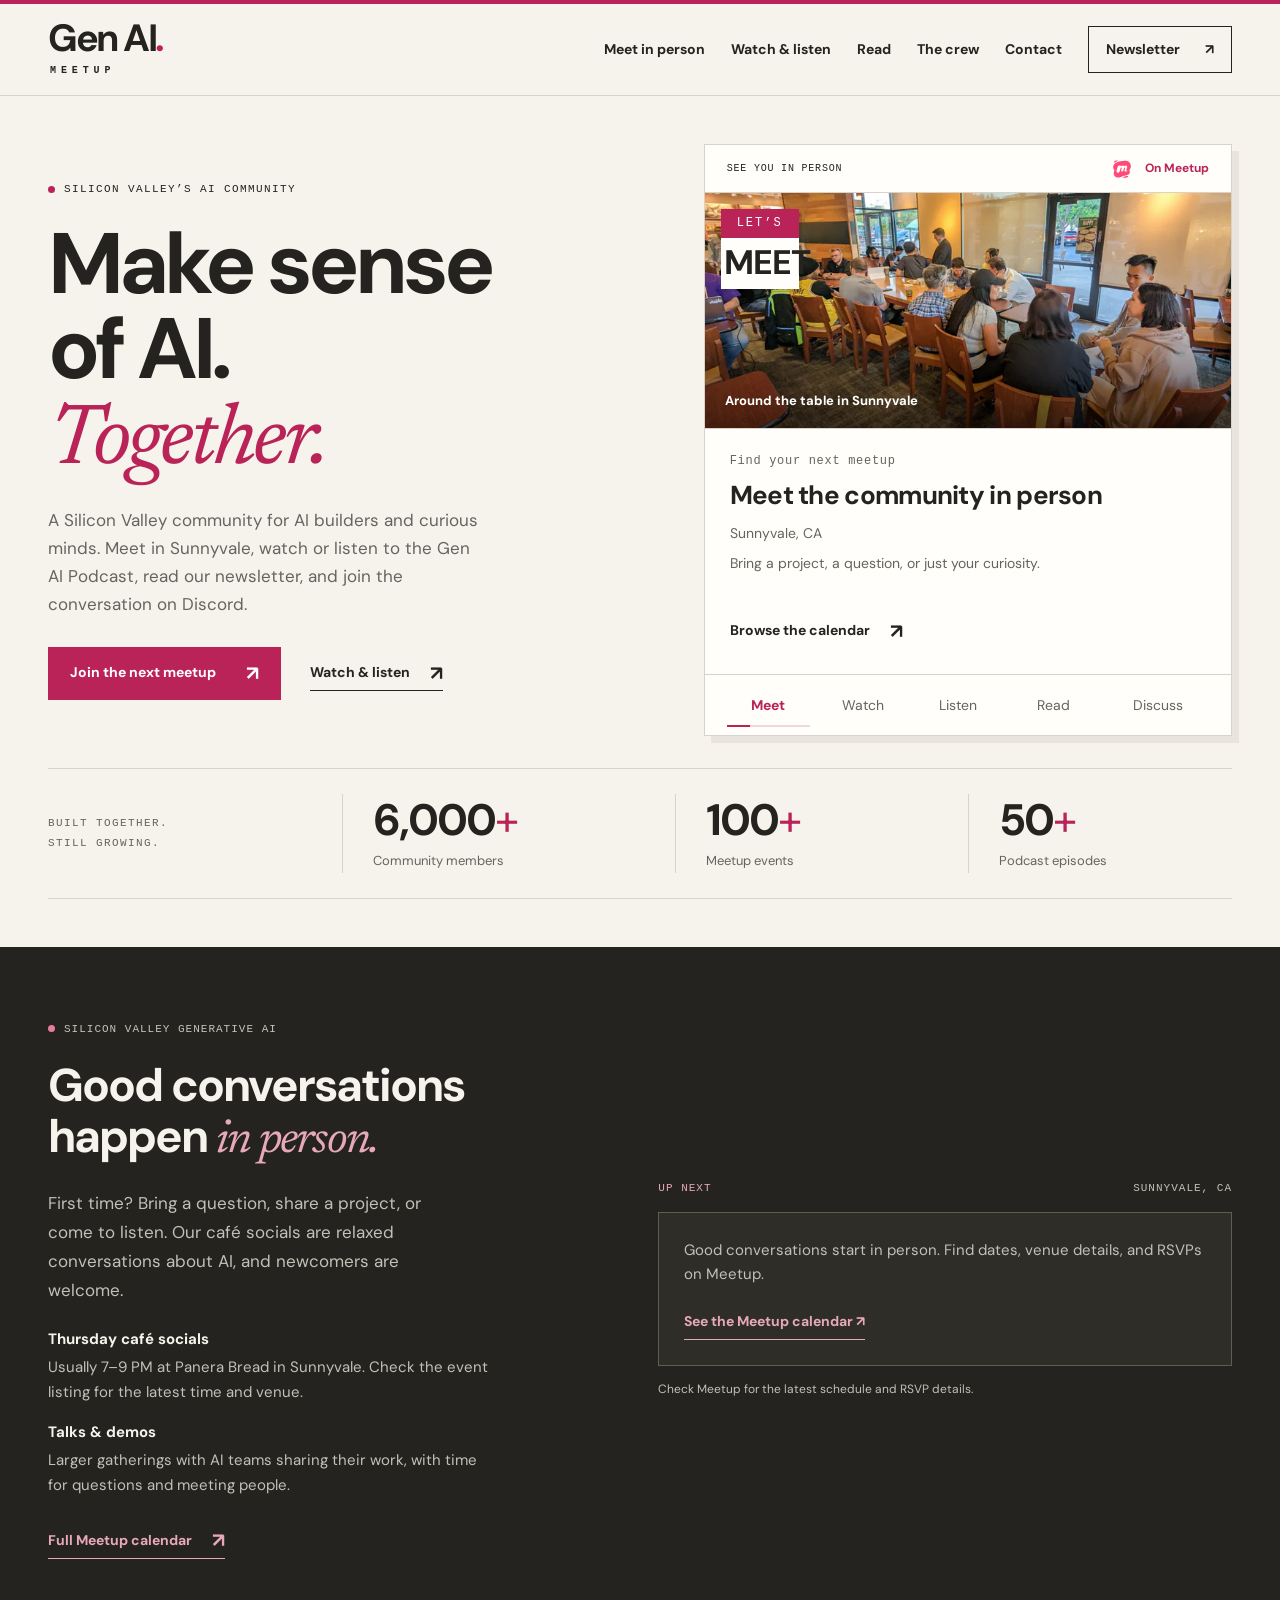
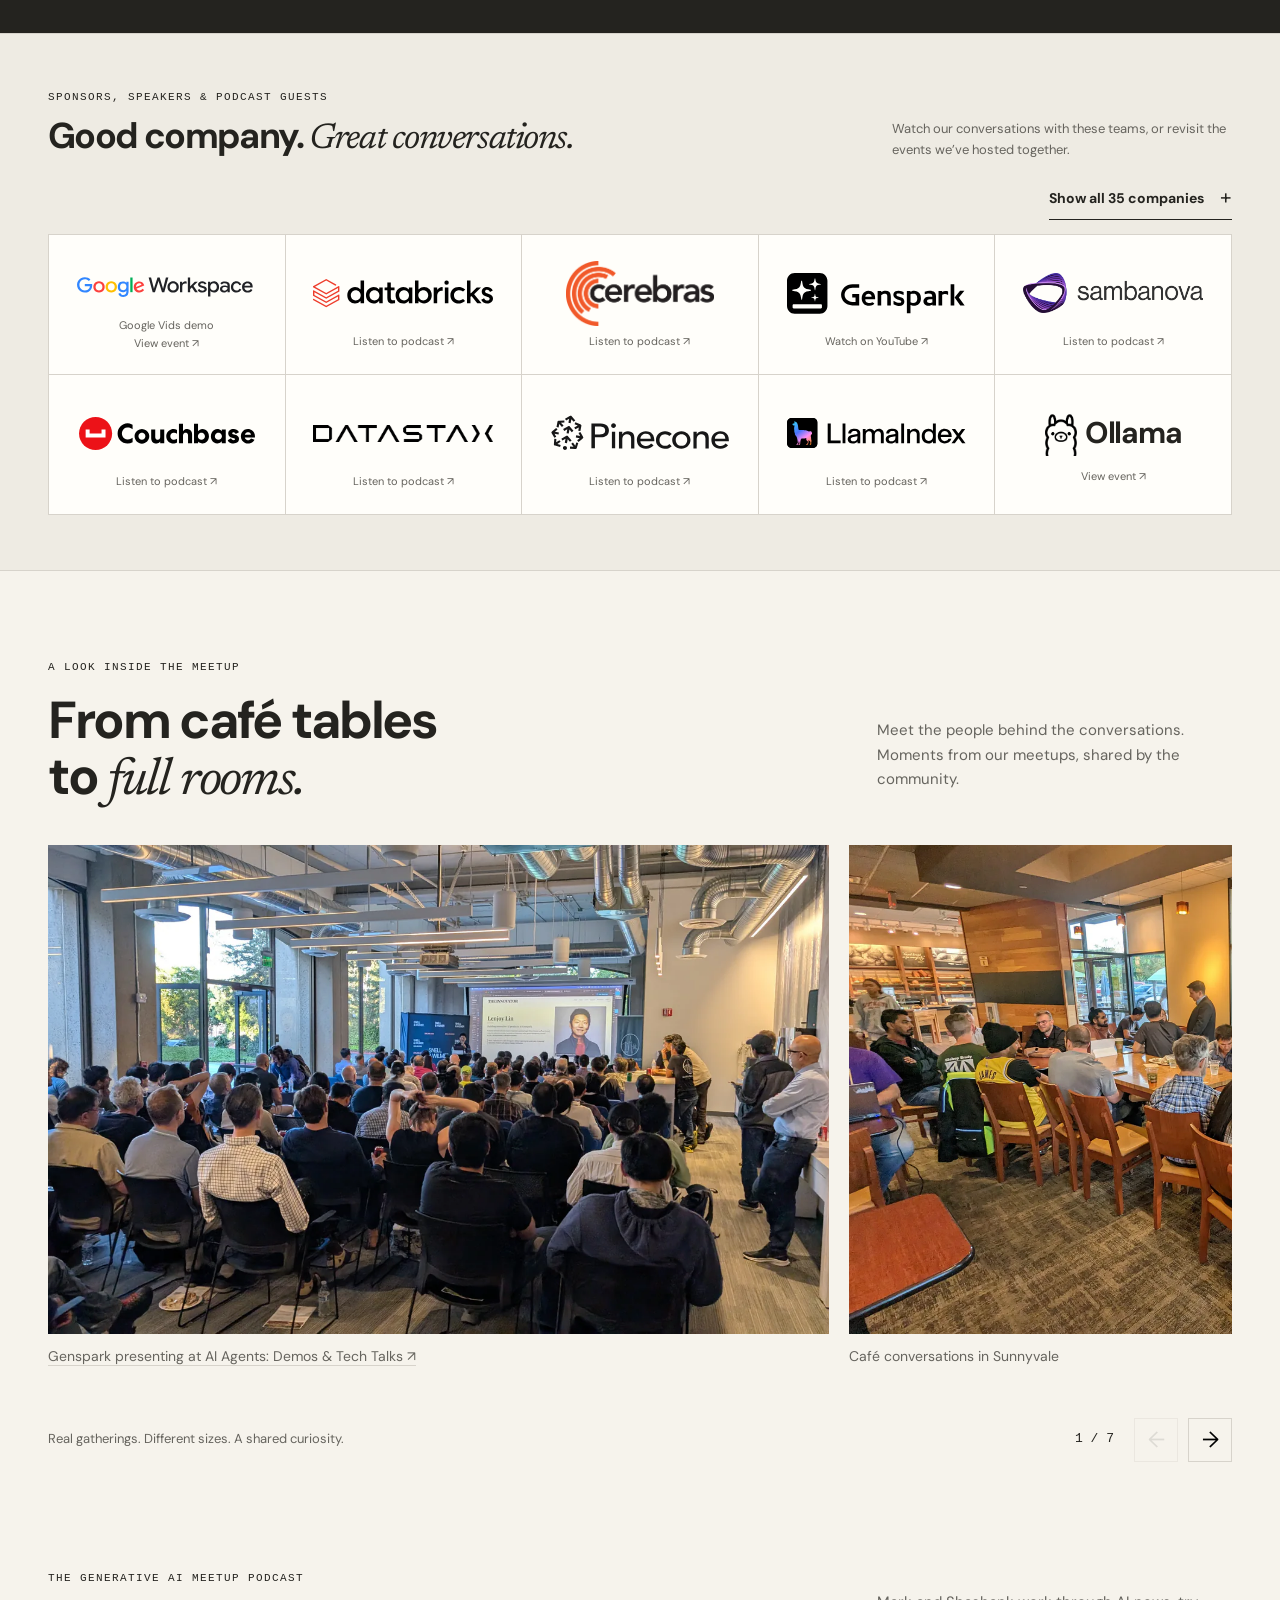
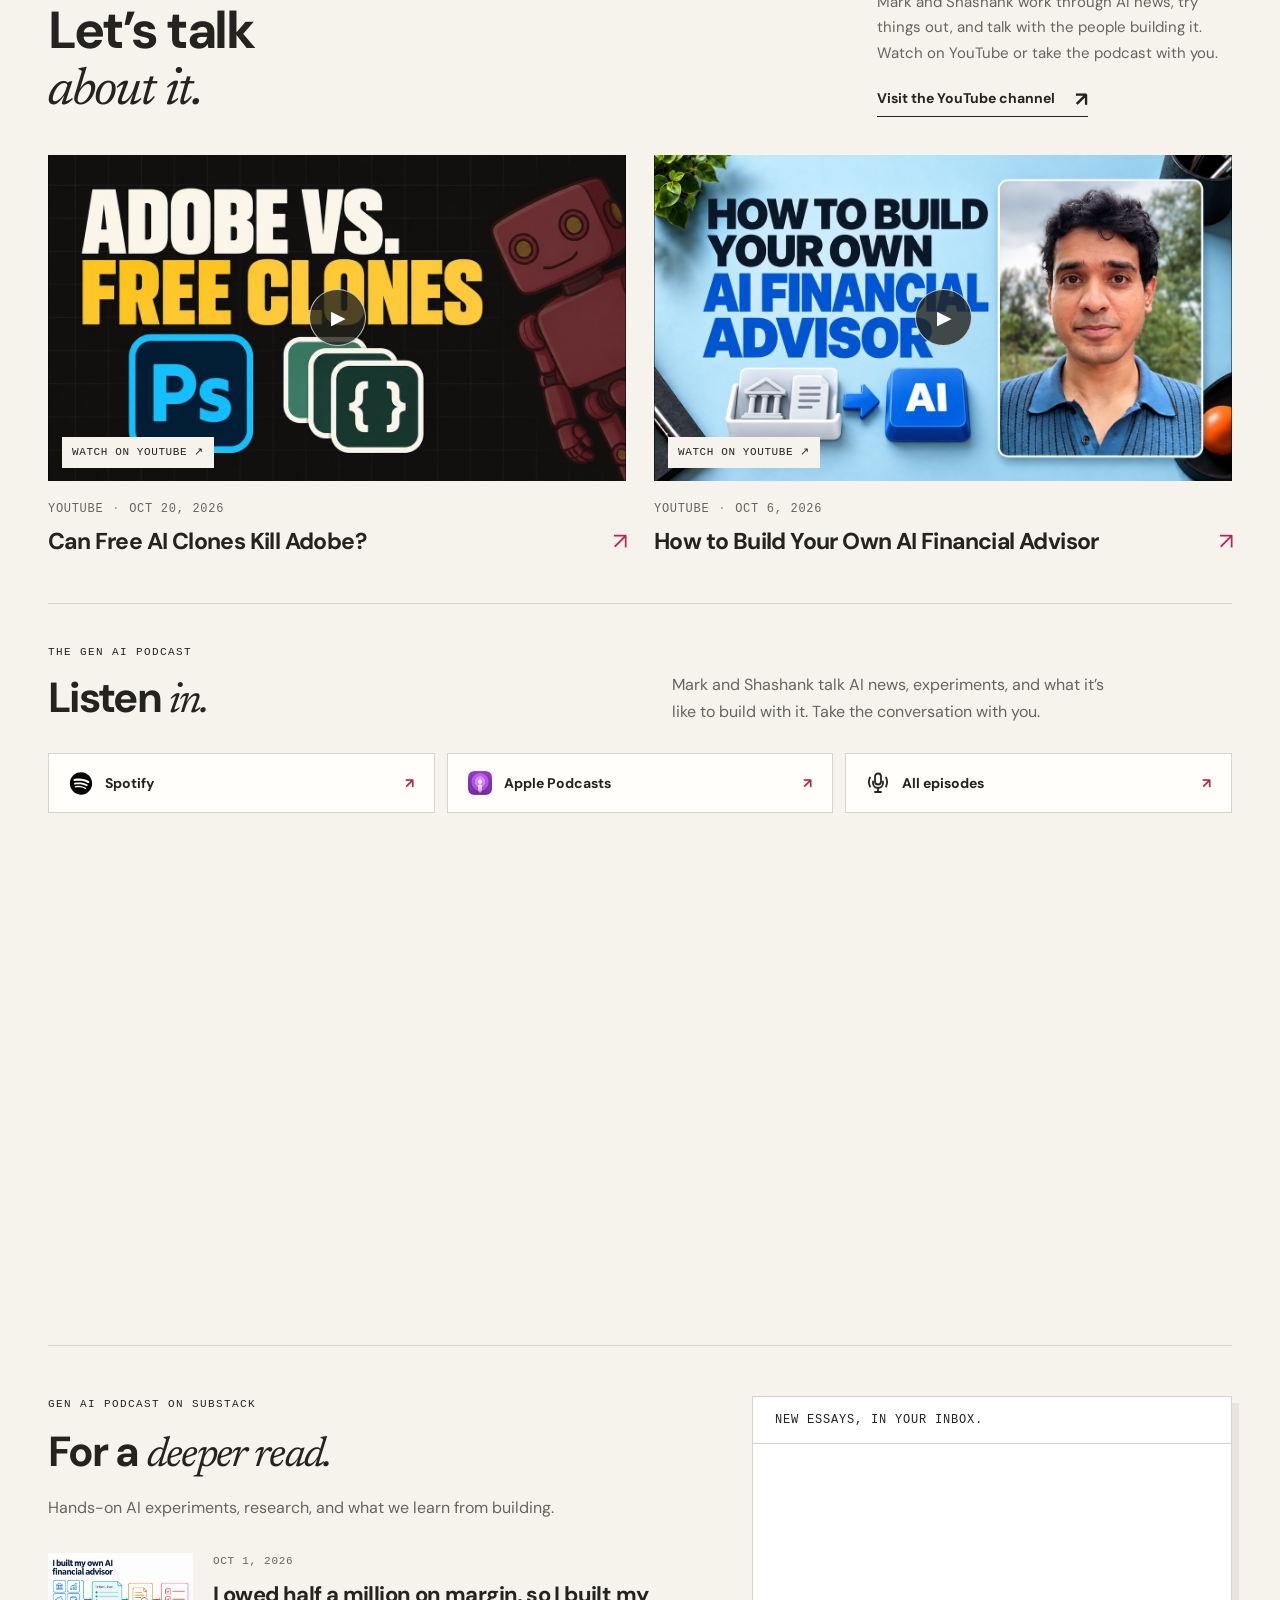
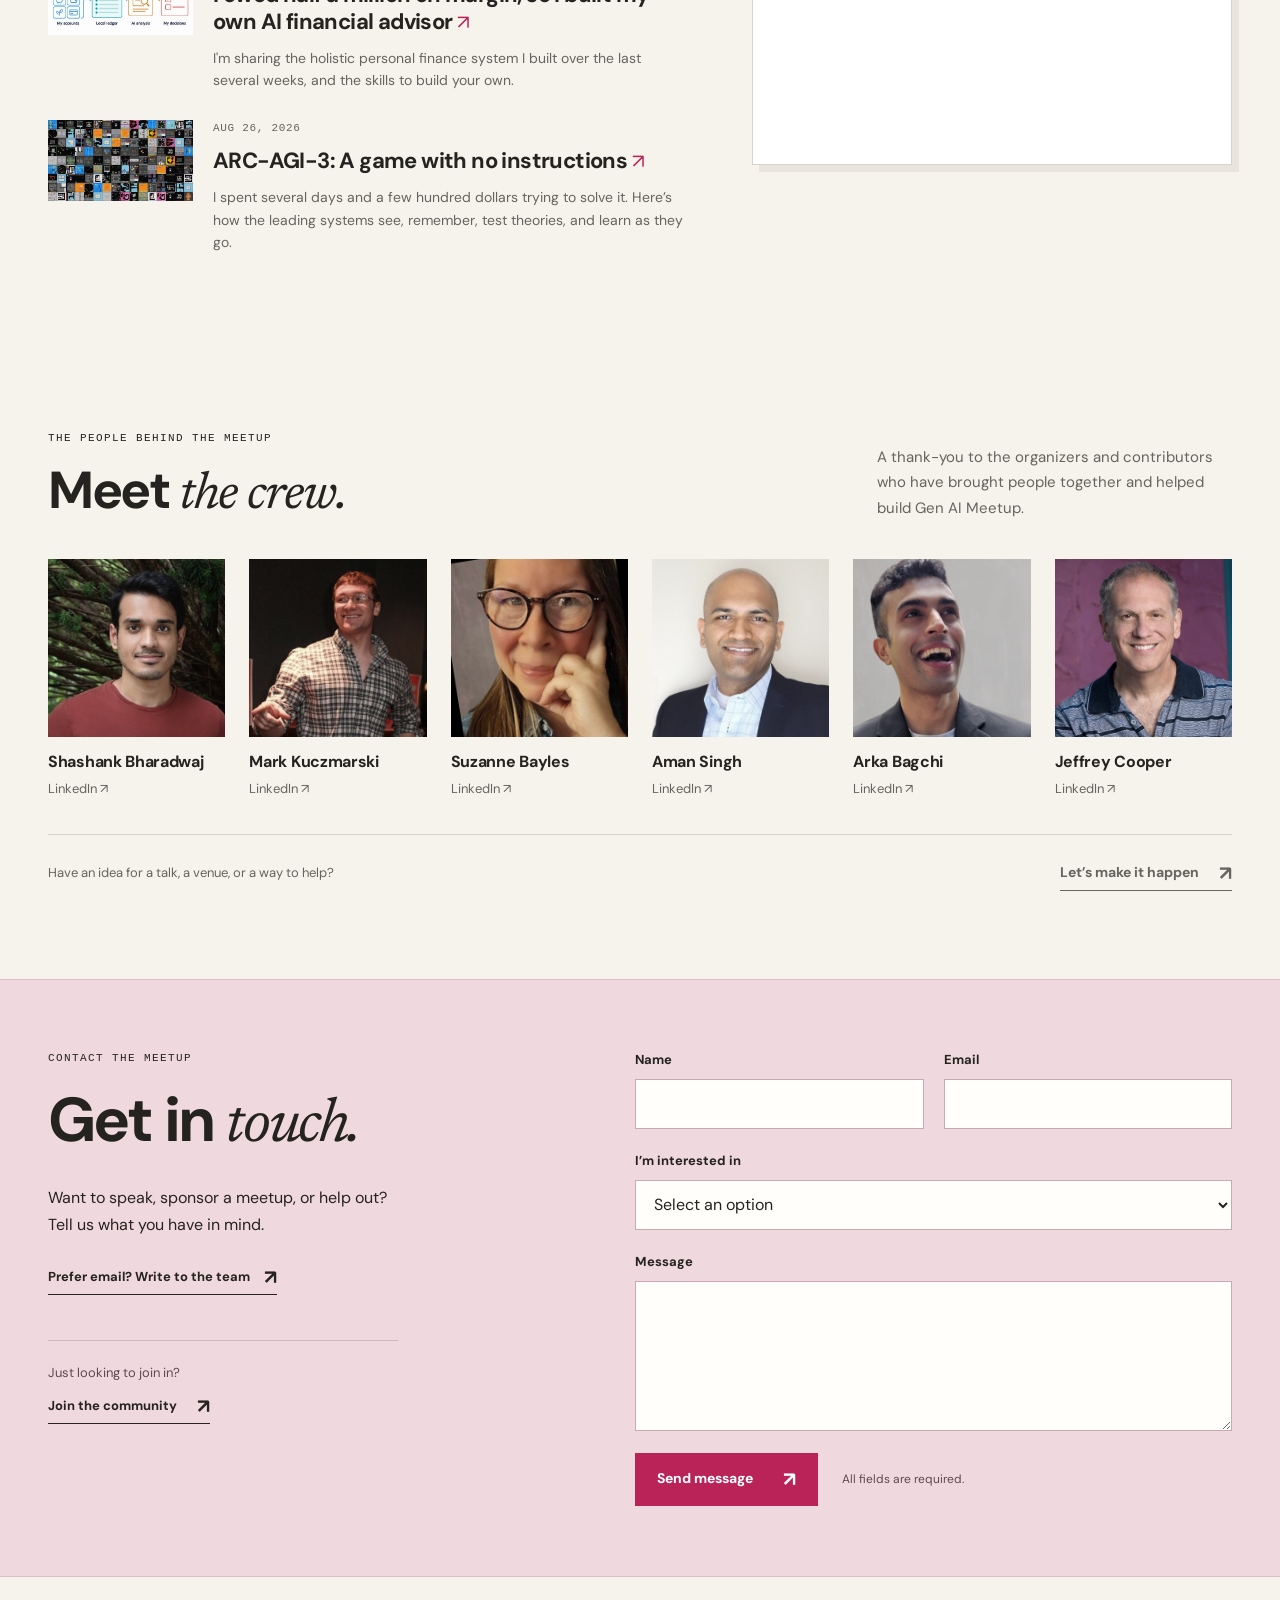
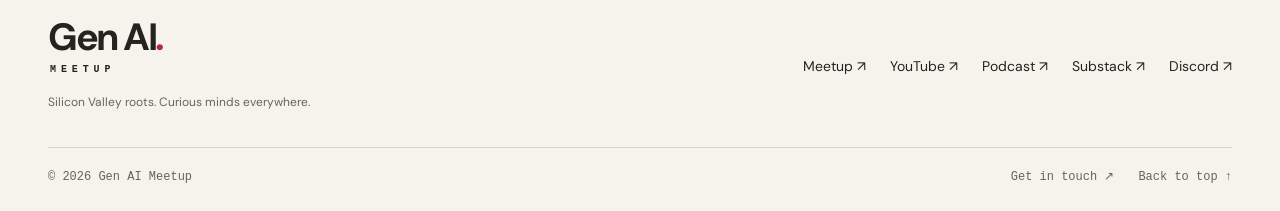
==== index.html @ 72c704dc "Show full Substack thumbnails in widescreen format" ====
<!doctype html>
<html lang="en">
  <head>
    <meta charset="UTF-8" />
    <meta name="viewport" content="width=device-width, initial-scale=1" />
    <title>Gen AI Meetup — Meet, watch, listen, read.</title>
    <meta
      name="description"
      content="Make sense of AI together. Find Silicon Valley events, watch or listen to the Gen AI Podcast, and read hands-on experiments and long-form analysis on Substack."
    />
    <script type="application/ld+json">
      {
        "@context": "https://schema.org",
        "@type": "Organization",
        "@id": "https://genaimeetup.com/#organization",
        "name": "Gen AI Meetup",
        "url": "https://genaimeetup.com/",
        "logo": {
          "@type": "ImageObject",
          "url": "https://genaimeetup.com/assets/social/gen-ai-meetup-logo.png?v=276b1d1523",
          "width": 512,
          "height": 512
        },
        "description": "A Silicon Valley community for AI builders and curious minds, with in-person meetups, the Gen AI Podcast, and a newsletter on Substack.",
        "sameAs": [
          "https://www.meetup.com/gen-ai/",
          "https://www.youtube.com/@GenAIPod",
          "https://podcast.genaimeetup.com/",
          "https://genaipod.substack.com/"
        ]
      }
    </script>
    <meta name="theme-color" content="#f6f3ec" />
    <link rel="canonical" href="https://genaimeetup.com/" />
    <meta property="og:type" content="website" />
    <meta
      property="og:title"
      content="Gen AI Meetup — Make sense of AI. Together."
    />
    <meta
      property="og:description"
      content="Silicon Valley meetups. Conversations on YouTube and podcast. A deeper read on Substack."
    />
    <meta property="og:url" content="https://genaimeetup.com/" />
    <meta
      property="og:image"
      content="https://genaimeetup.com/assets/social/gen-ai-meetup-share.png?v=cbca269c3d"
    />
    <meta property="og:image:width" content="1200" />
    <meta property="og:image:height" content="630" />
    <meta property="og:image:type" content="image/png" />
    <meta property="og:image:alt" content="Gen AI Meetup. Make sense of AI. Together. Silicon Valley’s AI community." />
    <meta name="twitter:card" content="summary_large_image" />
    <meta name="twitter:title" content="Gen AI Meetup — Make sense of AI. Together." />
    <meta name="twitter:description" content="Silicon Valley meetups, the Gen AI Podcast, and a deeper read on Substack." />
    <meta name="twitter:image" content="https://genaimeetup.com/assets/social/gen-ai-meetup-share.png?v=cbca269c3d" />
    <meta name="twitter:image:alt" content="Gen AI Meetup. Make sense of AI. Together. Silicon Valley’s AI community." />
    <link rel="icon" href="assets/favicon/favicon.ico" />
    <link rel="apple-touch-icon" href="assets/favicon/apple-touch-icon.png" />
    <link rel="manifest" href="assets/favicon/site.webmanifest" />
    <link
      rel="preload"
      href="assets/fonts/dm-sans-bold.ttf"
      as="font"
      type="font/ttf"
      crossorigin
    />
    <link rel="stylesheet" href="styles.css?v=e02aab9222" />
    <script defer src="analytics.js"></script>
    <script defer src="podcast.js?v=5286595a4f"></script>
    <script defer src="script.js?v=d76e16e352"></script>
    <script defer src="events.js?v=e68bfa93fc"></script>
    <script defer src="gallery.js"></script>
    <script defer src="articles.js?v=7abcd734c1"></script>
    <script>
      // Keep local previews out of production analytics.
      if (
        ["genaimeetup.com", "www.genaimeetup.com"].includes(location.hostname)
      ) {
        window.dataLayer = window.dataLayer || [];
        window.gtag = function () {
          window.dataLayer.push(arguments);
        };
        gtag("js", new Date());
        gtag("config", "G-2SBYVRP5C7");
        const tag = document.createElement("script");
        tag.async = true;
        tag.src = "https://www.googletagmanager.com/gtag/js?id=G-2SBYVRP5C7";
        document.head.append(tag);
      }
    </script>
  </head>
  <body>
    <svg xmlns="http://www.w3.org/2000/svg" width="0" height="0" style="position: absolute; overflow: hidden" aria-hidden="true" focusable="false">
      <defs>
        <symbol id="icon-podcast" viewBox="0 0 24 24">
          <g fill="none" stroke="currentColor" stroke-width="1.8" stroke-linecap="round" stroke-linejoin="round">
            <rect x="9" y="2.5" width="6" height="11" rx="3" />
            <path d="M7 10.5V12a5 5 0 0 0 10 0v-1.5M12 17v4M9 21h6M4 6.5a10 10 0 0 0 0 9M20 6.5a10 10 0 0 1 0 9" />
          </g>
        </symbol>
      </defs>
    </svg>
    <a class="skip-link" href="#main">Skip to content</a>
    <header class="site-header">
      <div class="container header-inner">
        <a class="wordmark" href="#hero" aria-label="Gen AI home">
          <span class="wordmark-name">Gen AI<span class="wordmark-dot">.</span></span>
          <span class="wordmark-small" aria-hidden="true"><span data-wordmark-label>Community</span></span>
        </a>
        <button
          class="menu-toggle"
          type="button"
          aria-controls="main-nav"
          aria-expanded="false"
        >
          Menu <span aria-hidden="true">+</span>
        </button>
        <nav class="main-nav" id="main-nav" aria-label="Main navigation">
          <a href="#events">Meet in person</a>
          <a href="#watch">Watch &amp; listen</a>
          <a href="#read">Read</a>
          <a href="#crew">The crew</a>
          <a href="#contact">Contact</a>
          <a
            class="nav-subscribe"
            href="https://genaipod.substack.com/subscribe"
            aria-label="Subscribe to the newsletter on Substack"
            data-channel="substack"
            data-location="navigation"
             target="_blank" rel="noopener noreferrer">Newsletter <span aria-hidden="true">↗</span></a
          >
        </nav>
      </div>
    </header>
    <main id="main">
      <section class="hero container" id="hero" aria-labelledby="hero-title">
        <div class="hero-copy">
          <p class="eyebrow">
            <span class="live-dot" aria-hidden="true"></span> SILICON VALLEY’S AI COMMUNITY
          </p>
          <h1 id="hero-title">
            Make sense<br />of AI.<br /><em>Together.</em>
          </h1>
          <p class="hero-description">
            A Silicon Valley community for AI builders and curious minds. Meet in
            Sunnyvale, watch or listen to the Gen AI Podcast, read our newsletter,
            and join the conversation on Discord.
          </p>
          <div class="hero-actions">
            <a
              class="button button-pink"
              data-event-link
              href="https://www.meetup.com/gen-ai/events/"
              data-channel="meetup"
              data-location="hero"
               target="_blank" rel="noopener noreferrer">Join the next meetup <span aria-hidden="true">↗</span></a
            >
            <a
              class="text-link"
              href="#watch"
              >Watch &amp; listen <span aria-hidden="true">↗</span></a
            >
          </div>
        </div>
      <section class="community-stats" aria-label="Our community in numbers">
        <p class="eyebrow">BUILT TOGETHER.<br />STILL GROWING.</p>
        <div><strong>6,000<span>+</span></strong><span>Community members</span></div>
        <div><strong>100<span>+</span></strong><span>Meetup events</span></div>
        <div><strong>50<span>+</span></strong><span>Podcast episodes</span></div>
      </section>
        <div class="hero-feature feature-carousel" role="region" aria-roledescription="carousel" aria-label="Community highlights">
          <div class="feature-slides" aria-live="off">
            <article class="feature-slide" id="feature-event" role="group" aria-roledescription="slide" aria-label="1 of 5: Upcoming meetup">
              <div class="feature-topline"><span class="eyebrow">SEE YOU IN PERSON</span><span class="feature-platform"><span class="feature-platform-icon" aria-hidden="true"><img src="assets/platforms/meetup.svg" width="24" height="24" alt="" /></span>On Meetup</span></div>
              <a class="feature-event-cover" data-event-link href="https://www.meetup.com/gen-ai/events/" data-channel="meetup" data-location="hero-event" aria-label="See the next meetup" target="_blank" rel="noopener noreferrer">
                <img class="feature-event-photo" src="assets/community/cafe-tables.webp" srcset="assets/community/cafe-tables-720.webp 720w, assets/community/cafe-tables.webp 1440w" sizes="(max-width: 620px) calc(100vw - 40px), (max-width: 1100px) 45vw, 535px" width="1440" height="1084" alt="People talking around several tables at a Sunnyvale café meetup." fetchpriority="high" />
                <span class="feature-photo-caption">Around the table in Sunnyvale</span>
                <div class="feature-calendar" aria-hidden="true"><span data-event-month>LET’S</span><strong data-event-day>MEET</strong></div>
              </a>
              <div class="feature-copy">
                <p class="meta" data-event-date>UPCOMING IN SUNNYVALE</p>
                <h2><a data-event-link data-event-title href="https://www.meetup.com/gen-ai/events/" data-channel="meetup" data-location="hero-event" target="_blank" rel="noopener noreferrer">Meet the community in person</a></h2>
                <p data-event-location>Sunnyvale, CA</p>
                <p class="feature-event-invitation">Bring a project, a question, or just your curiosity.</p>
                <a class="text-link" data-event-link href="https://www.meetup.com/gen-ai/events/" data-channel="meetup" data-location="hero-event" target="_blank" rel="noopener noreferrer"><span class="event-cta-label" data-event-cta>See upcoming events</span> <span aria-hidden="true">↗</span></a>
              </div>
            </article>
            <article class="feature-slide" id="feature-video" role="group" aria-roledescription="slide" aria-label="2 of 5: Featured video" hidden>
              <div class="feature-topline"><span class="eyebrow">THE LATEST CONVERSATION</span><span class="feature-platform"><span class="feature-platform-icon" aria-hidden="true"><img class="feature-platform-youtube" src="assets/platforms/youtube.png" width="52" height="45" alt="" /></span>On YouTube</span></div>
              <a class="feature-cover video-image" data-feature-video-link href="https://www.youtube.com/watch?v=mt4qfLVVh9g" data-channel="youtube" data-location="hero-video" aria-label="Watch Can Free AI Clones Kill Adobe?" target="_blank" rel="noopener noreferrer">
                <img data-feature-video-image src="assets/editorial/youtube-mt4qfLVVh9g-maxresdefault.jpg" width="1280" height="720" alt="Can Free AI Clones Kill Adobe? video thumbnail." />
                <span class="play-button" aria-hidden="true">▶</span>
              </a>
              <div class="feature-copy">
                <p class="meta">GEN AI MEETUP PODCAST <span>·</span> <time data-feature-video-date datetime="2026-10-20">OCT 20, 2026</time></p>
                <h2><a data-feature-video-link data-feature-video-title href="https://www.youtube.com/watch?v=mt4qfLVVh9g" data-channel="youtube" data-location="hero-video" target="_blank" rel="noopener noreferrer">Can Free AI Clones Kill Adobe?</a></h2>
                <p>News, experiments, and honest conversations about building with AI.</p>
                <a class="text-link" data-feature-video-link href="https://www.youtube.com/watch?v=mt4qfLVVh9g" data-channel="youtube" data-location="hero-video" target="_blank" rel="noopener noreferrer">Watch the episode <span aria-hidden="true">↗</span></a>
              </div>
            </article>
            <article class="feature-slide" id="feature-podcast" role="group" aria-roledescription="slide" aria-label="3 of 5: Latest podcast episode" hidden>
              <div class="feature-topline"><span class="eyebrow">THE LATEST EPISODE</span><span class="feature-platform"><svg class="icon podcast-icon" aria-hidden="true" focusable="false" viewBox="0 0 24 24"><use href="#icon-podcast" /></svg>Gen AI Podcast</span></div>
              <iframe class="feature-podcast-player" id="hero-podcast-player" data-podcast-player title="Play the latest Gen AI Podcast episode" src="https://www.podbean.com/player-v2/?i=tniji-1b8c456&amp;share=0&amp;download=0&amp;rtl=0&amp;fonts=Arial&amp;skin=1&amp;font-color=auto&amp;logo_link=none&amp;btn-skin=b92358&amp;size=150" width="100%" height="150" loading="lazy" allow="autoplay" referrerpolicy="strict-origin-when-cross-origin"></iframe>
              <div class="feature-copy feature-podcast-copy">
                <p class="meta podcast-episode-meta"><time data-podcast-date></time><span data-podcast-duration></span></p>
                <h2><a data-podcast-title data-podcast-link href="https://podcast.genaimeetup.com/" data-channel="podcast" data-location="hero-podcast" target="_blank" rel="noopener noreferrer">Catch up with the Gen AI Podcast</a></h2>
                <p data-podcast-description>AI news, experiments, and conversations with Mark and Shashank.</p>
                <div class="feature-podcast-providers" aria-label="More ways to listen">
                  <a href="https://open.spotify.com/show/17iOtOaooBbod2vGLvh7cS" data-channel="podcast" data-location="hero-podcast" target="_blank" rel="noopener noreferrer"><img src="assets/platforms/spotify.svg" width="18" height="18" alt="" />Spotify</a>
                  <a href="https://podcasts.apple.com/us/podcast/the-generative-ai-meetup-podcast/id1727039579" data-channel="podcast" data-location="hero-podcast" target="_blank" rel="noopener noreferrer"><img src="assets/platforms/apple-podcasts.png" width="18" height="18" alt="" />Apple Podcasts</a>
                  <a data-podcast-link href="https://podcast.genaimeetup.com/" data-channel="podcast" data-location="hero-podcast" target="_blank" rel="noopener noreferrer">Listen to podcast <span aria-hidden="true">↗</span></a>
                </div>
              </div>
            </article>
            <article class="feature-slide" id="feature-article" role="group" aria-roledescription="slide" aria-label="4 of 5: Featured article" hidden>
          <div class="feature-topline">
            <span class="eyebrow">FEATURED READ</span
            ><span class="feature-platform"
              ><span class="feature-platform-icon" aria-hidden="true"><img class="feature-platform-substack" src="assets/platforms/substack.png" width="40" height="40" alt="" /></span>
              On Substack</span
            >
          </div>
          <a
            class="feature-cover"
            href="https://genaipod.substack.com/p/personal-finance"
            data-channel="substack"
            data-location="hero-article"
            aria-label="Read: I owed half a million on margin, so I built my own AI financial advisor"
             target="_blank" rel="noopener noreferrer"><img
              src="assets/editorial/substack-personal-finance-2f8901e097c1.jpg"
              width="1100"
              height="619"
              alt="A diagram of a personal AI financial advisor: accounts, local ledger, AI analysis, and decisions."
              loading="lazy"
          /></a>
          <div class="feature-copy">
            <p class="meta"><time datetime="2026-10-01T13:45:50Z">OCT 1, 2026</time></p>
            <h2>
              <a
                href="https://genaipod.substack.com/p/personal-finance"
                data-channel="substack"
                data-location="hero-article"
                 target="_blank" rel="noopener noreferrer">I owed half a million on margin, so I built my own AI financial
                advisor</a
              >
            </h2>
            <p>
              I&#x27;m sharing the holistic personal finance system I built over the last several weeks, and the skills to build your own.
            </p>
            <a
              class="text-link"
              href="https://genaipod.substack.com/p/personal-finance"
              data-channel="substack"
              data-location="hero-article"
               target="_blank" rel="noopener noreferrer">Read the story <span aria-hidden="true">↗</span></a
            >
          </div>
        </article>
            <article class="feature-slide" id="feature-discuss" role="group" aria-roledescription="slide" aria-label="5 of 5: Discuss on Discord" hidden>
              <div class="feature-topline"><span class="eyebrow">JOIN THE CONVERSATION</span><span class="feature-platform"><span class="feature-platform-icon" aria-hidden="true"><img src="assets/platforms/discord.svg" width="24" height="24" alt="" /></span>On Discord</span></div>
              <a class="feature-discuss-cover" href="https://discadia.com/gen-ai/" data-channel="discord" data-location="hero-discuss" aria-label="Join the Gen AI community on Discord" target="_blank" rel="noopener noreferrer">
                <img src="assets/platforms/discord.svg" width="80" height="61" alt="" />
                <span>Gen AI <em>on Discord.</em></span>
              </a>
              <div class="feature-copy">
                <p class="meta">A PLACE TO ASK, SHARE &amp; CONNECT</p>
                <h2><a href="https://discadia.com/gen-ai/" data-channel="discord" data-location="hero-discuss" target="_blank" rel="noopener noreferrer">Keep talking between meetups.</a></h2>
                <p>Ask a question, share what you’re building, or pick up a conversation from the podcast. Join the community on Discord.</p>
                <a class="text-link" href="https://discadia.com/gen-ai/" data-channel="discord" data-location="hero-discuss" target="_blank" rel="noopener noreferrer">Join the Discord <span aria-hidden="true">↗</span></a>
              </div>
            </article>
          </div>
          <div class="feature-controls" hidden>
            <div class="feature-selectors" aria-label="Choose a highlight">
              <button type="button" data-slide="0" aria-controls="feature-event" aria-pressed="true">Meet</button>
              <button type="button" data-slide="1" aria-controls="feature-video" aria-pressed="false">Watch</button>
              <button type="button" data-slide="2" aria-controls="feature-podcast" aria-pressed="false">Listen</button>
              <button type="button" data-slide="3" aria-controls="feature-article" aria-pressed="false">Read</button>
              <button type="button" data-slide="4" aria-controls="feature-discuss" aria-pressed="false">Discuss</button>
            </div>
          </div>
        </div>
      </section>
      <section
        class="events-section"
        id="events"
        aria-labelledby="events-title"
      >
        <div class="container events-layout">
          <div class="events-copy events-heading">
            <p class="eyebrow">
              <span class="live-dot" aria-hidden="true"></span> SILICON VALLEY
              GENERATIVE AI
            </p>
            <h2 id="events-title">
              Good conversations<br />happen <em>in person.</em>
            </h2>
          </div>
          <div class="upcoming-events">
            <div class="upcoming-heading"><span class="eyebrow">UP NEXT</span><span class="location-label">SUNNYVALE, CA</span></div>
            <div id="upcoming-events-list">
              <a class="meetup-fallback" href="https://www.meetup.com/gen-ai/events/" data-channel="meetup" data-location="events" target="_blank" rel="noopener noreferrer"><h3>There’s a seat at the table.</h3><p>Explore the next gathering, check the details, and RSVP on Meetup.</p><span class="text-link">See upcoming events <span aria-hidden="true">↗</span></span></a>
            </div>
            <p id="events-status" class="events-status" role="status">Event details and RSVPs are managed on Meetup.</p>
          </div>
          <div class="events-copy events-details">
            <p>
              First time? Bring a question, share a project, or come to listen.
              Our café socials are relaxed conversations about AI, and newcomers are welcome.
            </p>
            <dl class="meetup-formats">
              <div><dt>Thursday café socials</dt><dd>Usually 7–9 PM at Panera Bread in Sunnyvale. Check the event listing for the latest time and venue.</dd></div>
              <div><dt>Talks &amp; demos</dt><dd>Larger gatherings with AI teams sharing their work, with time for questions and meeting people.</dd></div>
            </dl>
            <a class="text-link events-calendar-link" href="https://www.meetup.com/gen-ai/events/" data-channel="meetup" data-location="events" target="_blank" rel="noopener noreferrer">Full Meetup calendar <span aria-hidden="true">↗</span></a>
          </div>
        </div>
      </section>
      <section class="partners-section" id="sponsors" aria-labelledby="partners-title">
        <div class="container">
          <div class="partners-heading">
            <div><p class="eyebrow">SPONSORS, SPEAKERS &amp; PODCAST GUESTS</p><h2 id="partners-title">Good company. <em>Great conversations.</em></h2></div>
            <p>Watch our conversations with these teams, or revisit the events we’ve hosted together.</p>
          </div>
          <div class="partner-controls" hidden>
            <button class="partner-toggle" id="partner-toggle" type="button" aria-expanded="false" aria-controls="partner-grid">
              <span class="partner-toggle-label">Show all companies</span><span class="partner-toggle-icon" aria-hidden="true">+</span>
            </button>
          </div>
          <ul class="partner-grid" id="partner-grid" aria-label="Past sponsors, speakers, and podcast guests" aria-live="off">
            <li class="partner-tile"><a class="partner-link" href="https://luma.com/0azsbkmf" target="_blank" rel="noopener noreferrer" aria-label="Google Workspace: Google Vids presentation by Pooja Jain, view event on Luma (opens in a new tab)" title="Google Vids presentation by Pooja Jain — Video AI Summit - Demos &amp; Tech Talks"><div class="partner-logo"><img src="assets/partners/google-workspace.svg" alt="Google Workspace" loading="lazy" width="180" height="65" /><span class="partner-note">Google Vids demo</span><span class="partner-action">View event ↗</span></div></a></li>
            <li class="partner-tile"><a class="partner-link" href="https://www.podbean.com/eas/pb-9ivg2-161ec9e" target="_blank" rel="noopener noreferrer" aria-label="Databricks: Listen to podcast (opens in a new tab)" title="Databricks Interview - Custom Models and Efficient Training"><div class="partner-logo"><img src="assets/partners/databricks.svg" alt="Databricks" loading="lazy" width="180" height="65" /><span class="partner-action">Listen to podcast ↗</span></div></a></li>
            <li class="partner-tile"><a class="partner-link" href="https://www.podbean.com/eas/pb-h9qbb-1636d13" target="_blank" rel="noopener noreferrer" aria-label="Cerebras: Listen to podcast (opens in a new tab)" title="Interview with Matt Hsu - How Cerebras is Taking on Nvidia in the ML Arena"><div class="partner-logo"><img src="assets/partners/cerebras.png" alt="Cerebras" loading="lazy" width="180" height="65" /><span class="partner-action">Listen to podcast ↗</span></div></a></li>
            <li class="partner-tile"><a class="partner-link" href="https://www.youtube.com/watch?v=6rTFThgH-jA&amp;t=372s" target="_blank" rel="noopener noreferrer" aria-label="Genspark: Watch on YouTube (opens in a new tab)" title="Interview with the fastest growing startup in terms of ARR | Genspark"><div class="partner-logo"><img src="assets/partners/genspark.svg" alt="Genspark" loading="lazy" width="180" height="65" /><span class="partner-action">Watch on YouTube ↗</span></div></a></li>
            <li class="partner-tile"><a class="partner-link" href="https://www.podbean.com/eas/pb-mxdcf-171a95d" target="_blank" rel="noopener noreferrer" aria-label="SambaNova: Listen to podcast (opens in a new tab)" title="World’s Fastest AI Inference: A Conversation with SambaNova’s Innovators"><div class="partner-logo"><img src="assets/partners/sambanova.png" alt="SambaNova" loading="lazy" width="180" height="65" /><span class="partner-action">Listen to podcast ↗</span></div></a></li>
            <li class="partner-tile"><a class="partner-link" href="https://www.podbean.com/eas/pb-753hb-15d21b7" target="_blank" rel="noopener noreferrer" aria-label="Couchbase: Listen to podcast (opens in a new tab)" title="Couchbase interview - On-Device Vector Store: A New Era for Edge Computing"><div class="partner-logo"><img src="assets/partners/couchbase.svg" alt="Couchbase" loading="lazy" width="180" height="65" /><span class="partner-action">Listen to podcast ↗</span></div></a></li>
            <li class="partner-tile"><a class="partner-link" href="https://www.podbean.com/eas/pb-dn9de-1576d63" target="_blank" rel="noopener noreferrer" aria-label="DataStax: Listen to podcast (opens in a new tab)" title="Unlocking the Future with Generative AI: Insights from Carter, Developer Relations at DataStax"><div class="partner-logo"><img src="assets/partners/datastax.png" alt="DataStax" loading="lazy" width="180" height="65" /><span class="partner-action">Listen to podcast ↗</span></div></a></li>
            <li class="partner-tile"><a class="partner-link" href="https://www.podbean.com/eas/pb-9kd9a-1561622" target="_blank" rel="noopener noreferrer" aria-label="Pinecone: Listen to podcast (opens in a new tab)" title="Unveiling Pinecone&#x27;s Canopy and the Power of Vector Databases"><div class="partner-logo"><img src="assets/partners/pinecone.svg" alt="Pinecone" loading="lazy" width="180" height="65" /><span class="partner-action">Listen to podcast ↗</span></div></a></li>
            <li class="partner-tile"><a class="partner-link" href="https://www.podbean.com/eas/pb-gss6j-156f8a6" target="_blank" rel="noopener noreferrer" aria-label="LlamaIndex: Listen to podcast (opens in a new tab)" title="TypeScript &amp; AI: Crafting the Future at LlamaIndex"><div class="partner-logo"><img src="assets/partners/llamaindex.svg" alt="LlamaIndex" loading="lazy" width="180" height="65" /><span class="partner-action">Listen to podcast ↗</span></div></a></li>
            <li class="partner-tile"><a class="partner-link" href="https://www.meetup.com/gen-ai/events/293654682/" target="_blank" rel="noopener noreferrer" aria-label="Ollama: View event on Meetup (opens in a new tab)" title="Ollama — Gen AI Demos &amp; Tech Talk"><div class="partner-logo"><div class="partner-brand"><img src="assets/partners/ollama.png" alt="Ollama" loading="lazy" width="181" height="256" /><span class="partner-name">Ollama</span></div><span class="partner-action">View event ↗</span></div></a></li>
            <li class="partner-tile"><a class="partner-link" href="https://www.meetup.com/gen-ai/events/302305291/" target="_blank" rel="noopener noreferrer" aria-label="DSPy: View event on Meetup (opens in a new tab)" title="DSPy: Programming—not prompting—Foundation Models at Databricks"><div class="partner-logo"><div class="partner-brand"><img src="assets/partners/dspy-icon.svg" alt="DSPy" loading="lazy" width="32" height="32" /><span class="partner-name">DSPy</span></div><span class="partner-note">Open-source framework</span><span class="partner-action">View event ↗</span></div></a></li>
            <li class="partner-tile"><a class="partner-link" href="https://luma.com/0azsbkmf" target="_blank" rel="noopener noreferrer" aria-label="Twelve Labs: View event on Luma (opens in a new tab)" title="Twelve Labs — Video AI Summit - Demos &amp; Tech Talks"><div class="partner-logo"><img src="assets/partners/twelve-labs.svg" alt="Twelve Labs" loading="lazy" width="180" height="65" /><span class="partner-action">View event ↗</span></div></a></li>
            <li class="partner-tile"><a class="partner-link" href="https://partiful.com/e/joRDIOYMqpogKjNtvlHY" target="_blank" rel="noopener noreferrer" aria-label="Augment Code: View event on Partiful (opens in a new tab)" title="Augment Code — Coding Agents - Lightning Talks"><div class="partner-logo"><img src="assets/partners/augment-code.svg" alt="Augment Code" loading="lazy" width="180" height="65" /><span class="partner-action">View event ↗</span></div></a></li>
            <li class="partner-tile"><a class="partner-link" href="https://partiful.com/e/joRDIOYMqpogKjNtvlHY" target="_blank" rel="noopener noreferrer" aria-label="Factory AI: View event on Partiful (opens in a new tab)" title="Factory AI — Coding Agents - Lightning Talks"><div class="partner-logo"><img src="assets/partners/factory.svg" alt="Factory AI" loading="lazy" width="180" height="65" /><span class="partner-action">View event ↗</span></div></a></li>
            <li class="partner-tile"><a class="partner-link" href="https://partiful.com/e/joRDIOYMqpogKjNtvlHY" target="_blank" rel="noopener noreferrer" aria-label="CodeRabbit: View event on Partiful (opens in a new tab)" title="CodeRabbit — Coding Agents - Lightning Talks"><div class="partner-logo"><img src="assets/partners/coderabbit.svg?v=c2d5b1eacd" alt="CodeRabbit" loading="lazy" width="180" height="65" /><span class="partner-action">View event ↗</span></div></a></li>
            <li class="partner-tile"><a class="partner-link" href="https://www.podbean.com/eas/pb-2aqtt-16d0bf0" target="_blank" rel="noopener noreferrer" aria-label="Insilico Medicine: Listen to podcast (opens in a new tab)" title="Don’t Die with AI | Interview with Alex Zhavoronkov at the Don’t Die Summit"><div class="partner-logo"><img src="assets/partners/insilico-medicine.svg" alt="Insilico Medicine" loading="lazy" width="180" height="65" /><span class="partner-action">Listen to podcast ↗</span></div></a></li>
            <li class="partner-tile"><a class="partner-link" href="https://www.youtube.com/watch?v=W_VN-Wm9HnE" target="_blank" rel="noopener noreferrer" aria-label="Sentient Foundation: Watch on YouTube (opens in a new tab)" title="Meet Dobby: Sentient&#x27;s 85 million dollar AI That REFUSES To Play Nice!"><div class="partner-logo"><img src="assets/partners/sentient-foundation.svg" alt="Sentient Foundation" loading="lazy" width="180" height="65" /><span class="partner-action">Watch on YouTube ↗</span></div></a></li>
            <li class="partner-tile"><a class="partner-link" href="https://www.youtube.com/watch?v=Zhi1MNa2Y6U&amp;t=655s" target="_blank" rel="noopener noreferrer" aria-label="Langflow: Watch on YouTube (opens in a new tab)" title="Building AI Agents Without Code | Interview with Langflow"><div class="partner-logo"><img src="assets/partners/langflow.svg" alt="Langflow" loading="lazy" width="180" height="65" /><span class="partner-action">Watch on YouTube ↗</span></div></a></li>
            <li class="partner-tile"><a class="partner-link" href="https://luma.com/onzacpd2" target="_blank" rel="noopener noreferrer" aria-label="Milvus: View event on Luma (opens in a new tab)" title="Milvus — Data Engineering Summit"><div class="partner-logo"><img src="assets/partners/milvus.svg" alt="Milvus" loading="lazy" width="180" height="65" /><span class="partner-action">View event ↗</span></div></a></li>
            <li class="partner-tile"><a class="partner-link" href="https://luma.com/onzacpd2" target="_blank" rel="noopener noreferrer" aria-label="DatologyAI: View event on Luma (opens in a new tab)" title="DatologyAI — Data Engineering Summit"><div class="partner-logo"><img src="assets/partners/datologyai.svg" alt="DatologyAI" loading="lazy" width="180" height="65" /><span class="partner-action">View event ↗</span></div></a></li>
            <li class="partner-tile"><a class="partner-link" href="https://www.youtube.com/watch?v=-3NNCD-5EA8&amp;t=1s" target="_blank" rel="noopener noreferrer" aria-label="RealWear: Watch on YouTube (opens in a new tab)" title="The future of Augmented Reality | Interview with Real Wear CTO Timon Binder"><div class="partner-logo"><img src="assets/partners/realwear.svg" alt="RealWear" loading="lazy" width="180" height="65" /><span class="partner-action">Watch on YouTube ↗</span></div></a></li>
            <li class="partner-tile"><a class="partner-link" href="https://www.youtube.com/watch?v=KJ4PAA3Hqzc" target="_blank" rel="noopener noreferrer" aria-label="Merlin: Watch on YouTube (opens in a new tab)" title="How Merlin AI went from zero to over 2 million users"><div class="partner-logo"><img src="assets/partners/merlin-transparent.png" alt="Merlin" loading="lazy" width="2172" height="724" /><span class="partner-action">Watch on YouTube ↗</span></div></a></li>
            <li class="partner-tile"><a class="partner-link" href="https://www.youtube.com/watch?v=D9nwhOAXG7k&amp;t=2147s" target="_blank" rel="noopener noreferrer" aria-label="rtrvr.ai: Watch on YouTube (opens in a new tab)" title="How to automate your life with rtrvr.ai"><div class="partner-logo"><img src="assets/partners/rtrvr.svg" alt="rtrvr.ai" loading="lazy" width="180" height="65" /><span class="partner-action">Watch on YouTube ↗</span></div></a></li>
            <li class="partner-tile"><a class="partner-link" href="https://luma.com/onzacpd2" target="_blank" rel="noopener noreferrer" aria-label="Aparavi: View event on Luma (opens in a new tab)" title="Aparavi — Data Engineering Summit"><div class="partner-logo"><img src="assets/partners/aparavi.svg" alt="Aparavi" loading="lazy" width="180" height="65" /><span class="partner-action">View event ↗</span></div></a></li>
            <li class="partner-tile"><a class="partner-link" href="https://www.meetup.com/gen-ai/events/293654682/" target="_blank" rel="noopener noreferrer" aria-label="Procopio: View event on Meetup (opens in a new tab)" title="Procopio — Gen AI Demos &amp; Tech Talk"><div class="partner-logo"><img src="assets/partners/procopio.svg" alt="Procopio" loading="lazy" width="180" height="65" /><span class="partner-action">View event ↗</span></div></a></li>
            <li class="partner-tile"><a class="partner-link" href="https://luma.com/5ccq20wd" target="_blank" rel="noopener noreferrer" aria-label="Snell &amp; Wilmer: View event on Luma (opens in a new tab)" title="Beyond the Prompt: Mastering the AI Collaboration Mindset"><div class="partner-logo"><img src="assets/partners/snell-wilmer.svg" alt="Snell &amp; Wilmer" loading="lazy" width="180" height="65" /><span class="partner-action">View event ↗</span></div></a></li>
            <li class="partner-tile"><a class="partner-link" href="https://www.podbean.com/eas/pb-ez5s4-16d330d" target="_blank" rel="noopener noreferrer" aria-label="Analytica: Listen to podcast (opens in a new tab)" title="The Most outstanding Electrical Engineering Student in the USA | Lonnie Chrisman"><div class="partner-logo"><img src="assets/partners/analytica.png" alt="Analytica" loading="lazy" width="180" height="65" /><span class="partner-action">Listen to podcast ↗</span></div></a></li>
            <li class="partner-tile"><a class="partner-link" href="https://luma.com/0azsbkmf" target="_blank" rel="noopener noreferrer" aria-label="Vimmerse (YC W22): View event on Luma (opens in a new tab)" title="Vimmerse — Video AI Summit - Demos &amp; Tech Talks"><div class="partner-logo"><div class="partner-brand"><img src="assets/partners/vimmerse.png" alt="Vimmerse" loading="lazy" width="180" height="65" /><span class="partner-name">Vimmerse</span></div><span class="partner-note">YC W22</span><span class="partner-action">View event ↗</span></div></a></li>
            <li class="partner-tile"><a class="partner-link" href="https://luma.com/0azsbkmf" target="_blank" rel="noopener noreferrer" aria-label="DeepReel (Boost VC backed): View event on Luma (opens in a new tab)" title="DeepReel — Video AI Summit - Demos &amp; Tech Talks"><div class="partner-logo"><div class="partner-brand"><img src="assets/partners/deepreel.svg" alt="DeepReel" loading="lazy" width="180" height="65" /><span class="partner-name">DeepReel</span></div><span class="partner-note">Boost VC backed</span><span class="partner-action">View event ↗</span></div></a></li>
            <li class="partner-tile"><a class="partner-link" href="https://www.meetup.com/gen-ai/events/294433262/" target="_blank" rel="noopener noreferrer" aria-label="Martian Router: View event on Meetup (opens in a new tab)" title="Understanding Intelligence in GenAI with Etan Ginsberg, Founder of Martian"><div class="partner-logo"><img src="assets/partners/martian.svg" alt="Martian Router" loading="lazy" width="180" height="65" /><span class="partner-action">View event ↗</span></div></a></li>
            <li class="partner-tile"><a class="partner-link" href="https://luma.com/5ccq20wd" target="_blank" rel="noopener noreferrer" aria-label="Prime Health Technologies: View event on Luma (opens in a new tab)" title="Prime Health Technologies — Beyond the Prompt: Mastering the AI Collaboration Mindset"><div class="partner-logo"><img src="assets/partners/prime-health-technologies.svg" alt="Prime Health Technologies" loading="lazy" width="180" height="65" /><span class="partner-action">View event ↗</span></div></a></li>
            <li class="partner-tile"><a class="partner-link" href="https://luma.com/5ccq20wd" target="_blank" rel="noopener noreferrer" aria-label="Fabrix.ai: View event on Luma (opens in a new tab)" title="Fabrix.ai — Beyond the Prompt: Mastering the AI Collaboration Mindset"><div class="partner-logo"><img src="assets/partners/fabrix.svg" alt="Fabrix.ai" loading="lazy" width="180" height="65" /><span class="partner-action">View event ↗</span></div></a></li>
            <li class="partner-tile"><a class="partner-link" href="https://partiful.com/e/joRDIOYMqpogKjNtvlHY" target="_blank" rel="noopener noreferrer" aria-label="Codeflash: View event on Partiful (opens in a new tab)" title="Codeflash — Coding Agents - Lightning Talks"><div class="partner-logo"><img src="assets/partners/codeflash.svg" alt="Codeflash" loading="lazy" width="180" height="65" /><span class="partner-action">View event ↗</span></div></a></li>
            <li class="partner-tile"><a class="partner-link" href="https://partiful.com/e/joRDIOYMqpogKjNtvlHY" target="_blank" rel="noopener noreferrer" aria-label="PromptDriven: View event on Partiful (opens in a new tab)" title="PromptDriven — Coding Agents - Lightning Talks"><div class="partner-logo"><div class="partner-brand"><img src="assets/partners/promptdriven.svg" alt="PromptDriven" loading="lazy" width="180" height="65" /><span class="partner-name">Prompt Driven</span></div><span class="partner-action">View event ↗</span></div></a></li>
            <li class="partner-tile"><a class="partner-link" href="https://luma.com/0azsbkmf" target="_blank" rel="noopener noreferrer" aria-label="Xpressive.ai (Community project): View event on Luma (opens in a new tab)" title="Xpressive.ai — Video AI Summit - Demos &amp; Tech Talks"><div class="partner-logo"><span class="partner-name">Xpressive.ai</span><span class="partner-note">Community project</span><span class="partner-action">View event ↗</span></div></a></li>
          </ul>

        </div>
      </section>
      <section class="community-photos section-space" id="community-photos" aria-labelledby="community-photos-title">
        <div class="container">
          <div class="section-heading">
            <div><p class="eyebrow">A LOOK INSIDE THE MEETUP</p><h2 id="community-photos-title">From café tables<br />to <em>full rooms.</em></h2></div>
            <div class="section-intro community-formats">
              <p>Meet the people behind the conversations. Moments from our meetups, shared by the community.</p>
            </div>
          </div>
          <div class="photo-gallery" tabindex="0" role="region" aria-label="Photos from our community meetups">
            <figure class="photo-slide">
              <img src="assets/community/packed-talk.webp" srcset="assets/community/packed-talk-720.webp 720w, assets/community/packed-talk.webp 1440w" sizes="(max-width: 620px) 86vw, (max-width: 900px) 80vw, 780px" width="1440" height="810" alt="A packed audience listening to Genspark present at our AI Agents event." loading="lazy" decoding="async" />
              <figcaption><a href="https://www.meetup.com/gen-ai/events/307366624/" target="_blank" rel="noopener noreferrer" aria-label="Genspark presenting at AI Agents: Demos and Tech Talks (opens in a new tab)">Genspark presenting at AI Agents: Demos &amp; Tech Talks <span aria-hidden="true">↗</span></a></figcaption>
            </figure>
            <figure class="photo-slide">
              <img src="assets/community/cafe-tables.webp" srcset="assets/community/cafe-tables-720.webp 720w, assets/community/cafe-tables.webp 1440w" sizes="(max-width: 620px) 86vw, (max-width: 900px) 80vw, 780px" width="1440" height="1084" alt="Community members in conversation around café tables in Sunnyvale." loading="lazy" decoding="async" />
              <figcaption>Café conversations in Sunnyvale</figcaption>
            </figure>
            <figure class="photo-slide">
              <img src="assets/community/meetup-conversations.webp" srcset="assets/community/meetup-conversations-720.webp 720w, assets/community/meetup-conversations.webp 1440w" sizes="(max-width: 620px) 86vw, (max-width: 900px) 80vw, 780px" width="1440" height="1080" alt="Attendees talking and meeting each other at the Langflow and DataStax tech talk and social." loading="lazy" decoding="async" />
              <figcaption><a href="https://www.meetup.com/gen-ai/events/306556494/" target="_blank" rel="noopener noreferrer" aria-label="Tech talks and community conversations with Langflow and DataStax (opens in a new tab)">Tech talks and community conversations with Langflow &amp; DataStax <span aria-hidden="true">↗</span></a></figcaption>
            </figure>
            <figure class="photo-slide">
              <img src="assets/community/community-talk.webp" srcset="assets/community/community-talk-720.webp 720w, assets/community/community-talk.webp 1440w" sizes="(max-width: 620px) 86vw, (max-width: 900px) 80vw, 780px" width="1440" height="1084" alt="A crowded room listening to a presentation at our Sentient Foundation event." loading="lazy" decoding="async" />
              <figcaption><a href="https://www.meetup.com/gen-ai/events/305158672/" target="_blank" rel="noopener noreferrer" aria-label="Exploring community-built, open-source AI with Sentient Foundation (opens in a new tab)">Exploring community-built, open-source AI with Sentient Foundation <span aria-hidden="true">↗</span></a></figcaption>
            </figure>
            <figure class="photo-slide">
              <img src="assets/community/ai-agent-demo.webp" srcset="assets/community/ai-agent-demo-720.webp 720w, assets/community/ai-agent-demo.webp 1440w" sizes="(max-width: 620px) 86vw, (max-width: 900px) 80vw, 780px" width="1440" height="1080" alt="An organizer introducing Genspark in front of the AI Agents event presentation." loading="lazy" decoding="async" />
              <figcaption><a href="https://www.meetup.com/gen-ai/events/307366624/" target="_blank" rel="noopener noreferrer" aria-label="Introducing Genspark at our AI Agents event (opens in a new tab)">Introducing Genspark at our AI Agents event <span aria-hidden="true">↗</span></a></figcaption>
            </figure>
            <figure class="photo-slide">
              <img src="assets/community/community-audience.webp" srcset="assets/community/community-audience-720.webp 720w, assets/community/community-audience.webp 1440w" sizes="(max-width: 620px) 86vw, (max-width: 900px) 80vw, 780px" width="1440" height="810" alt="Attendees seated with laptops and notebooks at Coding Agents: Lightning Talks in Palo Alto." loading="lazy" decoding="async" />
              <figcaption><a href="https://luma.com/z6zle01b" target="_blank" rel="noopener noreferrer" aria-label="Coding Agents: Lightning Talks in Palo Alto (opens in a new tab)">Coding Agents: Lightning Talks in Palo Alto <span aria-hidden="true">↗</span></a></figcaption>
            </figure>
            <figure class="photo-slide">
              <img src="assets/community/cafe-conversations.webp" srcset="assets/community/cafe-conversations-720.webp 720w, assets/community/cafe-conversations.webp 1440w" sizes="(max-width: 620px) 86vw, (max-width: 900px) 80vw, 780px" width="1440" height="1084" alt="Small groups talking across several tables at Panera Bread in Sunnyvale." loading="lazy" decoding="async" />
              <figcaption>AI conversations around the tables at Panera Bread in Sunnyvale</figcaption>
            </figure>
          </div>
          <div class="gallery-footer">
            <p>Real gatherings. Different sizes. A shared curiosity.</p>
            <div class="gallery-controls" data-gallery-controls hidden>
              <span data-gallery-status aria-live="polite" aria-atomic="true">1 / 7</span>
              <button type="button" data-gallery-prev aria-label="Previous meetup photo">←</button>
              <button type="button" data-gallery-next aria-label="Next meetup photo">→</button>
            </div>
          </div>
        </div>
      </section>
      <section
        class="watch-section container section-space"
        id="watch"
        aria-labelledby="watch-title"
      >
        <div class="section-heading">
          <div>
            <p class="eyebrow">THE GENERATIVE AI MEETUP PODCAST</p>
            <h2 id="watch-title">Let’s talk<br /><em>about it.</em></h2>
          </div>
          <div class="section-intro">
            <p>
              Mark and Shashank work through AI news, try things out, and talk
              with the people building it. Watch on YouTube or take the podcast
              with you.
            </p>
            <a
              class="text-link"
              href="https://www.youtube.com/@GenAIPod"
              data-channel="youtube"
              data-location="watch"
               target="_blank" rel="noopener noreferrer">Visit the YouTube channel <span aria-hidden="true">↗</span></a
            >
          </div>
        </div>
        <div class="video-grid" id="youtube-gallery">
          <article class="video-card">
            <a
              class="video-link"
              href="https://www.youtube.com/watch?v=mt4qfLVVh9g"
              data-channel="youtube"
              data-location="video"
               target="_blank" rel="noopener noreferrer"><div class="video-image">
                <img
                  src="assets/editorial/youtube-mt4qfLVVh9g-maxresdefault.jpg"
                  width="1280"
                  height="720"
                  alt="Can Free AI Clones Kill Adobe? video thumbnail."
                  loading="lazy"
                /><span class="play-button" aria-hidden="true">▶</span
                ><span class="video-label">WATCH ON YOUTUBE ↗</span>
              </div>
              <div class="video-info">
                <p class="meta">
                  YOUTUBE <span>·</span>
                  <time datetime="2026-10-20">OCT 20, 2026</time>
                </p>
                <h3>
                  Can Free AI Clones Kill Adobe?
                  <span aria-hidden="true">↗</span>
                </h3>
              </div></a
            >
          </article>
          <article class="video-card">
            <a
              class="video-link"
              href="https://www.youtube.com/watch?v=LGOAQZbvJ28"
              data-channel="youtube"
              data-location="video"
               target="_blank" rel="noopener noreferrer"><div class="video-image">
                <img
                  src="assets/editorial/youtube-LGOAQZbvJ28-maxresdefault.jpg"
                  width="1280"
                  height="720"
                  alt="How to Build Your Own AI Financial Advisor video thumbnail."
                  loading="lazy"
                /><span class="play-button" aria-hidden="true">▶</span
                ><span class="video-label">WATCH ON YOUTUBE ↗</span>
              </div>
              <div class="video-info">
                <p class="meta">
                  YOUTUBE <span>·</span>
                  <time datetime="2026-10-06">OCT 6, 2026</time>
                </p>
                <h3>
                  How to Build Your Own AI Financial Advisor
                  <span aria-hidden="true">↗</span>
                </h3>
              </div></a
            >
          </article>
        </div>
        <section class="podcast-section" id="podcast" aria-labelledby="podcast-title">
          <div class="podcast-heading">
            <div class="podcast-heading-copy">
              <p class="eyebrow">THE GEN AI PODCAST</p>
              <h2 id="podcast-title">Listen <em>in.</em></h2>
            </div>
            <p class="podcast-description">Mark and Shashank talk AI news, experiments, and what it’s like to build with it. Take the conversation with you.</p>
          </div>
          <div class="podcast-links" aria-label="Choose where to listen">
            <a
              href="https://open.spotify.com/show/17iOtOaooBbod2vGLvh7cS"
              data-channel="podcast"
              data-location="spotify"
               target="_blank" rel="noopener noreferrer"><img class="podcast-platform-icon" src="assets/platforms/spotify.svg" width="24" height="24" alt="" aria-hidden="true" />Spotify <span aria-hidden="true">↗</span></a
            ><a
              href="https://podcasts.apple.com/us/podcast/the-generative-ai-meetup-podcast/id1727039579"
              data-channel="podcast"
              data-location="apple"
               target="_blank" rel="noopener noreferrer"><img class="podcast-platform-icon" src="assets/platforms/apple-podcasts.png" width="24" height="24" alt="" aria-hidden="true" />Apple Podcasts <span aria-hidden="true">↗</span></a
            ><a
              href="https://podcast.genaimeetup.com/"
              data-channel="podcast"
              data-location="all-episodes"
               target="_blank" rel="noopener noreferrer"><svg class="icon podcast-icon podcast-platform-icon" aria-hidden="true" focusable="false" viewBox="0 0 24 24"><use href="#icon-podcast" /></svg>All episodes <span aria-hidden="true">↗</span></a
            >
          </div>
        <div class="podcast-player">
          <iframe data-podcast-playlist title="The Generative AI Meetup Podcast — play episodes" src="https://www.podbean.com/player-v2/?i=daq9r-11101d0-pbblog-playlist&amp;share=1&amp;download=1&amp;rtl=0&amp;fonts=Arial&amp;skin=1&amp;font-color=auto&amp;logo_link=episode_page&amp;order=episodic&amp;limit=10&amp;filter=all&amp;ss=a713390a017602015775e868a2cf26b0&amp;btn-skin=ff4081&amp;size=500" width="100%" height="420" loading="lazy" allow="autoplay" referrerpolicy="strict-origin-when-cross-origin"></iframe>
        </div>
        </section>
      </section>
      <section
        class="reading-section container section-space"
        id="read"
        aria-labelledby="read-title"
      >
        <div class="reading-content">
        <div class="reading-editorial">
          <header class="reading-heading">
            <p class="eyebrow">GEN AI PODCAST ON SUBSTACK</p>
            <h2 id="read-title">For a <em>deeper read.</em></h2>
            <p>Hands-on AI experiments, research, and what we learn from building.</p>
          </header>
        <div class="article-grid">
          <article class="article-card">
            <a class="article-image" href="https://genaipod.substack.com/p/personal-finance" data-channel="substack" data-location="article" aria-label="Read I owed half a million on margin, so I built my own AI financial advisor" target="_blank" rel="noopener noreferrer"><img src="assets/editorial/substack-personal-finance-2f8901e097c1.jpg" width="1100" height="619" alt="A diagram of a personal AI financial advisor: accounts, local ledger, AI analysis, and decisions." loading="lazy" /></a>
            <div class="article-info">
              <p class="meta"><time datetime="2026-10-01T13:45:50Z">OCT 1, 2026</time></p>
              <h3><a href="https://genaipod.substack.com/p/personal-finance" data-channel="substack" data-location="article" target="_blank" rel="noopener noreferrer">I owed half a million on margin, so I built my own AI financial advisor <span aria-hidden="true">↗</span></a></h3>
              <p>I&#x27;m sharing the holistic personal finance system I built over the last several weeks, and the skills to build your own.</p>
            </div>
          </article>
          <article class="article-card">
            <a
              class="article-image"
              href="https://genaipod.substack.com/p/arc-agi-3"
              data-channel="substack"
              data-location="article"
              aria-label="Read ARC-AGI-3: A game with no instructions"
               target="_blank" rel="noopener noreferrer"><img
                src="assets/editorial/substack-arc-agi-3-7c6d51b8397b.jpg"
                width="900"
                height="506"
                alt="A mosaic of colorful game boards from the ARC-AGI-3 benchmark."
                loading="lazy"
            /></a>
            <div class="article-info">
              <p class="meta"><time datetime="2026-08-26T14:01:24Z">AUG 26, 2026</time></p>
              <h3>
                <a
                  href="https://genaipod.substack.com/p/arc-agi-3"
                  data-channel="substack"
                  data-location="article"
                   target="_blank" rel="noopener noreferrer">ARC-AGI-3: A game with no instructions
                  <span aria-hidden="true">↗</span></a
                >
              </h3>
              <p>I spent several days and a few hundred dollars trying to solve it. Here’s how the leading systems see, remember, test theories, and learn as they go.</p>
            </div>
          </article>
        </div>
        </div>
        <aside class="newsletter-signup" id="newsletter" aria-labelledby="newsletter-title">
          <h3 id="newsletter-title">New essays, in your inbox.</h3>
          <iframe src="https://genaipod.substack.com/embed" title="Subscribe to the Gen AI Podcast newsletter on Substack" width="480" height="320" loading="lazy"></iframe>
        </aside>
        </div>
      </section>
      <section class="crew-section container section-space" id="crew" aria-labelledby="crew-title">
        <div class="section-heading">
          <div><p class="eyebrow">THE PEOPLE BEHIND THE MEETUP</p><h2 id="crew-title">Meet <em>the crew.</em></h2></div>
          <div class="section-intro"><p>A thank-you to the organizers and contributors who have brought people together and helped build Gen AI Meetup.</p></div>
        </div>
        <div class="crew-grid"><a class="crew-card" href="https://www.linkedin.com/in/shashu10/" target="_blank" rel="noopener noreferrer"><img src="assets/crew/Shashank_Bharadwaj.jpeg" alt="Shashank Bharadwaj" width="300" height="300" loading="lazy" /><h3>Shashank Bharadwaj</h3><span>LinkedIn <span aria-hidden="true">↗</span></span></a>
<a class="crew-card" href="https://www.linkedin.com/in/markkuczmarski/" target="_blank" rel="noopener noreferrer"><img src="assets/crew/Mark_Kuczmarski.jpeg" alt="Mark Kuczmarski" width="300" height="300" loading="lazy" /><h3>Mark Kuczmarski</h3><span>LinkedIn <span aria-hidden="true">↗</span></span></a>
<a class="crew-card" href="https://www.linkedin.com/in/suzannebayles/" target="_blank" rel="noopener noreferrer"><img src="assets/crew/Suzanne_Bayles.jpeg" alt="Suzanne Bayles" width="300" height="300" loading="lazy" /><h3>Suzanne Bayles</h3><span>LinkedIn <span aria-hidden="true">↗</span></span></a>
<a class="crew-card" href="https://www.linkedin.com/in/amansingh2/" target="_blank" rel="noopener noreferrer"><img src="assets/crew/Aman_Singh.jpeg" alt="Aman Singh" width="300" height="300" loading="lazy" /><h3>Aman Singh</h3><span>LinkedIn <span aria-hidden="true">↗</span></span></a>
<a class="crew-card" href="https://www.linkedin.com/in/arka-bagchi-381a111b4/" target="_blank" rel="noopener noreferrer"><img src="assets/crew/Arka_Bagchi.jpeg" alt="Arka Bagchi" width="300" height="300" loading="lazy" /><h3>Arka Bagchi</h3><span>LinkedIn <span aria-hidden="true">↗</span></span></a>
<a class="crew-card" href="https://www.linkedin.com/in/jeffrey-cooper-iot/" target="_blank" rel="noopener noreferrer"><img src="assets/crew/Jeffrey_Cooper.jpeg" alt="Jeffrey Cooper" width="300" height="300" loading="lazy" /><h3>Jeffrey Cooper</h3><span>LinkedIn <span aria-hidden="true">↗</span></span></a></div>
        <div class="crew-invite"><p>Have an idea for a talk, a venue, or a way to help?</p><a class="text-link" href="#contact">Let’s make it happen <span aria-hidden="true">↗</span></a></div>
      </section>
      <section class="contact-section" id="contact" aria-labelledby="contact-title">
        <div class="container contact-layout">
          <div class="contact-copy">
            <p class="eyebrow">CONTACT THE MEETUP</p>
            <h2 id="contact-title">Get in <em>touch.</em></h2>
            <p>Want to speak, sponsor a meetup, or help out? Tell us what you have in mind.</p>
            <a class="text-link" href="mailto:southbaygenai@gmail.com" data-channel="email" data-location="contact">Prefer email? Write to the team <span aria-hidden="true">↗</span></a>
            <div class="contact-community">
              <p>Just looking to join in?</p>
              <a class="text-link" href="https://www.meetup.com/gen-ai/" data-channel="meetup" data-location="contact" target="_blank" rel="noopener noreferrer">Join the community <span aria-hidden="true">↗</span></a>
            </div>
          </div>
          <form class="contact-form" data-track-contact action="https://formsubmit.co/southbaygenai%40gmail.com" method="POST" aria-labelledby="contact-title" aria-describedby="contact-required">
            <input type="hidden" name="_captcha" value="false" />
            <input type="hidden" name="_subject" value="New Contact Form Submission" />
            <div class="contact-form-row">
              <div class="form-group">
                <label for="name">Name</label>
                <input id="name" name="name" type="text" autocomplete="name" required />
              </div>
              <div class="form-group">
                <label for="email">Email</label>
                <input id="email" name="email" type="email" autocomplete="email" required />
              </div>
            </div>
            <div class="form-group">
              <label for="contactType">I’m interested in</label>
              <select id="contactType" name="contactType" required>
                <option value="" disabled selected>Select an option</option>
                <option value="sponsor">Becoming a sponsor</option>
                <option value="speaker">Speaking at an event</option>
                <option value="other">Other</option>
              </select>
            </div>
            <div class="form-group">
              <label for="message">Message</label>
              <textarea id="message" name="message" rows="5" required></textarea>
            </div>
            <div class="contact-form-footer">
              <button type="submit" class="button button-pink">Send message <span aria-hidden="true">↗</span></button>
              <p id="contact-required">All fields are required.</p>
            </div>
          </form>
        </div>
      </section>
    </main>
    <footer class="site-footer">
      <div class="container">
        <div class="footer-main">
          <div>
            <a class="wordmark" href="#hero" aria-label="Gen AI home">
              <span class="wordmark-name">Gen AI<span class="wordmark-dot">.</span></span>
              <span class="wordmark-small" aria-hidden="true"><span data-wordmark-label>Community</span></span>
            </a>
            <p>Silicon Valley roots. Curious minds everywhere.</p>
          </div>
          <nav class="footer-links" aria-label="Find us elsewhere">
            <a
              href="https://www.meetup.com/gen-ai/"
              data-channel="meetup"
              data-location="footer"
               target="_blank" rel="noopener noreferrer">Meetup ↗</a
            ><a
              href="https://www.youtube.com/@GenAIPod"
              data-channel="youtube"
              data-location="footer"
               target="_blank" rel="noopener noreferrer">YouTube ↗</a
            ><a
              href="https://podcast.genaimeetup.com/"
              data-channel="podcast"
              data-location="footer"
               target="_blank" rel="noopener noreferrer">Podcast ↗</a
            ><a
              href="https://genaipod.substack.com/"
              data-channel="substack"
              data-location="footer"
               target="_blank" rel="noopener noreferrer">Substack ↗</a
            ><a
              href="https://discadia.com/gen-ai/"
              data-channel="discord"
              data-location="footer"
               target="_blank" rel="noopener noreferrer">Discord ↗</a
            >
          </nav>
        </div>
        <div class="footer-bottom">
          <span>© <span id="current-year">2026</span> Gen AI Meetup</span
          ><a href="#contact"
            >Get in touch <span aria-hidden="true">↗</span></a
          ><a href="#hero">Back to top ↑</a>
        </div>
      </div>
    </footer>
  </body>
</html>
---- styles.css ----
@font-face {
  font-family: "DM Sans";
  font-style: normal;
  font-weight: 400;
  font-display: swap;
  src: url("assets/fonts/dm-sans-regular.ttf") format("truetype");
}
@font-face {
  font-family: "DM Sans";
  font-style: normal;
  font-weight: 700;
  font-display: swap;
  src: url("assets/fonts/dm-sans-bold.ttf") format("truetype");
}
@font-face {
  font-family: Newsreader;
  font-style: italic;
  font-weight: 400;
  font-display: swap;
  src: url("assets/fonts/newsreader-italic.ttf") format("truetype");
}
:root {
  --header-height: 96px;
  --paper: #f6f3ec;
  --ink: #24231f;
  --muted: #66645e;
  --line: #d7d3cb;
  --pink: #b92358;
  --blush: #f0d8df;
  --white: #fffefa;
  --mono: "SFMono-Regular", Consolas, "Liberation Mono", monospace;
}
* {
  box-sizing: border-box;
}
html {
  scroll-behavior: smooth;
  scroll-padding-top: var(--header-height);
}
body {
  margin: 0;
  background: var(--paper);
  color: var(--ink);
  font-family: "DM Sans", Arial, sans-serif;
  font-size: 16px;
  line-height: 1.6;
  -webkit-font-smoothing: antialiased;
}
a {
  color: inherit;
  text-decoration: none;
}
button {
  font: inherit;
}
img {
  display: block;
  max-width: 100%;
  height: auto;
}
h1,
h2,
h3,
p {
  margin: 0;
}
h1,
h2,
h3 {
  font-weight: 700;
  line-height: 1.08;
  letter-spacing: -0.045em;
}
h2 {
  font-size: 52px;
}
em {
  font-family: Newsreader, Georgia, serif;
  font-weight: 400;
  letter-spacing: -0.04em;
}
a,
button {
  touch-action: manipulation;
}
a:focus-visible,
button:focus-visible {
  outline: 3px solid var(--pink);
  outline-offset: 5px;
}
::selection {
  background: var(--blush);
  color: var(--ink);
}
.container {
  width: min(1200px, calc(100% - 96px));
  margin-inline: auto;
}
.skip-link {
  position: fixed;
  top: 10px;
  left: 16px;
  z-index: 20;
  padding: 12px 20px;
  background: var(--ink);
  color: white;
  transform: translateY(-150%);
}
.skip-link:focus {
  transform: translateY(0);
}
.site-header {
  position: sticky;
  top: 0;
  z-index: 10;
  background: var(--paper);
  border-top: 4px solid var(--pink);
  border-bottom: 1px solid var(--line);
}
.header-inner {
  min-height: 91px;
  display: flex;
  align-items: center;
  justify-content: space-between;
  gap: 32px;
}
.wordmark {
  display: inline-grid;
  grid-template-columns: auto;
  flex-shrink: 0;
  font-size: 38px;
  line-height: 0.85;
  letter-spacing: -2.5px;
  font-weight: 700;
}
.wordmark-name {
  white-space: nowrap;
}
.wordmark-dot {
  color: var(--pink);
}
.wordmark-small {
  position: relative;
  display: block;
  height: 1.3em;
  overflow: hidden;
  font-family: var(--mono);
  font-size: 10px;
  line-height: 1.3;
  letter-spacing: 4.9px;
  margin-top: 10px;
  text-transform: uppercase;
}
[data-wordmark-label] {
  position: absolute;
  inset: 0 0 0 2px;
  white-space: nowrap;
}
.main-nav {
  display: flex;
  align-items: center;
  gap: 32px;
  font-size: 14px;
  font-weight: 700;
}
.main-nav a:not(.nav-subscribe):hover,
.footer-links a:hover,
.footer-bottom a:hover {
  color: var(--pink);
}
.nav-subscribe {
  padding: 11px 17px;
  border: 1px solid var(--ink);
  display: flex;
  gap: 25px;
  align-items: center;
  transition:
    background 0.2s,
    color 0.2s;
}
.nav-subscribe:hover {
  background: var(--ink);
  color: var(--paper);
}
.menu-toggle {
  display: none;
}
.eyebrow {
  font-family: var(--mono);
  font-size: 10px;
  line-height: 1.5;
  letter-spacing: 1.4px;
  font-weight: 400;
  display: flex;
  align-items: center;
  gap: 9px;
}
.live-dot {
  width: 7px;
  height: 7px;
  background: var(--pink);
  border-radius: 50%;
  display: inline-block;
  flex-shrink: 0;
}
.hero {
  display: grid;
  grid-template-columns: 1.12fr 1fr;
  gap: 84px;
  padding-block: 68px 66px;
  align-items: center;
}
.hero h1 {
  font-size: clamp(65px, 6.7vw, 92px);
  line-height: 0.99;
  letter-spacing: -5px;
  margin-block: 25px 24px;
}
.hero h1 em {
  color: var(--pink);
  line-height: 0.9;
}
.hero-description {
  max-width: 440px;
  font-size: 17px;
  line-height: 1.65;
  color: var(--muted);
}
.hero-actions {
  display: flex;
  align-items: center;
  gap: 29px;
  margin-top: 28px;
  flex-wrap: wrap;
}
.button {
  display: inline-flex;
  align-items: center;
  justify-content: space-between;
  gap: 30px;
  padding: 15px 21px;
  min-height: 53px;
  font-size: 14px;
  font-weight: 700;
  line-height: 1.4;
  border: 1px solid transparent;
  transition:
    background 0.2s,
    transform 0.2s;
}
.button:hover {
  transform: translateY(-2px);
}
.button span,
.text-link span {
  font-size: 20px;
  line-height: 1;
}
.button-pink {
  background: var(--pink);
  color: white;
}
.button-pink:hover {
  background: #991b47;
}
.button-ink {
  background: var(--ink);
  color: white;
}
.button-ink:hover {
  background: #45423a;
}
.text-link {
  display: inline-flex;
  align-items: center;
  gap: 20px;
  font-size: 14px;
  font-weight: 700;
  line-height: 1.5;
  padding-block: 7px;
  border-bottom: 1px solid currentColor;
}
.text-link:hover {
  color: var(--pink);
}
.hero-feature {
  background: var(--white);
  border: 1px solid var(--line);
  box-shadow: 7px 7px 0 #e9e4dc;
}
.feature-topline {
  display: flex;
  justify-content: space-between;
  align-items: center;
  gap: 12px;
  padding: 14px 22px;
  border-bottom: 1px solid var(--line);
}
.feature-platform {
  font-size: 11px;
  font-weight: 700;
  display: flex;
  align-items: center;
  gap: 10px;
  flex-shrink: 0;
  white-space: nowrap;
  color: var(--pink);
}
.feature-platform-icon {
  width: 26px;
  height: 18px;
  flex: none;
  display: flex;
  align-items: center;
  justify-content: center;
}
.feature-platform-icon img { width: 18px; height: auto; max-width: none; flex: none; }
/* Account for the transparent clear space in the original brand assets. */
.feature-platform-icon .feature-platform-youtube { width: 39px; }
.feature-platform-icon .feature-platform-substack { width: 30px; }
.icon {
  width: 20px;
  height: 20px;
  fill: none;
  stroke: currentColor;
  stroke-width: 1.7;
}
.feature-cover {
  display: block;
  overflow: hidden;
  background: white;
}
.feature-cover img {
  width: 100%;
  aspect-ratio: 1100/619;
  object-fit: cover;
  transition: transform 0.4s;
}
.feature-cover:hover img,
.article-image:hover img {
  transform: scale(1.025);
}
.feature-copy {
  padding: 23px 25px 25px;
  border-top: 1px solid var(--line);
}
.meta {
  display: flex;
  align-items: center;
  gap: 9px;
  font-family: var(--mono);
  font-size: 10px;
  line-height: 1.6;
  letter-spacing: 0.7px;
  color: var(--muted);
}
.meta span {
  color: #929087;
}
.feature-copy h2 {
  font-size: 27px;
  line-height: 1.15;
  letter-spacing: -0.7px;
  margin-top: 10px;
}
.feature-copy h2 a:hover,
.article-info h3 a:hover {
  color: var(--pink);
}
.feature-copy > p:not(.meta) {
  font-size: 13px;
  color: var(--muted);
  line-height: 1.65;
  margin-block: 14px 10px;
}
.feature-copy .text-link {
  font-size: 12px;
  border: 0;
  padding-bottom: 0;
}
.pathways {
  display: grid;
  grid-template-columns: repeat(3, 1fr);
  border-block: 1px solid var(--line);
  padding-block: 27px;
}
.pathway {
  display: flex;
  flex-direction: column;
  padding: 0 27px;
  border-right: 1px solid var(--line);
  gap: 6px;
}
.pathway:first-child {
  padding-left: 0;
}
.pathway:last-child {
  padding-right: 0;
  border-right: 0;
}
.path-number {
  font-family: var(--mono);
  font-size: 9px;
  letter-spacing: 1px;
  color: var(--muted);
}
.path-title {
  display: flex;
  align-items: center;
  justify-content: space-between;
  gap: 10px;
  font-weight: 700;
  font-size: 19px;
  letter-spacing: -0.6px;
}
.path-title > span {
  font-weight: 400;
  color: var(--pink);
  font-size: 23px;
  transition: transform 0.2s;
}
.pathway:hover .path-title {
  color: var(--pink);
}
.pathway:hover .path-title > span {
  transform: translate(2px, -2px);
}
.path-description {
  font-size: 12px;
  color: var(--muted);
}
.section-space {
  padding-block: 88px;
}
.section-heading {
  display: flex;
  justify-content: space-between;
  align-items: flex-end;
  gap: 64px;
  margin-bottom: 35px;
}
.section-heading h2 {
  margin-top: 16px;
}
.section-intro {
  width: 355px;
  flex-shrink: 0;
  padding-bottom: 3px;
}
.section-intro p {
  font-size: 15px;
  color: var(--muted);
  margin-bottom: 15px;
  line-height: 1.7;
}
.article-grid {
  display: grid;
  grid-template-columns: 1fr 1fr 1fr;
  gap: 27px;
  align-items: stretch;
}
.article-card {
  min-width: 0;
}
.article-image {
  display: block;
  overflow: hidden;
  background: #e5e1d9;
}
.article-image img {
  width: 100%;
  aspect-ratio: 1.6;
  object-fit: cover;
  transition: transform 0.4s;
}
.article-info {
  padding-top: 19px;
}
.article-info h3 {
  font-size: 24px;
  line-height: 1.23;
  letter-spacing: -0.6px;
  margin-top: 10px;
}
.article-info h3 span {
  font-size: 20px;
  font-weight: 400;
  color: var(--pink);
}
.article-info > p:not(.meta) {
  font-size: 14px;
  color: var(--muted);
  margin-top: 12px;
  line-height: 1.6;
}
.newsletter-card {
  padding: 27px;
  background: var(--blush);
  display: flex;
  align-items: flex-start;
  flex-direction: column;
}
.substack-mark {
  width: 31px;
  height: 34px;
  fill: none;
  stroke: var(--pink);
  stroke-width: 2;
  margin-bottom: 24px;
}
.newsletter-card .eyebrow {
  font-size: 9px;
  letter-spacing: 1px;
}
.newsletter-card h3 {
  font-size: 30px;
  line-height: 1.1;
  margin-top: 10px;
}
.newsletter-card > p:not(.eyebrow) {
  font-size: 13px;
  line-height: 1.65;
  margin-block: 15px 22px;
}
.newsletter-card .button {
  font-size: 12px;
  width: 100%;
  padding: 14px 16px;
  gap: 8px;
  margin-top: auto;
}
.newsletter-note {
  font-size: 10px;
  color: #5e4b51;
  margin-top: 10px;
}
.events-section {
  background: var(--ink);
  color: var(--paper);
  padding-block: 74px;
}
.events-layout {
  display: grid;
  grid-template-columns: 1.15fr 1fr;
  gap: 100px;
  align-items: center;
}
.events-copy > .eyebrow {
  color: #c6c3ba;
}
.events-copy .live-dot {
  background: #e77d9f;
}
.events-copy h2 {
  font-size: 50px;
  line-height: 1.1;
  margin-block: 23px;
}
.events-copy h2 em {
  color: #e7a8ba;
}
.events-copy > p:not(.eyebrow) {
  font-size: 15px;
  color: #c3c0b8;
  line-height: 1.7;
  max-width: 405px;
}
.community-proof {
  display: flex;
  align-items: center;
  gap: 22px;
  margin-top: 38px;
  border-top: 1px solid #55534c;
  padding-top: 21px;
  max-width: 405px;
}
.community-proof strong {
  font-size: 41px;
  font-weight: 400;
  line-height: 1;
  letter-spacing: -1.5px;
}
.community-proof span {
  font-size: 12px;
  line-height: 1.5;
  color: #c3c0b8;
}
.event-card {
  border: 1px solid #625d53;
  padding: 30px;
  background: #2e2d27;
}
.event-card-top {
  display: flex;
  align-items: center;
  gap: 12px;
  margin-bottom: 25px;
}
.calendar-icon {
  width: 29px;
  height: 29px;
  fill: none;
  stroke: #e7a8ba;
  stroke-width: 1.5;
  flex-shrink: 0;
}
.event-card-top .eyebrow {
  font-size: 9px;
  letter-spacing: 1px;
}
.location-label {
  font-family: var(--mono);
  font-size: 8px;
  letter-spacing: 0.7px;
  color: #c3c0b8;
  margin-left: auto;
}
.event-card h3 {
  font-size: 39px;
  line-height: 1.05;
  letter-spacing: -1px;
}
.event-card > p {
  font-size: 14px;
  color: #c3c0b8;
  line-height: 1.65;
  margin-block: 19px 24px;
  max-width: 360px;
}
.event-card .button {
  width: 100%;
  background: #dd7599;
  color: #221a1e;
}
.event-card .button:hover {
  background: #eca0bb;
}
.event-organizers {
  border-top: 1px solid #55534c;
  padding-top: 18px;
  margin-top: 24px;
  font-size: 11px;
}
.event-organizers p {
  color: #c3c0b8;
  margin-bottom: 4px;
}
.event-organizers a {
  text-decoration: underline;
  text-underline-offset: 4px;
  color: var(--paper);
}
.event-organizers a:hover {
  color: #e7a8ba;
}
.video-grid {
  display: grid;
  grid-template-columns: 1fr 1fr;
  gap: 28px;
}
.video-image {
  position: relative;
  overflow: hidden;
  background: #e5e1d9;
}
.video-image img {
  width: 100%;
  aspect-ratio: 16/9;
  object-fit: cover;
  transition: transform 0.4s;
}
.video-link:hover img {
  transform: scale(1.025);
}
.play-button {
  position: absolute;
  inset: 0;
  margin: auto;
  width: 57px;
  height: 57px;
  display: grid;
  place-items: center;
  border: 1px solid #ffffffb3;
  border-radius: 50%;
  background: #24231fcc;
  color: white;
  font-size: 19px;
  padding-left: 3px;
  transition: background 0.2s;
}
.video-link:hover .play-button {
  background: var(--pink);
}
.video-label {
  position: absolute;
  bottom: 13px;
  left: 14px;
  font-family: var(--mono);
  font-size: 11px;
  line-height: 1.3;
  letter-spacing: .6px;
  padding: 8px 10px;
  background: var(--paper);
}
.video-info {
  padding: 19px 0 0;
}
.video-info .meta { font-size: 12px; line-height: 1.5; }
.video-info h3 {
  font-size: 23px;
  letter-spacing: -0.6px;
  line-height: 1.25;
  margin-top: 9px;
  display: flex;
  justify-content: space-between;
  gap: 18px;
}
.video-info h3 span {
  font-weight: 400;
  color: var(--pink);
}
.video-link:hover h3 {
  color: var(--pink);
}
.podcast-strip {
  display: flex;
  justify-content: space-between;
  align-items: center;
  gap: 24px;
  padding-block: 25px;
  margin-top: 34px;
  border-block: 1px solid var(--line);
}
.podcast-intro {
  display: flex;
  gap: 14px;
  align-items: center;
}
.podcast-intro > .icon {
  width: 30px;
  height: 30px;
  color: var(--pink);
}
.podcast-intro strong {
  display: block;
  font-size: 14px;
}
.podcast-intro span {
  display: block;
  font-size: 11px;
  color: var(--muted);
}
.podcast-links {
  display: flex;
  align-items: center;
  gap: 26px;
  flex-wrap: wrap;
}
.podcast-links a {
  font-size: 12px;
  font-weight: 700;
  padding: 10px 0;
}
.podcast-links a span {
  margin-left: 8px;
  color: var(--pink);
}
.podcast-links a:hover {
  color: var(--pink);
}
.closing-section {
  background: var(--blush);
  padding-block: 57px;
  border-block: 1px solid #ddbdc7;
}
.closing-inner {
  display: flex;
  justify-content: space-between;
  align-items: center;
  gap: 60px;
}
.closing-inner h2 {
  margin-top: 18px;
  font-size: 55px;
}
.closing-action {
  max-width: 350px;
}
.closing-action p {
  font-size: 15px;
  line-height: 1.7;
  margin-bottom: 23px;
}
.site-footer {
  padding-block: 44px 24px;
}
.footer-main {
  display: flex;
  justify-content: space-between;
  align-items: center;
  gap: 30px;
  padding-bottom: 35px;
}
.footer-main > div > p {
  font-size: 12px;
  color: var(--muted);
  margin-top: 17px;
}
.footer-links {
  display: flex;
  gap: 23px;
  flex-wrap: wrap;
  font-size: 12px;
}
.footer-bottom {
  display: flex;
  justify-content: space-between;
  align-items: center;
  gap: 24px;
  border-top: 1px solid var(--line);
  padding-top: 20px;
  font-family: var(--mono);
  font-size: 9px;
  color: var(--muted);
}
.footer-bottom a:nth-child(2) {
  margin-left: auto;
}
@media (min-width: 1600px) {
  .hero {
    padding-block: 85px;
  }
  .hero h1 {
    font-size: 100px;
  }
}
@media (max-width: 1100px) {
  .container {
    width: calc(100% - 64px);
  }
  .hero {
    gap: 42px;
  }
  .hero h1 {
    font-size: 76px;
  }
  .hero .eyebrow {
    font-size: 8px;
  }
  .hero-description {
    font-size: 16px;
  }
  .hero-actions {
    gap: 20px;
  }
  .feature-copy h2 {
    font-size: 24px;
  }
  .pathway {
    padding-inline: 20px;
  }
  .path-title {
    font-size: 16px;
  }
  .path-description {
    font-size: 11px;
  }
  .article-grid {
    gap: 20px;
  }
  .newsletter-card {
    padding: 22px;
  }
  .newsletter-card h3 {
    font-size: 26px;
  }
  .newsletter-card .button {
    font-size: 11px;
  }
  .article-info h3 {
    font-size: 22px;
  }
  .events-layout {
    gap: 50px;
  }
  .events-copy h2 {
    font-size: 43px;
  }
  .event-card {
    padding: 25px;
  }
  .podcast-links {
    gap: 20px;
  }
}
@media (max-width: 800px) {
  :root {
    --header-height: 82px;
  }
  .container {
    width: calc(100% - 48px);
  }
  .main-nav {
    gap: 19px;
    font-size: 12px;
  }
  .header-inner {
    min-height: 82px;
  }
  .wordmark {
    font-size: 33px;
  }
  .wordmark-small {
    font-size: 9px;
    letter-spacing: 4px;
  }
  .hero {
    padding-block: 45px;
    gap: 30px;
  }
  .hero h1 {
    font-size: 62px;
    letter-spacing: -3px;
  }
  .hero .eyebrow {
    font-size: 7px;
    letter-spacing: 1px;
  }
  .hero-description {
    font-size: 14px;
  }
  .hero-actions {
    gap: 14px;
  }
  .hero-actions .button {
    font-size: 12px;
    padding: 13px 16px;
    gap: 15px;
  }
  .hero-actions .text-link {
    font-size: 12px;
  }
  .feature-topline {
    padding: 12px 15px;
  }
  .feature-platform {
    font-size: 10px;
  }
  .feature-copy {
    padding: 18px;
  }
  .feature-copy h2 {
    font-size: 22px;
  }
  .feature-copy > p:not(.meta) {
    font-size: 12px;
  }
  .meta {
    font-size: 8px;
    letter-spacing: 0.5px;
  }
  .pathway {
    padding-inline: 16px;
  }
  .path-title {
    font-size: 15px;
  }
  .path-title > span {
    font-size: 20px;
  }
  .path-description {
    font-size: 10px;
  }
  .path-number {
    font-size: 8px;
  }
  .section-space {
    padding-block: 64px;
  }
  .section-heading {
    gap: 36px;
  }
  h2 {
    font-size: 44px;
  }
  .section-intro {
    width: 280px;
  }
  .section-intro p {
    font-size: 13px;
  }
  .article-grid {
    grid-template-columns: 1fr 1fr;
  }
  .newsletter-card {
    grid-column: 1/-1;
    display: grid;
    grid-template-columns: 1fr 1fr;
    column-gap: 30px;
    padding: 28px;
  }
  .substack-mark {
    display: none;
  }
  .newsletter-card .eyebrow,
  .newsletter-card h3 {
    grid-column: 1;
  }
  .newsletter-card > p:not(.eyebrow) {
    grid-column: 2;
    grid-row: 1/3;
    margin: 0 0 16px;
  }
  .newsletter-card .button,
  .newsletter-note {
    grid-column: 2;
  }
  .newsletter-card h3 {
    font-size: 32px;
    grid-row: 2/5;
    margin-top: 8px;
  }
  .events-section {
    padding-block: 55px;
  }
  .events-layout {
    gap: 32px;
    grid-template-columns: 1fr 1fr;
  }
  .events-copy h2 {
    font-size: 36px;
  }
  .events-copy > p:not(.eyebrow) {
    font-size: 13px;
  }
  .events-copy > .eyebrow {
    font-size: 8px;
  }
  .event-card {
    padding: 22px;
  }
  .event-card h3 {
    font-size: 33px;
  }
  .event-card > p {
    font-size: 13px;
  }
  .location-label {
    display: none;
  }
  .event-card .button {
    font-size: 12px;
    padding: 14px;
  }
  .community-proof strong {
    font-size: 35px;
  }
  .community-proof {
    gap: 17px;
  }
  .video-info h3 {
    font-size: 20px;
  }
  .podcast-strip {
    align-items: flex-start;
  }
  .podcast-links {
    gap: 10px 16px;
    justify-content: flex-end;
    max-width: 280px;
  }
  .podcast-links a {
    padding-block: 5px;
    font-size: 11px;
  }
  .closing-inner {
    gap: 40px;
  }
  .closing-inner h2 {
    font-size: 44px;
  }
  .closing-action {
    max-width: 280px;
  }
  .closing-action p {
    font-size: 14px;
  }
  .closing-inner .eyebrow {
    font-size: 8px;
  }
  .footer-links {
    gap: 14px;
    font-size: 11px;
  }
}
@media (max-width: 620px) {
  .container {
    width: calc(100% - 40px);
  }
  .header-inner {
    min-height: 76px;
    gap: 20px;
    flex-wrap: wrap;
    padding-block: 16px;
  }
  .wordmark {
    font-size: 31px;
  }
  .wordmark-small {
    font-size: 8px;
    letter-spacing: 4px;
    margin-top: 8px;
  }
  .menu-toggle {
    display: none;
    border: 1px solid var(--line);
    background: transparent;
    padding: 9px 12px;
    font-size: 12px;
    align-items: center;
    gap: 22px;
    cursor: pointer;
  }
  .menu-toggle span {
    font-size: 20px;
    line-height: 1;
  }
  .js .menu-toggle {
    display: flex;
  }
  .main-nav {
    flex-basis: 100%;
    flex-wrap: wrap;
    gap: 15px 22px;
    padding-top: 15px;
    border-top: 1px solid var(--line);
    font-size: 13px;
  }
  .js .main-nav {
    display: none;
  }
  .js .main-nav.is-open {
    display: flex;
  }
  .main-nav a {
    padding-block: 8px;
  }
  .main-nav .nav-subscribe {
    padding: 9px 13px;
    gap: 15px;
  }
  .hero {
    grid-template-columns: 1fr;
    padding-block: 35px 38px;
    gap: 37px;
  }
  .hero .eyebrow {
    font-size: 8px;
    letter-spacing: 0.85px;
    gap: 7px;
  }
  .hero h1 {
    font-size: clamp(62px, 15vw, 86px);
    line-height: 0.99;
    letter-spacing: -3.5px;
    margin-block: 24px;
  }
  .hero h1 br:nth-of-type(2) {
    display: none;
  }
  .hero h1 em {
    display: block;
    margin-top: 4px;
  }
  .hero-description {
    max-width: 440px;
    font-size: 15px;
    line-height: 1.65;
  }
  .hero-actions {
    gap: 22px;
    margin-top: 24px;
  }
  .hero-actions .button {
    font-size: 13px;
    padding: 15px 18px;
    gap: 22px;
  }
  .hero-actions .text-link {
    font-size: 13px;
  }
  .feature-topline {
    padding: 13px 19px;
  }
  .feature-topline .eyebrow {
    font-size: 9px;
  }
  .feature-copy {
    padding: 20px;
  }
  .feature-copy h2 {
    font-size: 26px;
  }
  .feature-copy > p:not(.meta) {
    font-size: 13px;
  }
  .hero-feature {
    box-shadow: 5px 5px 0 #e9e4dc;
  }
  .meta {
    font-size: 9px;
  }
  .pathways {
    grid-template-columns: 1fr;
    padding-block: 0;
  }
  .pathway {
    padding: 21px 0;
    border-right: 0;
    border-bottom: 1px solid var(--line);
    gap: 5px;
  }
  .pathway:last-child {
    border-bottom: 0;
  }
  .path-title {
    font-size: 20px;
  }
  .path-number {
    font-size: 9px;
  }
  .path-description {
    font-size: 12px;
  }
  .section-space {
    padding-block: 48px;
  }
  .section-heading {
    display: block;
    margin-bottom: 28px;
  }
  .section-heading h2 {
    font-size: 44px;
    line-height: 1.05;
    margin-top: 13px;
  }
  .section-intro {
    width: auto;
    max-width: 420px;
    margin-top: 22px;
  }
  .section-intro p {
    font-size: 14px;
    margin-bottom: 9px;
  }
  .eyebrow {
    font-size: 9px;
  }
  .text-link {
    font-size: 13px;
  }
  .article-grid {
    grid-template-columns: 1fr;
    gap: 32px;
  }
  .article-info {
    padding-top: 16px;
  }
  .article-info h3 {
    font-size: 25px;
    line-height: 1.15;
  }
  .article-info > p:not(.meta) {
    font-size: 14px;
    margin-top: 10px;
  }
  .article-image img {
    aspect-ratio: 1.78;
  }
  .newsletter-card {
    display: flex;
    padding: 28px;
    gap: 0;
  }
  .substack-mark {
    display: block;
    margin-bottom: 22px;
  }
  .newsletter-card h3 {
    font-size: 36px;
    margin-top: 13px;
  }
  .newsletter-card > p:not(.eyebrow) {
    font-size: 14px;
    margin-block: 16px 22px;
    max-width: 310px;
  }
  .newsletter-card .button {
    font-size: 13px;
    min-height: 52px;
    gap: 20px;
  }
  .newsletter-note {
    font-size: 11px;
  }
  .events-section {
    padding-block: 48px;
  }
  .events-layout {
    grid-template-columns: 1fr;
    gap: 30px;
  }
  .events-copy h2 {
    font-size: 43px;
    margin-block: 20px;
  }
  .events-copy > p:not(.eyebrow) {
    font-size: 14px;
  }
  .events-copy > .eyebrow {
    font-size: 9px;
  }
  .community-proof {
    margin-top: 24px;
    padding-top: 19px;
  }
  .community-proof strong {
    font-size: 40px;
  }
  .event-card {
    padding: 25px;
  }
  .location-label {
    display: block;
  }
  .event-card h3 {
    font-size: 38px;
  }
  .event-card > p {
    font-size: 14px;
  }
  .event-card .button {
    font-size: 14px;
  }
  .event-organizers {
    font-size: 12px;
  }
  .video-grid {
    grid-template-columns: 1fr;
    gap: 28px;
  }
  .video-info {
    padding-top: 15px;
  }
  .video-info h3 {
    font-size: 24px;
  }
  .podcast-strip {
    flex-direction: column;
    gap: 18px;
    margin-top: 27px;
    padding-block: 23px;
  }
  .podcast-links {
    max-width: none;
    justify-content: flex-start;
    gap: 18px;
  }
  .podcast-links a {
    font-size: 11px;
  }
  .podcast-links a span {
    margin-left: 4px;
  }
  .closing-section {
    padding-block: 43px;
  }
  .closing-inner {
    display: block;
  }
  .closing-inner h2 {
    font-size: 49px;
    margin-top: 19px;
  }
  .closing-inner .eyebrow {
    font-size: 8px;
  }
  .closing-action {
    max-width: 360px;
    margin-top: 24px;
  }
  .closing-action p {
    font-size: 14px;
  }
  .site-footer {
    padding-block: 35px 22px;
  }
  .footer-main {
    align-items: flex-start;
    gap: 30px;
    flex-direction: column;
    padding-bottom: 25px;
  }
  .footer-main > div > p {
    font-size: 11px;
    margin-top: 14px;
  }
  .footer-links {
    gap: 15px 22px;
    font-size: 12px;
  }
  .footer-bottom {
    flex-wrap: wrap;
    gap: 15px;
    font-size: 8px;
  }
  .footer-bottom a:nth-child(2) {
    margin-left: 0;
  }
  .footer-bottom a:last-child {
    margin-left: auto;
  }
}
@media (prefers-reduced-motion: reduce) {
  html {
    scroll-behavior: auto;
  }
  *,
  *::before,
  *::after {
    transition: none !important;
    animation: none !important;
  }
}

/* Balanced editorial homepage: rotating highlights and community proof. */
[hidden] { display: none !important; }
.hero { gap: 32px 64px; padding-block: 48px; grid-template-areas: "copy feature" "stats stats"; }
.hero-copy { grid-area: copy; }
.hero-feature { min-width: 0; grid-area: feature; }
.feature-slide { min-width: 0; }
.feature-slides { min-height: 505px; }
.feature-cover img { height: 235px; aspect-ratio: auto; }
.feature-copy { min-height: 222px; }
.feature-copy h2 { font-size: 26px; }
.feature-copy > p:not(.meta) { margin-block: 11px 7px; }
.feature-controls { display: flex; justify-content: space-between; align-items: center; padding: 8px 16px; border-top: 1px solid var(--line); gap: 12px; }
.feature-selectors { display: flex; gap: 3px; }
.feature-controls button { cursor: pointer; min-width: 36px; height: 38px; padding: 7px 10px; background: transparent; border: 0; color: var(--muted); font-size: 12px; }
.feature-selectors button { position: relative; }
.feature-selectors button::before, .feature-selectors button::after { content: ""; position: absolute; left: 6px; right: 6px; bottom: 0; height: 2px; pointer-events: none; }
.feature-selectors button::after { background: var(--pink); transform: scaleX(0); transform-origin: left; }
.feature-selectors button[aria-pressed="true"] { color: var(--pink); font-weight: 700; }
.feature-selectors button[aria-pressed="true"]::before { background: var(--blush); }
.feature-selectors button[aria-pressed="true"]::after { transform: scaleX(var(--slide-progress, 0)); }
.feature-controls button:hover { background: var(--blush); color: var(--ink); }
.feature-event-cover { width: 100%; height: 235px; display: flex; align-items: center; justify-content: center; gap: 30px; padding: 28px; background: #e9e5f0; }
.feature-calendar { width: 140px; flex-shrink: 0; text-align: center; background: var(--white); border: 1px solid #c6bfd1; box-shadow: 5px 5px 0 #d5cedf; transform: rotate(-4deg); }
.feature-calendar > span { display: block; padding: 7px; background: var(--pink); color: white; font-family: var(--mono); font-size: 14px; letter-spacing: 2px; }
.feature-calendar strong { display: block; font-size: 54px; line-height: 1.5; letter-spacing: -3px; }
.feature-event-note { min-width: 0; display: flex; flex-direction: column; gap: 11px; font-size: 18px; font-weight: 700; line-height: 1.3; }
.event-cover-arrow { font-size: 32px; font-weight: 400; }
.text-link .event-cta-label { font-size: inherit; line-height: inherit; }
.community-stats { grid-area: stats; width: 100%; display: grid; grid-template-columns: 1fr 1.15fr 1fr 1fr; border-block: 1px solid var(--line); align-items: center; padding-block: 25px; margin: 0; gap: 30px; }
.community-stats > .eyebrow { color: var(--muted); line-height: 1.8; }
.community-stats > div { padding-left: 30px; border-left: 1px solid var(--line); }
.community-stats strong { display: block; font-size: 44px; letter-spacing: -2px; line-height: 1.2; }
.community-stats strong span { color: var(--pink); font-weight: 400; }
.community-stats > div > span { font-size: 12px; color: var(--muted); }
.events-layout { gap: 64px; grid-template-columns: 1fr 1.05fr; }
.events-copy h2 { font-size: 46px; }
.events-calendar-link { margin-top: 25px; color: #e7a8ba; }
.events-calendar-link:hover { color: white; }
.upcoming-heading { display: flex; justify-content: space-between; padding-bottom: 15px; }
.upcoming-heading .eyebrow { color: #e7a8ba; }
.meetup-event { display: flex; gap: 19px; align-items: center; border-top: 1px solid #55534c; padding-block: 20px; }
.meetup-event:last-child { border-bottom: 1px solid #55534c; }
.meetup-event-date { display: flex; flex-direction: column; width: 64px; min-width: 64px; padding: 9px 6px 8px; background: #38362f; text-align: center; }
.meetup-event-month { font-family: var(--mono); font-size: 10px; letter-spacing: 1px; color: #e7a8ba; }
.meetup-event-day { font-size: 32px; letter-spacing: -1px; line-height: 1.2; }
.meetup-event-details h3 { font-size: 20px; line-height: 1.2; letter-spacing: -.4px; margin-bottom: 5px; }
.meetup-event-time, .meetup-event-location { font-size: 11px; line-height: 1.6; color: #c3c0b8; }
.meetup-event-cta { font-size: 11px; color: #e7a8ba; display: block; margin-top: 5px; }
.meetup-event:hover h3 { color: #e7a8ba; }
.events-status { margin-top: 14px; color: #c3c0b8; font-size: 10px; }
.meetup-fallback { display: block; padding: 26px; border: 1px solid #625d53; background: #2e2d27; }
.meetup-fallback h3 { font-size: 30px; }
.meetup-fallback p { margin-block: 17px; color: #c3c0b8; font-size: 14px; }
.meetup-fallback .text-link { color: #e7a8ba; }
.podcast-strip { margin-bottom: 25px; }
.podcast-player { border: 0; padding: 0; background: transparent; }
.podcast-player iframe { width: 100%; display: block; border: 0; }
.reading-section { padding-top: 0; }
.reading-section .article-grid { grid-template-columns: 1fr 1fr; gap: 35px; }
.reading-section .article-card { display: grid; grid-template-columns: 145px 1fr; align-items: start; gap: 20px; }
.reading-section .article-image img { aspect-ratio: 16 / 9; object-fit: contain; transform: none; }
.reading-section .article-info { padding: 0; }
.reading-section .article-info h3 { font-size: 22px; }
.reading-section .article-info > p:not(.meta) { font-size: 13px; }
.partners-section { padding-block: 55px; border-block: 1px solid var(--line); background: #eeebe3; }
.partners-heading { display: flex; justify-content: space-between; align-items: flex-end; gap: 30px; margin-bottom: 28px; }
.partners-heading h2 { font-size: 36px; margin-top: 12px; }
.partners-heading p:not(.eyebrow) { font-size: 13px; color: var(--muted); max-width: 340px; }
.partner-controls { display: flex; justify-content: flex-end; margin: -12px 0 14px; }
.partner-toggle { display: inline-flex; align-items: center; justify-content: space-between; gap: 16px; min-height: 44px; padding: 8px 0; border: 0; border-bottom: 1px solid currentColor; color: var(--ink); background: transparent; font-size: 14px; font-weight: 700; cursor: pointer; }
.partner-toggle:hover { color: var(--pink); }
.partner-toggle-icon { font-size: 21px; font-weight: 400; line-height: 1; }
.partner-grid { --partner-columns: 5; display: grid; grid-template-columns: repeat(var(--partner-columns), minmax(0, 1fr)); gap: 0; margin: 0; padding: 0; list-style: none; border-top: 1px solid var(--line); border-left: 1px solid var(--line); }
.partner-tile { position: relative; border-right: 1px solid var(--line); border-bottom: 1px solid var(--line); height: 140px; overflow: hidden; background: var(--white); min-width: 0; }
.partner-link { position: absolute; inset: 0; display: block; color: inherit; }
.partner-link:focus-visible { outline: 3px solid var(--pink); outline-offset: -4px; }
.partner-logo { position: absolute; inset: 0; display: flex; flex-direction: column; align-items: center; justify-content: center; gap: 8px; padding: 16px 24px; }
.partner-logo img { width: 100%; max-width: 180px; height: 65px; object-fit: contain; }
.partner-logo img[src$="/merlin-transparent.png"] { max-width: 132px; }
.partner-logo img[src$="/insilico-medicine.svg"] { height: 76px; }
.partner-logo span { font-size: 18px; font-weight: 700; text-align: center; }
.partner-logo:has(.partner-note) { gap: 4px; }
.partner-logo:has(.partner-note) img { height: 55px; }
.partner-logo .partner-note { font-size: 11px; font-weight: 400; line-height: 1.3; color: var(--muted); }
.partner-brand { display: flex; align-items: center; gap: 8px; min-height: 55px; max-width: 100%; }
.partner-brand .partner-name { min-width: 0; line-height: 1.2; }
.partner-logo .partner-brand img { width: 36px; height: 36px; flex-shrink: 0; }
.partner-brand:has(img[alt="DSPy"]) .partner-name { font-size: 32px; font-weight: 700; letter-spacing: -0.04em; }
.partner-logo .partner-brand img[alt="DSPy"] { width: 30px; height: 30px; }
.partner-brand:has(img[alt="Ollama"]) .partner-name { font-size: 30px; letter-spacing: -0.04em; }
.partner-logo .partner-brand img[alt="Ollama"] { width: 32px; height: 45px; }
.partner-logo .partner-action { font-size: 11px; font-weight: 400; line-height: 1.4; color: var(--muted); white-space: nowrap; }
.partner-link:hover .partner-action, .partner-link:focus-visible .partner-action { color: var(--pink); }
.crew-section .section-intro p { margin: 0; }
.crew-grid { display: grid; grid-template-columns: repeat(6, 1fr); gap: 24px; }
.crew-card { min-width: 0; }
.crew-card img { aspect-ratio: 1; width: 100%; object-fit: cover; background: #e5e1d9; filter: saturate(.7); transition: filter .2s; }
.crew-card:hover img { filter: saturate(1); }
.crew-card h3 { font-size: 16px; line-height: 1.3; letter-spacing: -.3px; padding-top: 15px; }
.crew-card > span { display: block; font-size: 10px; margin-top: 7px; color: var(--muted); }
.crew-card:hover h3 { color: var(--pink); }
.crew-invite { border-top: 1px solid var(--line); margin-top: 34px; padding-top: 20px; display: flex; justify-content: space-between; align-items: center; gap: 20px; font-size: 13px; color: var(--muted); }
@media (max-width: 1100px) {
  .hero { gap: 35px; }
  .main-nav { gap: 23px; }
  .hero-actions { gap: 20px; }
  .feature-copy h2 { font-size: 24px; }
  .feature-cover img, .feature-event-cover { height: 210px; }
  .feature-slides { min-height: 501px; }
  .feature-event-cover { gap: 23px; padding: 22px; }
  .feature-calendar { width: 110px; }
  .feature-event-note { font-size: 16px; }
  .events-layout { gap: 40px; }
  .reading-section .article-card { grid-template-columns: 115px 1fr; gap: 15px; }
  .crew-grid { gap: 17px; }
}
@media (max-width: 800px) {
  .main-nav { gap: 16px; font-size: 11px; }
  .main-nav .nav-subscribe { padding: 9px 12px; gap: 10px; }
  .hero { gap: 25px; }
  .hero-actions { gap: 12px; }
  .feature-topline { padding-inline: 15px; }
  .feature-topline .eyebrow { font-size: 7px; }
  .feature-cover img, .feature-event-cover { height: 180px; }
  .feature-slides { min-height: 458px; }
  .feature-copy { padding: 18px; }
  .feature-copy h2 { font-size: 21px; }
  .feature-copy .meta { font-size: 8px; }
  .feature-controls { padding-inline: 8px; gap: 3px; }
  .feature-controls button { min-width: 30px; padding-inline: 7px; }
  .feature-event-cover { padding: 20px; gap: 15px; }
  .feature-calendar { width: 90px; }
  .feature-calendar strong { font-size: 42px; }
  .feature-event-note { font-size: 14px; }
  .feature-event-note .eyebrow { font-size: 7px; }
  .community-stats { gap: 17px; margin-bottom: 40px; }
  .community-stats > div { padding-left: 17px; }
  .community-stats strong { font-size: 34px; }
  .community-stats > div > span { font-size: 10px; }
  .community-stats .eyebrow { font-size: 8px; }
  .events-layout { gap: 30px; }
  .events-copy h2 { font-size: 36px; }
  .meetup-event { gap: 13px; }
  .meetup-event-details h3 { font-size: 18px; }
  .reading-section .article-card { display: block; }
  .reading-section .article-info { padding-top: 15px; }
  .partners-heading { flex-wrap: wrap; gap: 20px; }
  .partners-heading > p { flex-basis: 100%; max-width: 480px; }
  .partner-grid { --partner-columns: 3; }
  .partner-tile { height: 132px; }
  .partners-heading > div:first-child { flex-basis: 100%; }
  .crew-grid { grid-template-columns: repeat(3, 1fr); gap: 28px 20px; }
}
@media (max-width: 620px) {
  .main-nav { font-size: 13px; }
  .hero { padding-block: 32px; gap: 30px; }
  .hero h1 { font-size: clamp(58px, 14vw, 80px); }
  .hero-description { font-size: 14px; }
  .hero-actions .button { font-size: 12px; gap: 15px; padding-inline: 15px; }
  .hero-actions .text-link { font-size: 12px; gap: 10px; }
  .feature-cover img, .feature-event-cover { height: auto; aspect-ratio: 1.95; }
  .feature-event-cover { min-height: 170px; padding: 20px; gap: 30px; }
  .feature-calendar { width: 105px; }
  .feature-event-note { font-size: 16px; }
  .feature-copy { min-height: 235px; }
  .feature-copy h2 { font-size: 24px; }
  .feature-slides { min-height: 0; }
  .feature-slide .feature-topline .eyebrow { font-size: 8px; }
  .feature-copy .meta { font-size: 8px; flex-wrap: wrap; gap: 6px; }
  .feature-controls { padding-inline: 12px; }
  .feature-controls button { min-width: 38px; min-height: 42px; }
  .community-stats { grid-template-columns: repeat(3, 1fr); gap: 15px 0; padding-block: 20px; margin-bottom: 32px; }
  .community-stats > .eyebrow { grid-column: 1/-1; font-size: 9px; }
  .community-stats > .eyebrow br { display: none; }
  .community-stats > div { padding-left: 15px; }
  .community-stats > div:nth-child(2) { border-left: 0; padding-left: 0; }
  .community-stats strong { font-size: 32px; }
  .community-stats > div > span { font-size: 10px; }
  .events-layout { grid-template-columns: 1fr; }
  .events-copy h2 { font-size: 42px; }
  .meetup-event-details h3 { font-size: 20px; }
  .meetup-event-time, .meetup-event-location { font-size: 12px; }
  .events-status { font-size: 11px; }
  .reading-section { padding-top: 0; }
  .reading-section .article-grid { grid-template-columns: 1fr; gap: 25px; }
  .reading-section .article-card { display: grid; grid-template-columns: 100px 1fr; gap: 15px; }
  .reading-section .article-info { padding: 0; }
  .reading-section .article-info h3 { font-size: 20px; margin-top: 6px; }
  .reading-section .article-info .meta { font-size: 7px; gap: 5px; flex-wrap: wrap; }
  .reading-section .article-info > p:not(.meta) { font-size: 12px; }
  .partners-section { padding-block: 38px; }
  .partners-heading h2 { font-size: 32px; }
  .partners-heading > p { font-size: 13px; }
  .partner-grid { --partner-columns: 2; }
  .partner-tile { height: 112px; }
  .partner-logo { padding: 14px 18px; gap: 5px; }
  .partner-logo img { height: 44px; }
  .partner-logo:has(.partner-note) img { height: 40px; }
  .partner-brand { gap: 6px; min-height: 40px; }
  .partner-logo .partner-brand img { width: 28px; height: 28px; }
  .partner-brand .partner-name { font-size: 16px; }
  .partner-brand:has(img[alt="DSPy"]) .partner-name { font-size: 26px; }
  .partner-logo .partner-brand img[alt="DSPy"] { width: 24px; height: 24px; }
  .partner-brand:has(img[alt="Ollama"]) .partner-name { font-size: 22px; }
  .partner-logo .partner-brand img[alt="Ollama"] { width: 24px; height: 34px; }
  .partner-logo img[src$="/insilico-medicine.svg"] { height: 58px; }
  .crew-grid { grid-template-columns: repeat(2, 1fr); gap: 25px 20px; }
  .crew-card h3 { font-size: 17px; }
  .crew-invite { display: block; }
  .crew-invite a { margin-top: 12px; }
}
.feature-cover img { object-fit: contain; background: var(--white); }
.meetup-events-fallback { border: 1px solid #625d53; padding: 25px; background: #2e2d27; }
.meetup-events-fallback p { font-size: 15px; color: #c3c0b8; margin-bottom: 18px; }
.meetup-events-fallback .text-link { color: #e7a8ba; }


/* Restore the original contact form with the existing native submission flow. */
.contact-section { background: var(--blush); padding-block: 70px; border-block: 1px solid #ddbdc7; }
.contact-layout { display: grid; grid-template-columns: 1fr 1.2fr; align-items: start; gap: 90px; }
.contact-copy h2 { font-size: 62px; margin-block: 20px 24px; }
.contact-copy > p:not(.eyebrow) { max-width: 350px; font-size: 16px; line-height: 1.7; margin-bottom: 22px; }
.contact-copy > .text-link { font-size: 13px; gap: 14px; }
.contact-community { margin-top: 45px; padding-top: 22px; border-top: 1px solid #d5b2be; max-width: 350px; }
.contact-community p { font-size: 13px; color: #5e4b51; margin-bottom: 5px; }
.contact-community .text-link { font-size: 13px; }
.contact-form { display: grid; gap: 22px; min-width: 0; }
.contact-form-row { display: grid; grid-template-columns: 1fr 1fr; gap: 20px; }
.form-group { display: flex; flex-direction: column; gap: 8px; min-width: 0; }
.form-group label { font-size: 13px; font-weight: 700; }
.form-group input, .form-group select, .form-group textarea { width: 100%; min-width: 0; border: 1px solid #c9a9b4; border-radius: 0; background: var(--white); color: var(--ink); padding: 12px 14px; font: inherit; font-size: 16px; line-height: 1.5; }
.form-group input, .form-group select { min-height: 50px; }
.form-group textarea { resize: vertical; min-height: 150px; }
.form-group input:focus-visible, .form-group select:focus-visible, .form-group textarea:focus-visible { outline: 3px solid var(--pink); outline-offset: 3px; }
.contact-form-footer { display: flex; align-items: center; gap: 24px; flex-wrap: wrap; }
.contact-form-footer button { cursor: pointer; }
.contact-form-footer p { font-size: 12px; color: #5e4b51; }
@media (max-width: 1100px) {
  .contact-layout { gap: 50px; }
  .contact-copy h2 { font-size: 52px; }
}
@media (max-width: 800px) {
  .contact-layout { gap: 35px; grid-template-columns: 1fr 1.25fr; }
  .contact-copy h2 { font-size: 43px; }
  .contact-copy > p:not(.eyebrow) { font-size: 14px; }
  .contact-form-row { grid-template-columns: 1fr; gap: 22px; }
}
@media (max-width: 620px) {
  .contact-section { padding-block: 45px; }
  .contact-layout { grid-template-columns: 1fr; gap: 32px; }
  .contact-copy h2 { font-size: 48px; margin-block: 17px 20px; }
  .contact-copy > p:not(.eyebrow) { font-size: 15px; margin-bottom: 15px; }
  .contact-community { margin-top: 25px; padding-top: 17px; }
  .contact-form-footer { gap: 15px; }
  .contact-form-footer .button { width: 100%; }
}

/* Community photos and legible, consistent controls across screen sizes. */
.main-nav { gap: 26px; }
.eyebrow, .meta { font-size: 11px; }
.feature-slides { display: grid; min-height: 0; }
.feature-slide { grid-area: 1 / 1; display: flex; flex-direction: column; }
.feature-slide[hidden] { display: flex !important; visibility: hidden; pointer-events: none; }
.feature-copy { flex: 1; min-height: 225px; }
.feature-copy .meta { font-size: 12px; line-height: 1.6; flex-wrap: wrap; }
.feature-copy > p:not(.meta) { font-size: 14px; }
.feature-copy > .text-link { min-height: 44px; font-size: 14px; }
.feature-controls button { min-width: 44px; min-height: 44px; font-size: 14px; }
.feature-topline .eyebrow { font-size: 10px; letter-spacing: .8px; }
.feature-topline .feature-platform { font-size: 12px; }
.feature-event-cover { display: block; position: relative; padding: 0; overflow: hidden; background: #e6dcc9; }
.feature-event-photo { width: 100%; height: 100%; object-fit: cover; object-position: center 62%; }
.feature-event-cover::after { content: ""; position: absolute; inset: 50% 0 0; background: linear-gradient(transparent, rgb(0 0 0 / .62)); pointer-events: none; }
.feature-calendar { position: absolute; top: 16px; left: 16px; width: 78px; transform: none; box-shadow: 3px 3px 0 rgb(0 0 0 / .12); border: 0; z-index: 1; }
.feature-calendar > span { font-size: 12px; padding: 5px; }
.feature-calendar strong { font-size: 34px; letter-spacing: -1px; line-height: 1.3; padding: 3px; }
.feature-photo-caption { position: absolute; bottom: 16px; left: 20px; right: 16px; z-index: 1; color: white; font-size: 13px; font-weight: 700; }
.community-stats > div > span { font-size: 13px; }
.hero .community-stats { margin-bottom: 0; }
.events-copy > p:not(.eyebrow) { font-size: 17px; line-height: 1.7; }
.events-copy > .eyebrow, .upcoming-heading .eyebrow, .location-label { font-size: 11px; letter-spacing: 1px; }
.upcoming-heading .location-label { display: block; }
.meetup-event-time, .meetup-event-location { font-size: 14px; line-height: 1.6; }
.meetup-event-cta { font-size: 14px; font-weight: 700; margin-top: 8px; }
.meetup-event-details { min-width: 0; }
.meetup-event-month { font-size: 12px; }
.events-status { font-size: 12px; line-height: 1.65; }
.meetup-formats { margin: 22px 0 0; display: grid; gap: 16px; }
.meetup-formats dt { font-size: 15px; font-weight: 700; color: var(--paper); }
.meetup-formats dd { margin: 4px 0 0; max-width: 440px; font-size: 15px; line-height: 1.65; color: #c3c0b8; }
.partners-heading > p { font-size: 15px; }
.community-photos { padding-bottom: 20px; }
.community-formats p { font-size: 15px; line-height: 1.65; }
.community-formats p + p { margin-top: 12px; }
.community-formats strong { color: var(--ink); }
.photo-gallery { display: grid; grid-auto-flow: column; grid-auto-columns: 66%; gap: 20px; overflow-x: auto; overscroll-behavior-x: contain; scroll-snap-type: x mandatory; scrollbar-width: thin; scrollbar-color: #bdb5a8 transparent; padding-bottom: 16px; }
.photo-gallery:focus-visible { outline: 3px solid var(--pink); outline-offset: 5px; }
.photo-slide { margin: 0; min-width: 0; scroll-snap-align: start; }
.photo-slide img { display: block; width: 100%; aspect-ratio: 16 / 10; object-fit: cover; object-position: center 65%; background: #e6dcc9; }
.photo-slide figcaption { padding-top: 12px; font-size: 14px; color: var(--muted); line-height: 1.5; }
.photo-slide figcaption a { display: inline-block; min-height: 44px; text-decoration: underline; text-decoration-color: var(--line); text-underline-offset: 4px; }
.photo-slide figcaption a:hover { color: var(--pink); text-decoration-color: currentColor; }
.gallery-footer { display: flex; justify-content: space-between; align-items: center; gap: 20px; padding-top: 12px; }
.gallery-footer > p { font-size: 13px; color: var(--muted); }
.gallery-controls { display: flex; align-items: center; gap: 10px; flex-shrink: 0; }
.gallery-controls span { font-family: var(--mono); font-size: 13px; padding-right: 10px; }
.gallery-controls button { width: 44px; height: 44px; border: 1px solid var(--line); background: transparent; font-size: 22px; cursor: pointer; }
.gallery-controls button:hover:not(:disabled) { border-color: var(--pink); background: var(--blush); }
.gallery-controls button:disabled { opacity: .35; cursor: default; }
.podcast-links a { font-size: 14px; display: inline-flex; align-items: center; min-height: 44px; }
.podcast-platform-icon { width: 24px; height: 24px; flex: 0 0 24px; object-fit: contain; margin-right: 12px; }
.reading-section .article-info .meta { font-size: 11px; line-height: 1.6; flex-wrap: wrap; }
.reading-section .article-info > p:not(.meta) { font-size: 14px; }
.reading-content { display: grid; grid-template-columns: minmax(0, 1fr) 480px; align-items: start; gap: 64px; border-top: 1px solid var(--line); padding-top: 50px; }
.reading-editorial { min-width: 0; }
.reading-heading { margin-bottom: 32px; }
.reading-heading h2 { font-size: 42px; margin-block: 16px; }
.reading-heading > p:not(.eyebrow) { max-width: 520px; color: var(--muted); font-size: 16px; line-height: 1.65; }
.reading-editorial .article-grid { grid-template-columns: 1fr; gap: 28px; }
.reading-content .article-card { display: grid; }
.reading-content .article-info { padding-top: 0; }
.newsletter-signup { min-width: 0; max-width: 480px; width: 100%; justify-self: end; background: #fff; border: 1px solid var(--line); border-radius: 0; overflow: hidden; box-shadow: 7px 7px 0 #e9e4dc; }
.newsletter-signup h3 { font-family: var(--mono); font-size: 12px; font-weight: 400; line-height: 1.5; letter-spacing: .8px; text-transform: uppercase; margin: 0; padding: 14px 22px; border-bottom: 1px solid var(--line); }
.newsletter-signup iframe { display: block; width: 100%; height: 320px; border: 0; background: #fff; }
@media (max-width: 1100px) {
  .reading-content { grid-template-columns: 1fr; gap: 32px; }
  .newsletter-signup { justify-self: center; }
}
.crew-card > span { font-size: 13px; }
.footer-links { font-size: 14px; }
.footer-links a { min-height: 44px; display: inline-flex; align-items: center; }
.footer-bottom, .site-footer .footer-main > div > p { font-size: 12px; }
@media (min-width: 621px) and (max-width: 1000px) {
  .main-nav { gap: 15px; font-size: 12px; }
  .main-nav .nav-subscribe { padding-inline: 10px; gap: 10px; }
  .hero { gap: 28px; }
  .feature-copy { padding: 20px; }
  .feature-topline { padding: 12px; flex-wrap: wrap; gap: 6px; }
  .feature-topline .eyebrow { font-size: 10px; }
  .feature-controls { padding-inline: 8px; gap: 2px; flex-wrap: wrap; }
  .photo-gallery { grid-auto-columns: 84%; }
}
@media (max-width: 620px) {
  .hero { grid-template-areas: "copy" "stats" "feature"; gap: 24px; padding-block: 28px 36px; }
  .hero h1 { font-size: clamp(52px, 13.5vw, 72px); margin-block: 20px; }
  .hero .eyebrow { font-size: 11px; letter-spacing: .7px; }
  .hero-description { font-size: 16px; line-height: 1.6; }
  .hero-actions { gap: 10px 20px; margin-top: 20px; }
  .hero-actions .button, .hero-actions .text-link { font-size: 14px; }
  .hero-actions .text-link { min-height: 44px; }
  .hero .community-stats { padding-block: 17px; grid-template-columns: repeat(3, minmax(0, 1fr)); gap: 0; }
  .community-stats > .eyebrow { display: none; }
  .community-stats strong { font-size: clamp(27px, 7.8vw, 34px); letter-spacing: -1px; }
  .community-stats > div { padding-left: 12px; }
  .community-stats > div > span { font-size: 12px; line-height: 1.4; display: block; margin-top: 5px; }
  .feature-topline { padding: 12px 16px; flex-wrap: wrap; gap: 6px; }
  .feature-slide .feature-topline .eyebrow { font-size: 10px; }
  .feature-copy { min-height: 0; padding: 20px; }
  .feature-copy h2 { font-size: 23px; }
  .feature-copy > p:not(.meta) { font-size: 14px; line-height: 1.6; }
  .feature-copy .meta { font-size: 12px; }
  .feature-event-cover, .feature-cover img { height: auto; aspect-ratio: 1.78; min-height: 0; }
  .feature-event-cover { padding: 0; }
  .feature-event-photo { position: absolute; inset: 0; }
  .feature-controls { padding: 8px; gap: 0; }
  .feature-controls button { padding-inline: 9px; }
  .feature-calendar { width: 67px; top: 12px; left: 12px; }
  .feature-calendar strong { font-size: 28px; }
  .feature-photo-caption { font-size: 12px; bottom: 12px; left: 14px; }
  .eyebrow, .meta { font-size: 11px; }
  .menu-toggle { min-height: 44px; font-size: 14px; }
  .main-nav { font-size: 15px; }
  .main-nav a { min-height: 44px; display: inline-flex; align-items: center; }
  .events-copy h2 { font-size: 38px; }
  .events-copy > p:not(.eyebrow) { font-size: 16px; }
  .meetup-event { gap: 15px; padding-block: 22px; }
  .meetup-event-details h3 { font-size: 21px; line-height: 1.3; }
  .meetup-event-date { width: 58px; min-width: 58px; }
  .upcoming-heading { gap: 12px; flex-wrap: wrap; }
  .partners-heading > p, .community-formats p, .section-intro p { font-size: 15px; }
  .community-photos .section-heading h2 { font-size: 36px; }
  .photo-gallery { grid-auto-columns: 92%; gap: 14px; }
  .photo-slide img { aspect-ratio: 4 / 3; }
  .photo-slide figcaption { font-size: 13px; }
  .gallery-footer { flex-wrap: wrap; gap: 12px; }
  .gallery-footer > p { flex-basis: 100%; font-size: 13px; }
  .gallery-controls { margin-left: auto; }
  .podcast-links { gap: 4px 20px; max-width: none; justify-content: flex-start; }
  .podcast-links a { font-size: 14px; }
  .reading-section .article-info h3 { font-size: 21px; }
  .reading-section .article-info .meta { font-size: 11px; }
  .reading-section .article-info > p:not(.meta) { font-size: 14px; }
  .reading-content { padding-top: 35px; }
  .reading-heading { margin-bottom: 28px; }
  .reading-heading h2 { font-size: 38px; }
  .reading-heading > p:not(.eyebrow) { font-size: 15px; }
  .reading-section .article-card { grid-template-columns: 90px 1fr; gap: 16px; }
  .newsletter-signup { box-shadow: 5px 5px 0 #e9e4dc; }
  .newsletter-signup h3 { padding-inline: 20px; }
  .newsletter-signup iframe { height: 520px; }
  .crew-invite, .contact-community p, .contact-community .text-link, .contact-copy > .text-link { font-size: 14px; }
  .form-group label { font-size: 14px; }
}
@media (max-width: 359px) {
  .feature-controls { padding: 8px 5px; flex-wrap: wrap; }
  .hero .community-stats > div { padding-left: 8px; }
  .hero .community-stats > div:nth-child(2) { padding-left: 0; }
  .community-stats > div > span { font-size: 11px; }
  .reading-section .article-card { grid-template-columns: 72px 1fr; gap: 12px; }
}
/* Keep tablet labels legible and the smaller highlight cards concise. */
.hero .eyebrow { font-size: 11px; }
.hero .feature-topline .eyebrow { font-size: 10px; }
.feature-copy { display: flex; flex-direction: column; align-items: flex-start; }
.feature-copy > .text-link { margin-top: auto; }
#feature-event .feature-copy > .feature-event-invitation { color: var(--muted); margin-top: 0; }
@media (min-width: 621px) and (max-width: 1000px) {
  .hero-description { font-size: 16px; }
  .hero h1 { font-size: clamp(56px, 7.5vw, 72px); }
}
@media (max-width: 900px) {
  .feature-copy > p:not(.meta):not([data-event-location]) { display: none; }
  .feature-copy > .text-link { margin-top: 12px; }
}
@media (min-width: 621px) and (max-width: 800px) {
  .header-inner { min-height: 76px; gap: 20px; flex-wrap: wrap; padding-block: 16px; }
  .wordmark { font-size: 31px; }
  .wordmark-small { font-size: 8px; letter-spacing: 4px; margin-top: 8px; }
  .menu-toggle { display: none; border: 1px solid var(--line); background: transparent; padding: 9px 12px; min-height: 44px; font-size: 14px; align-items: center; gap: 22px; cursor: pointer; }
  .menu-toggle span { font-size: 20px; line-height: 1; }
  .js .menu-toggle { display: flex; }
  .main-nav { flex-basis: 100%; flex-wrap: wrap; gap: 15px 22px; padding-top: 15px; border-top: 1px solid var(--line); font-size: 15px; }
  .js .main-nav { display: none; }
  .js .main-nav.is-open { display: flex; }
  .main-nav a { min-height: 44px; display: inline-flex; align-items: center; padding-block: 8px; }
}

/* A dedicated listening highlight, with the full player further down the page. */
.feature-controls { flex-wrap: wrap; }
.feature-selectors { display: grid; grid-template-columns: repeat(4, minmax(0, 1fr)) minmax(56px, 1.2fr); flex: 1 0 285px; max-width: 100%; gap: 0; }
.feature-selectors button { min-width: 0; padding-inline: 6px; }
#feature-podcast .feature-platform .icon { width: 18px; height: 18px; }
.feature-podcast-player { display: block; width: 100%; height: 150px; flex-shrink: 0; border: 0; }
.podcast-episode-meta > :empty { display: none; }
.podcast-episode-meta { gap: 0; }
.podcast-episode-meta > :not(:empty) + :not(:empty)::before { content: "·"; margin-inline: 8px; }
.feature-podcast-copy h2 { margin-bottom: 16px; }
.feature-podcast-copy .feature-podcast-providers { margin-top: auto; }
.feature-podcast-providers { display: flex; flex-wrap: wrap; align-items: center; gap: 0 16px; width: 100%; border-top: 1px solid var(--line); margin-top: 16px; padding-top: 6px; }
.feature-podcast-providers a { display: inline-flex; align-items: center; gap: 7px; min-height: 44px; font-size: 12px; font-weight: 700; }
.feature-podcast-providers img { width: 18px; height: 18px; object-fit: contain; }
.feature-podcast-providers a:hover { color: var(--pink); }
.podcast-section { margin-top: 48px; padding-top: 40px; border-top: 1px solid var(--line); }
.podcast-heading { display: grid; grid-template-columns: 1fr 1fr; gap: 64px; align-items: end; margin-bottom: 28px; }
.podcast-heading h2 { font-size: 42px; margin-top: 14px; }
.podcast-description { font-size: 16px; line-height: 1.65; max-width: 440px; color: var(--muted); }
.podcast-section .podcast-links { display: grid; grid-template-columns: repeat(3, minmax(0, 1fr)); gap: 12px; max-width: none; margin-bottom: 24px; }
.podcast-section .podcast-links a { min-width: 0; min-height: 60px; padding: 12px 20px; border: 1px solid var(--line); background: var(--white); font-size: 14px; }
.podcast-section .podcast-links a > span { margin-left: auto; padding-left: 8px; }
.podcast-section .podcast-links a:hover { border-color: var(--pink); }
@media (min-width: 621px) and (max-width: 1100px) {
  .feature-podcast-providers { column-gap: 12px; }
  .podcast-heading { gap: 32px; }
  .podcast-section .podcast-links a { padding-inline: 14px; }
}
@media (max-width: 620px) {
  .feature-podcast-providers { column-gap: 14px; margin-top: 12px; }
  .podcast-section { margin-top: 32px; padding-top: 28px; }
  .podcast-heading { grid-template-columns: 1fr; gap: 16px; }
  .podcast-heading h2 { font-size: 36px; }
  .podcast-description { font-size: 15px; }
  .podcast-section .podcast-links { grid-template-columns: 1fr; gap: 8px; }
  .podcast-section .podcast-links a { min-height: 54px; }
}

/* A clear invitation to the community's online conversation. */
.feature-discuss-cover { display: flex; flex-direction: column; align-items: center; justify-content: center; gap: 20px; height: 235px; flex-shrink: 0; padding: 24px; background: #e9e7f6; color: var(--ink); }
.feature-discuss-cover > img { width: 72px; height: auto; }
.feature-discuss-cover > span { font-size: 32px; font-weight: 700; line-height: 1.15; letter-spacing: -.8px; text-align: center; }
.feature-discuss-cover em { font-weight: 400; }
.feature-discuss-cover:hover { background: #e1def2; }
@media (min-width: 621px) and (max-width: 1100px) {
  .feature-discuss-cover { height: 210px; }
  .feature-selectors button { font-size: 13px; padding-inline: 2px; }
}
@media (min-width: 621px) and (max-width: 800px) {
  .feature-discuss-cover { height: 180px; gap: 14px; padding: 18px; }
  .feature-discuss-cover > img { width: 58px; }
  .feature-discuss-cover > span { font-size: 26px; }
}
@media (max-width: 620px) {
  .feature-selectors { flex-basis: 100%; }
  .feature-selectors button { font-size: 13px; padding-inline: 2px; }
  .feature-discuss-cover { height: auto; aspect-ratio: 1.78; gap: 16px; padding: 20px; }
  .feature-discuss-cover > img { width: 56px; }
  .feature-discuss-cover > span { font-size: 28px; }
}

/* Keep dates early in both reading order and the narrow-screen layout. */
.events-layout { grid-template-areas: "heading upcoming" "details upcoming"; row-gap: 0; align-items: start; }
.events-heading { grid-area: heading; }
.events-details { grid-area: details; }
.upcoming-events { grid-area: upcoming; align-self: center; min-width: 0; }
.footer-links { display: grid; grid-template-columns: repeat(5, max-content); max-width: 660px; justify-content: end; column-gap: 24px; row-gap: 4px; }
.footer-links a { gap: 7px; }
@media (max-width: 900px) {
  .footer-main { flex-direction: column; align-items: flex-start; gap: 24px; }
  .footer-links { max-width: none; justify-content: flex-start; }
}
@media (max-width: 760px) {
  .events-layout { grid-template-columns: 1fr; grid-template-areas: "heading" "upcoming" "details"; gap: 28px; }
  .events-heading h2 { margin-bottom: 0; }
}
@media (max-width: 620px) {
  .footer-links { grid-template-columns: repeat(3, max-content); }
}
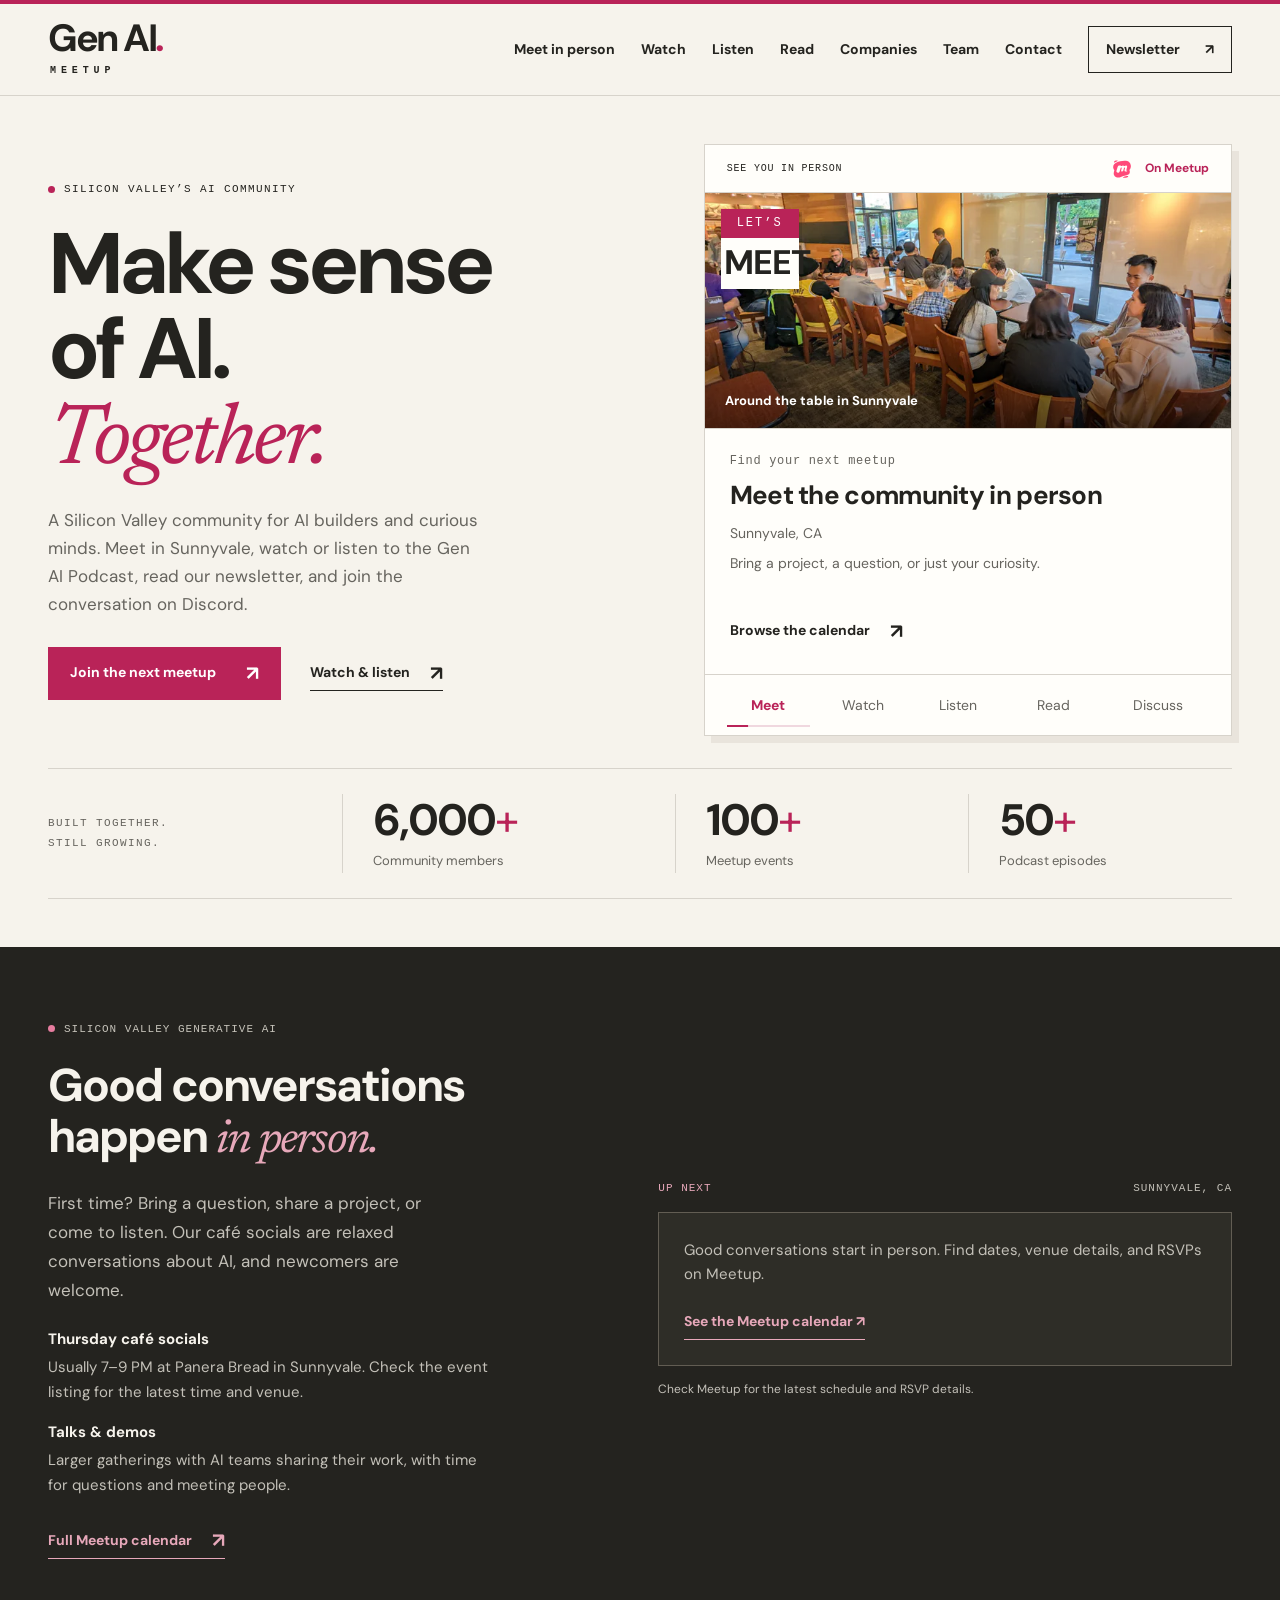
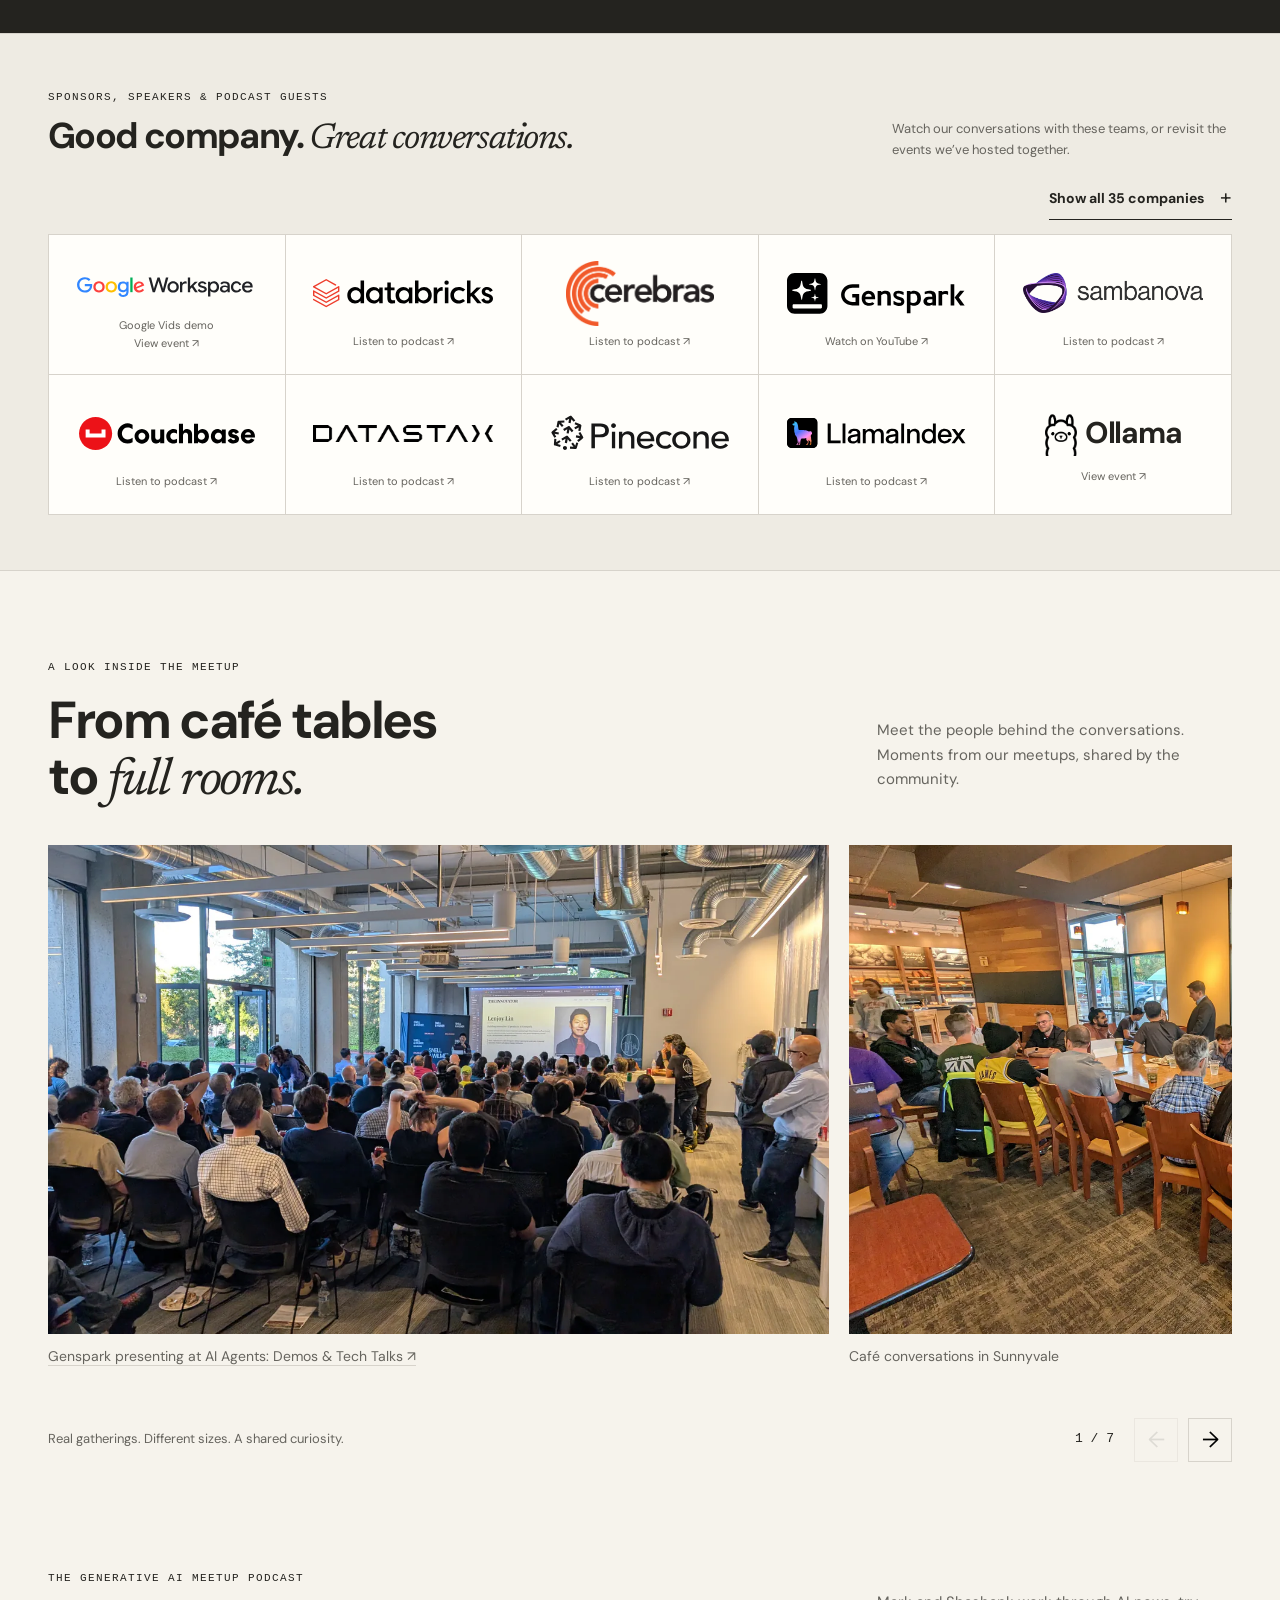
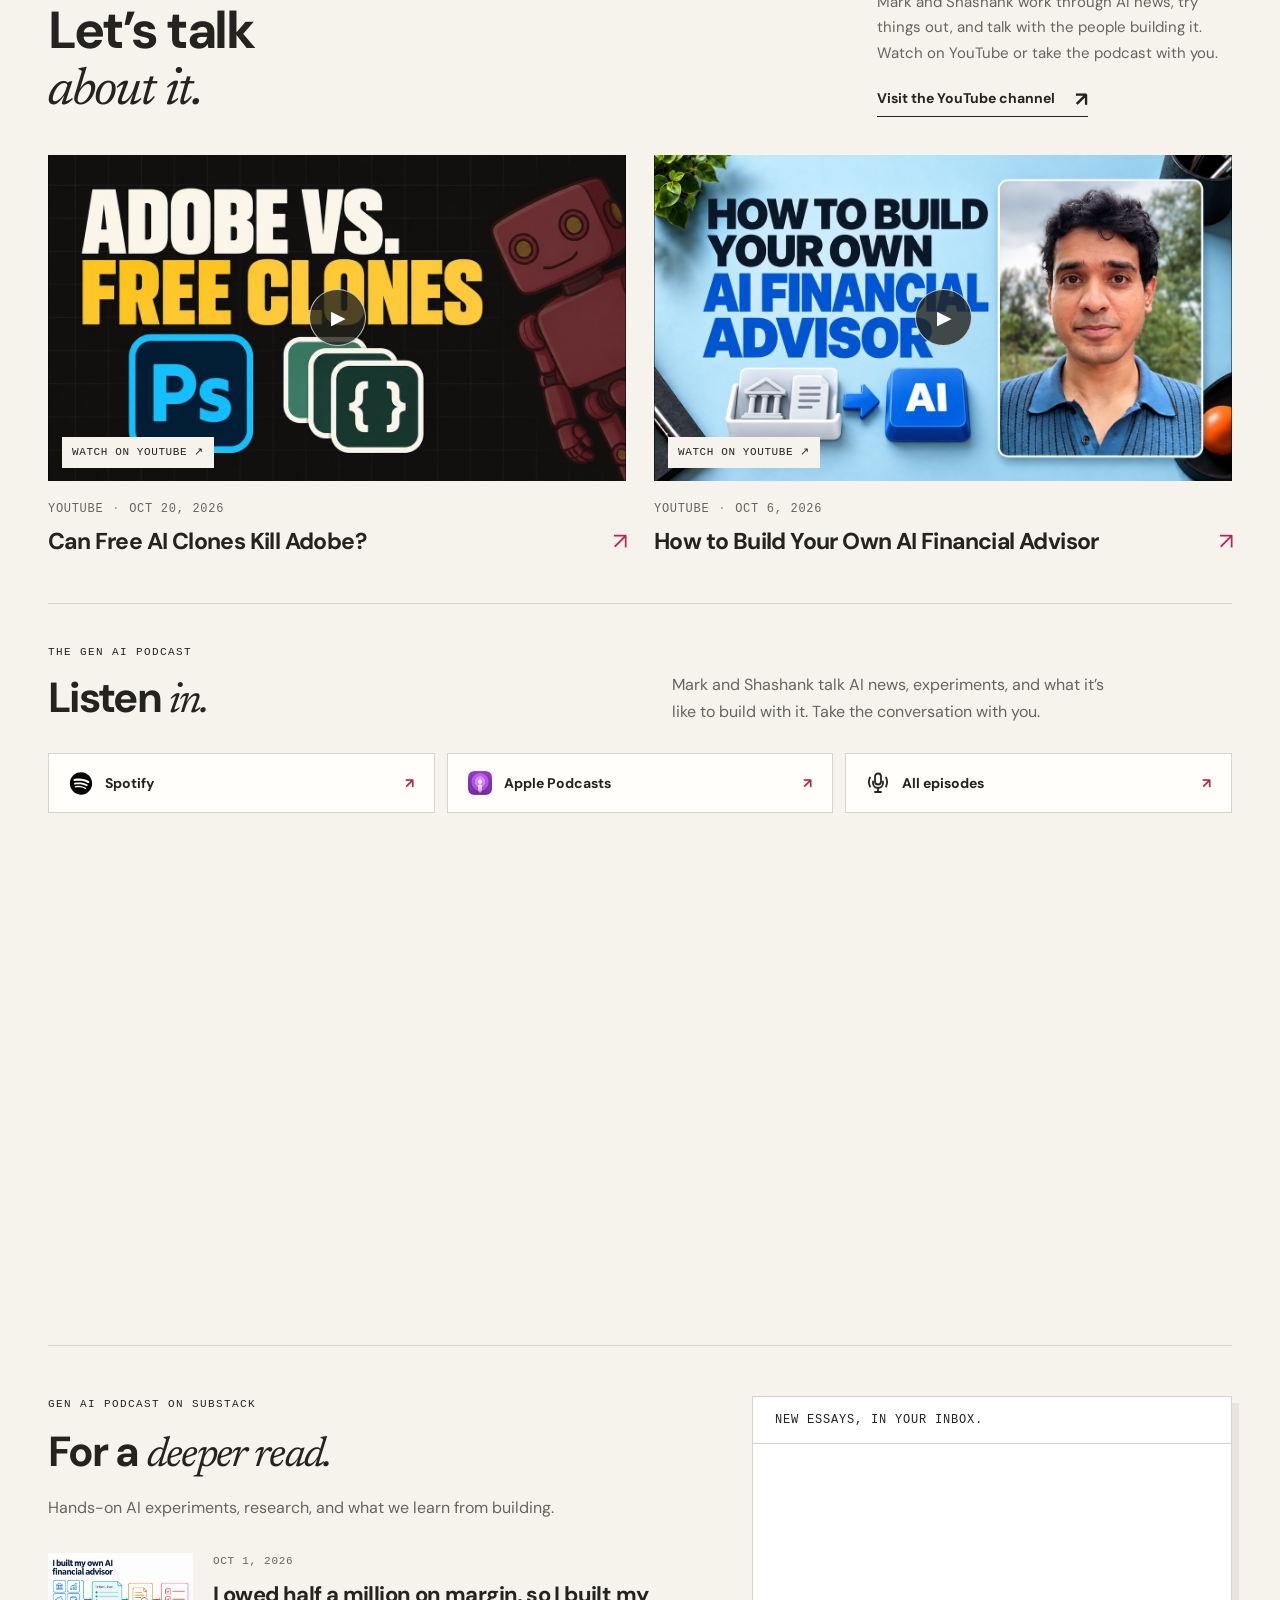
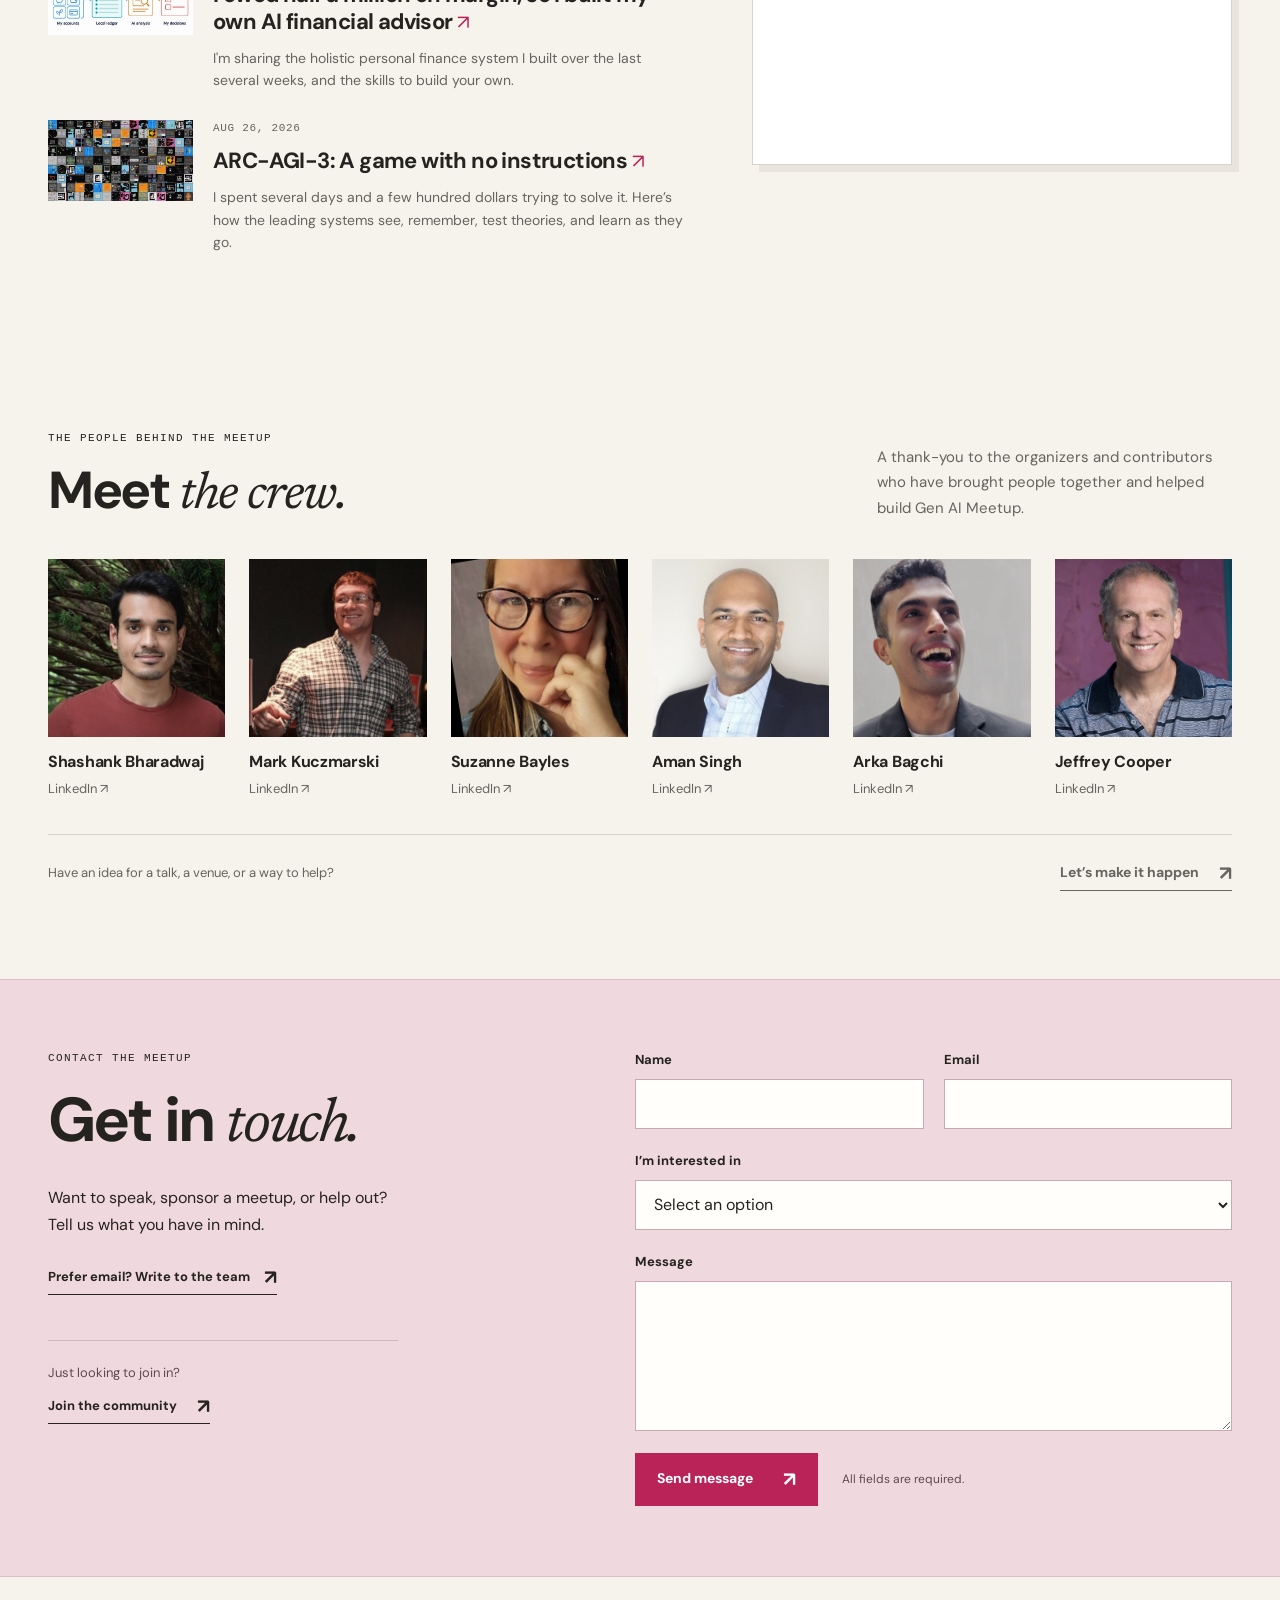
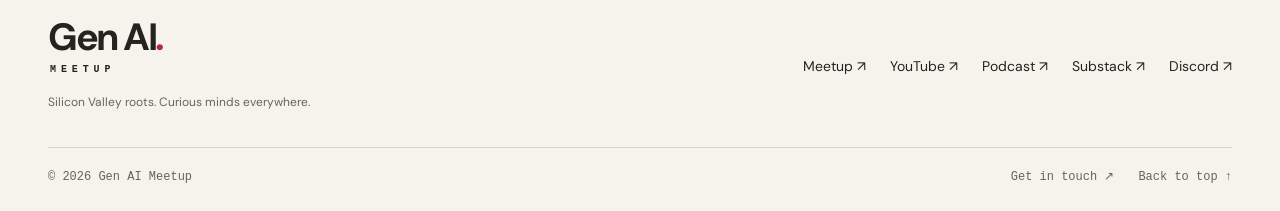
==== commit cf9362b5: "Add dedicated company and listening navigation links" ====
--- a/index.html
+++ b/index.html
@@ -118,9 +118,11 @@
         </button>
         <nav class="main-nav" id="main-nav" aria-label="Main navigation">
           <a href="#events">Meet in person</a>
-          <a href="#watch">Watch &amp; listen</a>
+          <a href="#watch">Watch</a>
+          <a href="#podcast">Listen</a>
           <a href="#read">Read</a>
-          <a href="#crew">The crew</a>
+          <a href="#sponsors">Companies</a>
+          <a href="#crew">Team</a>
           <a href="#contact">Contact</a>
           <a
             class="nav-subscribe"
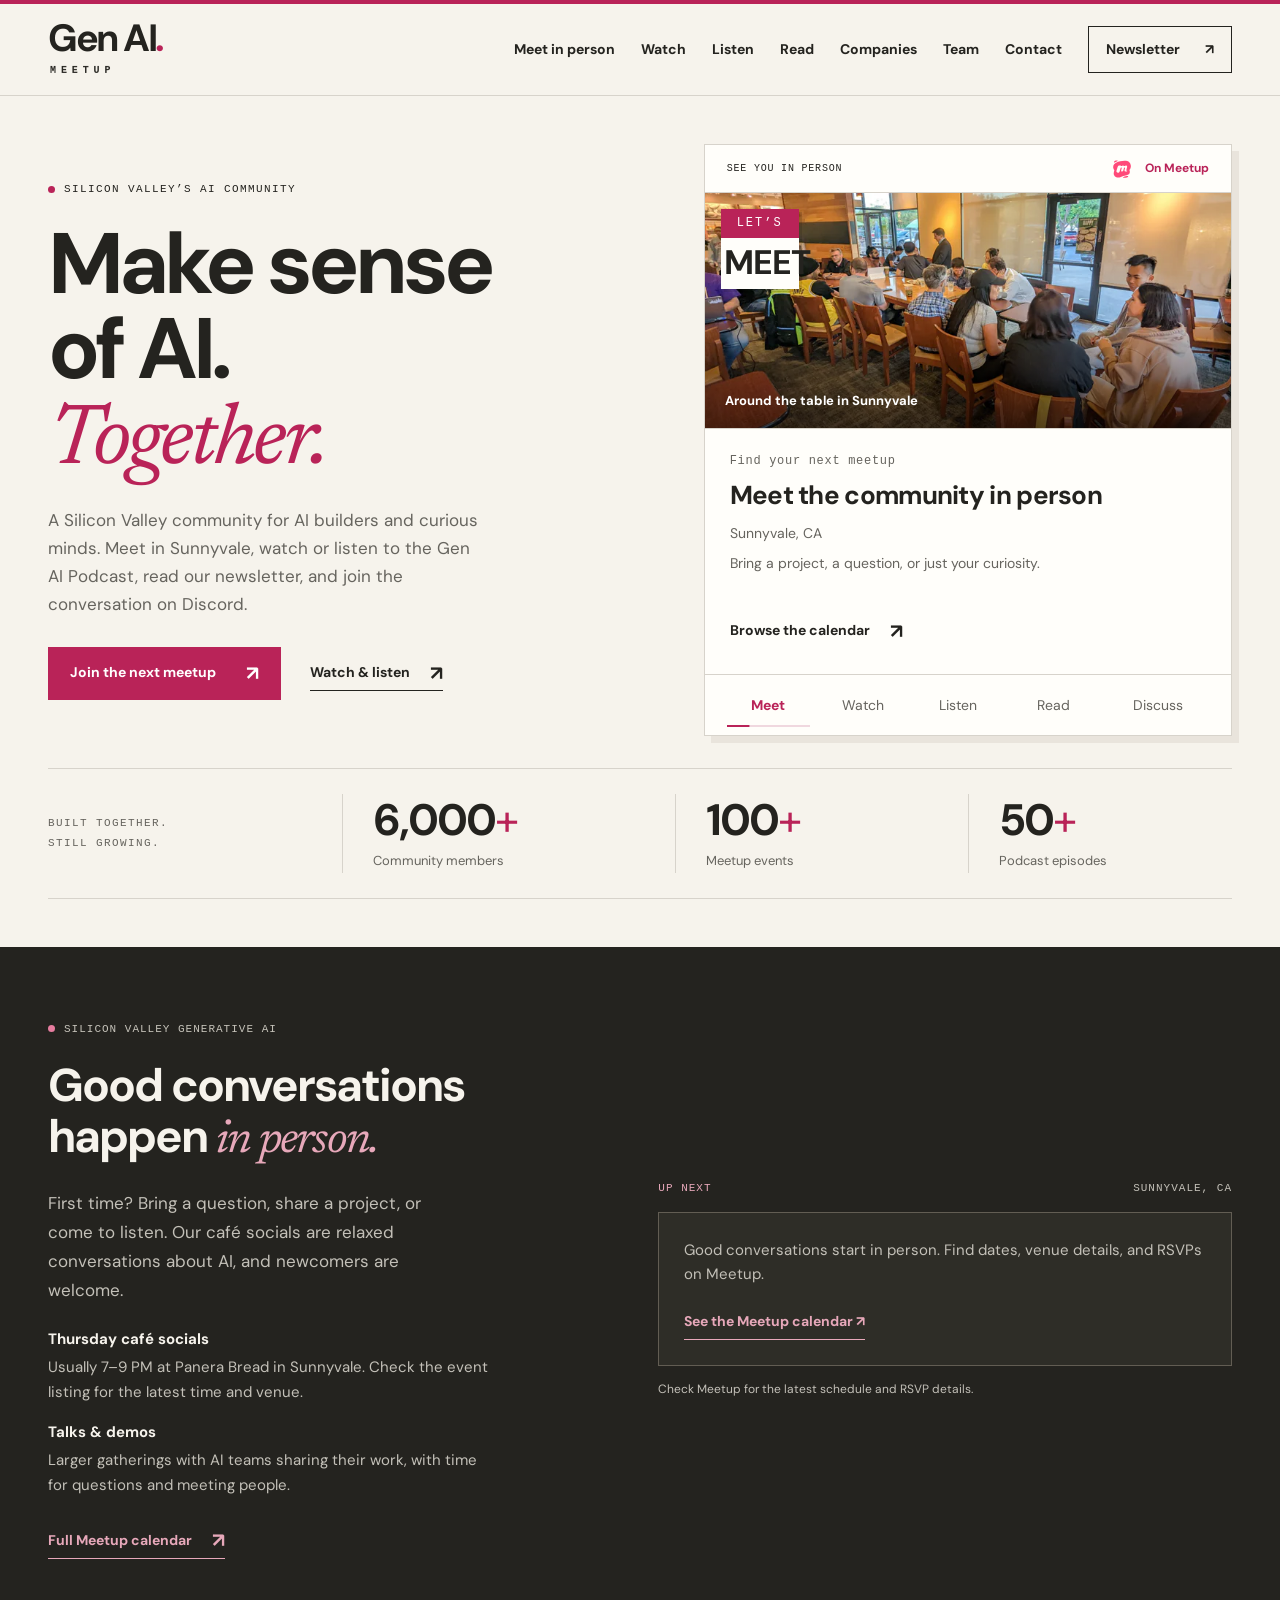
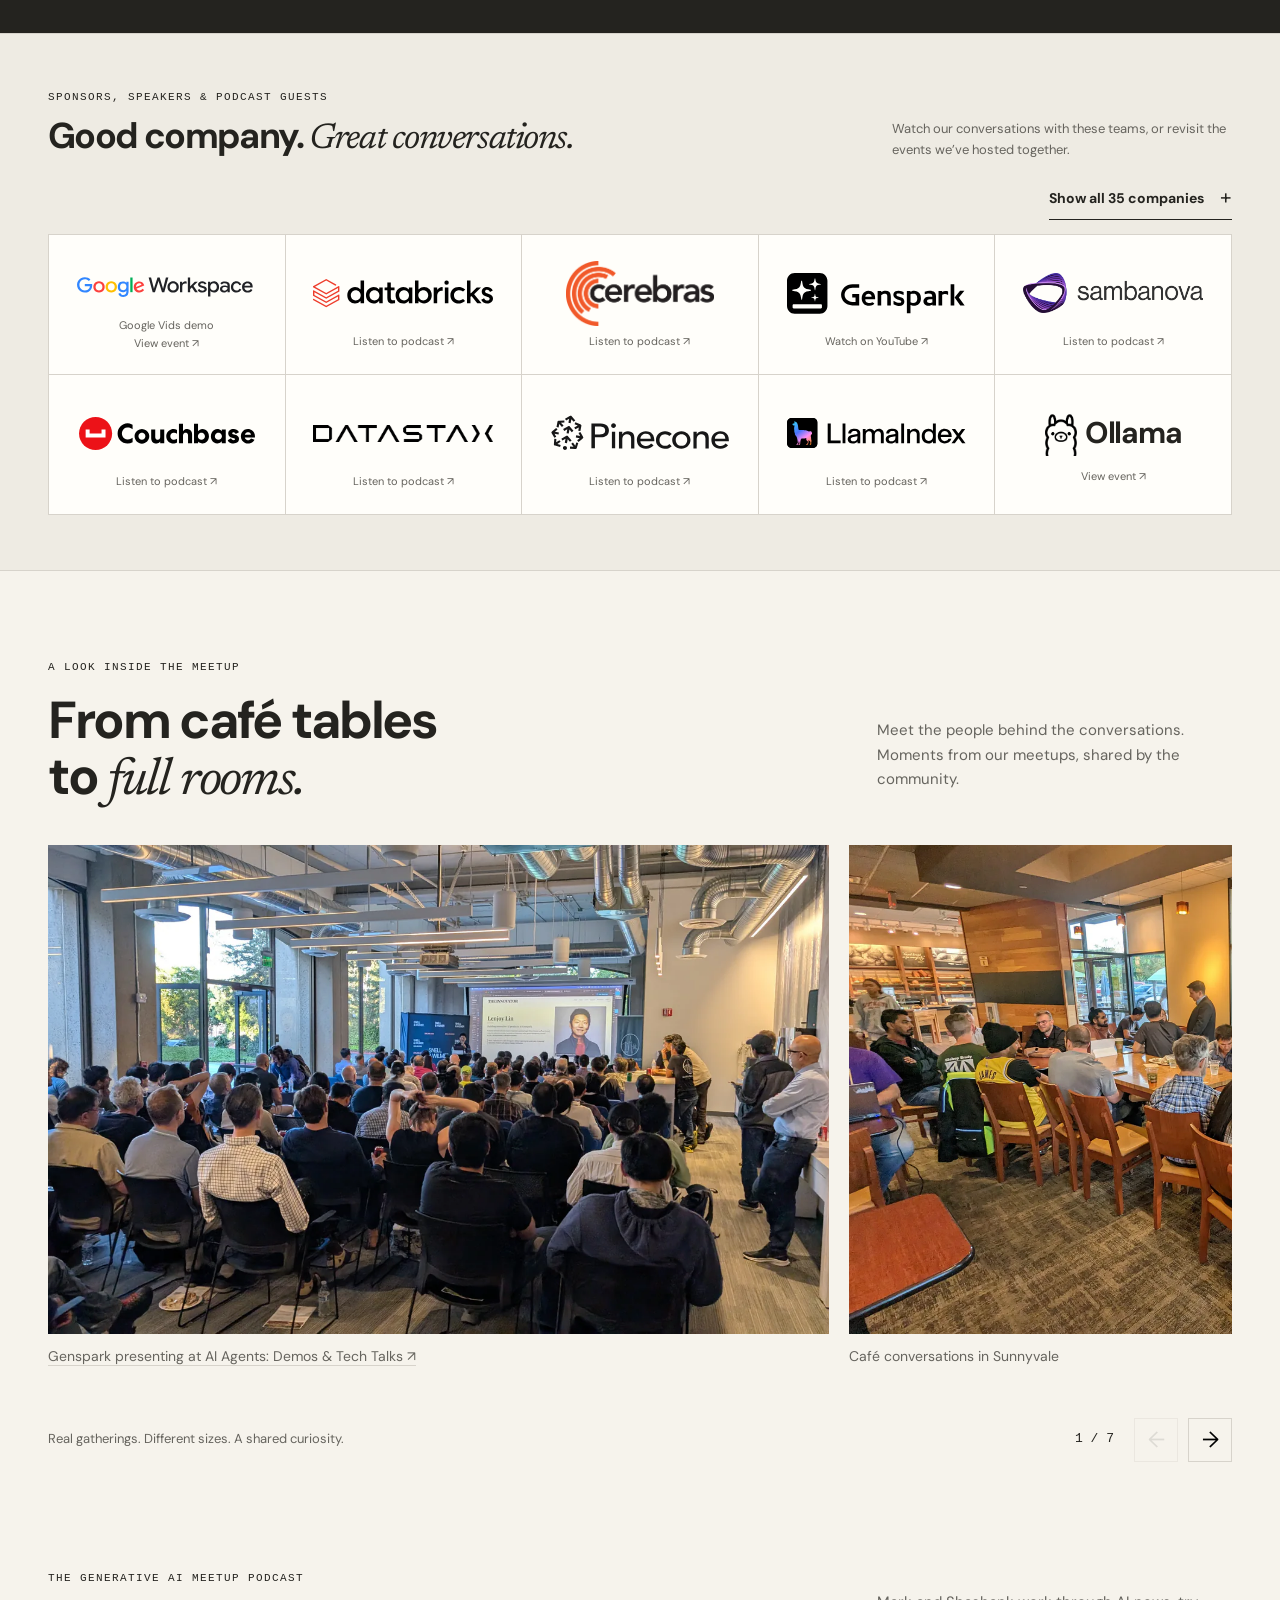
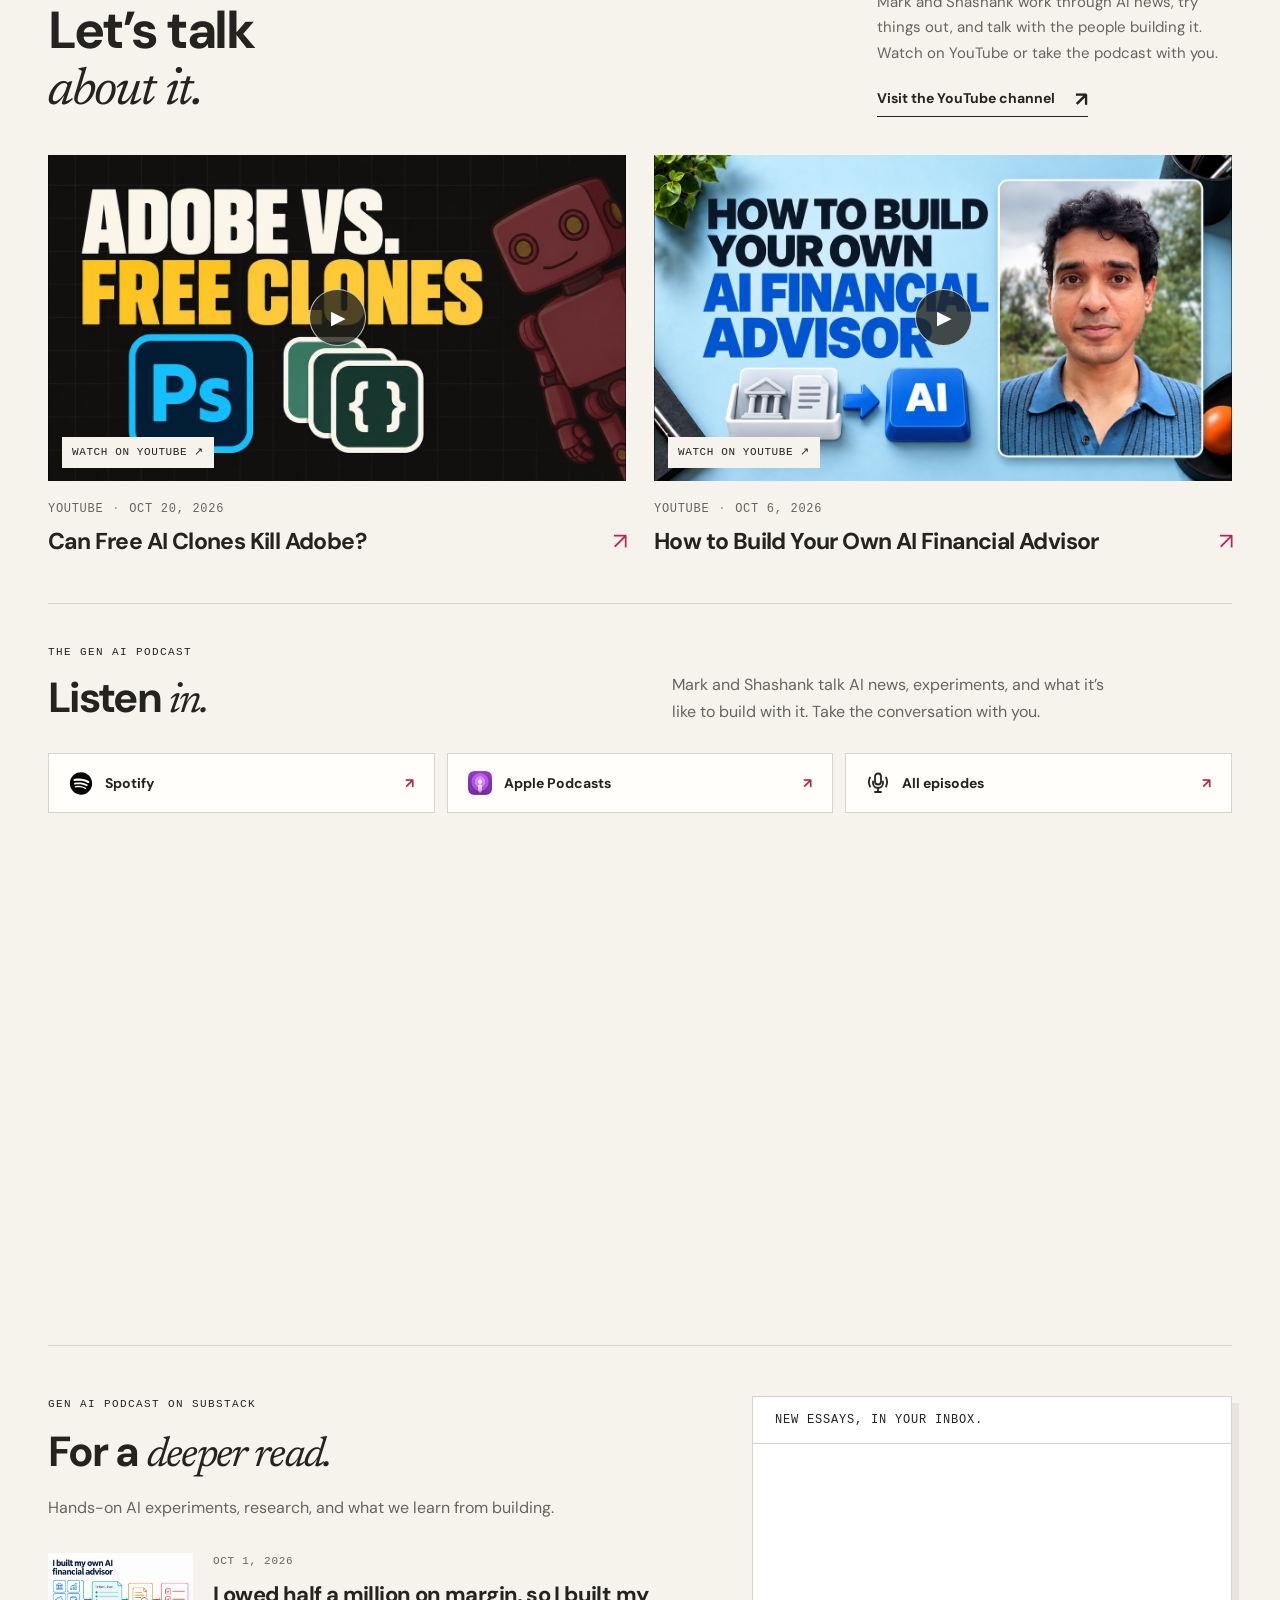
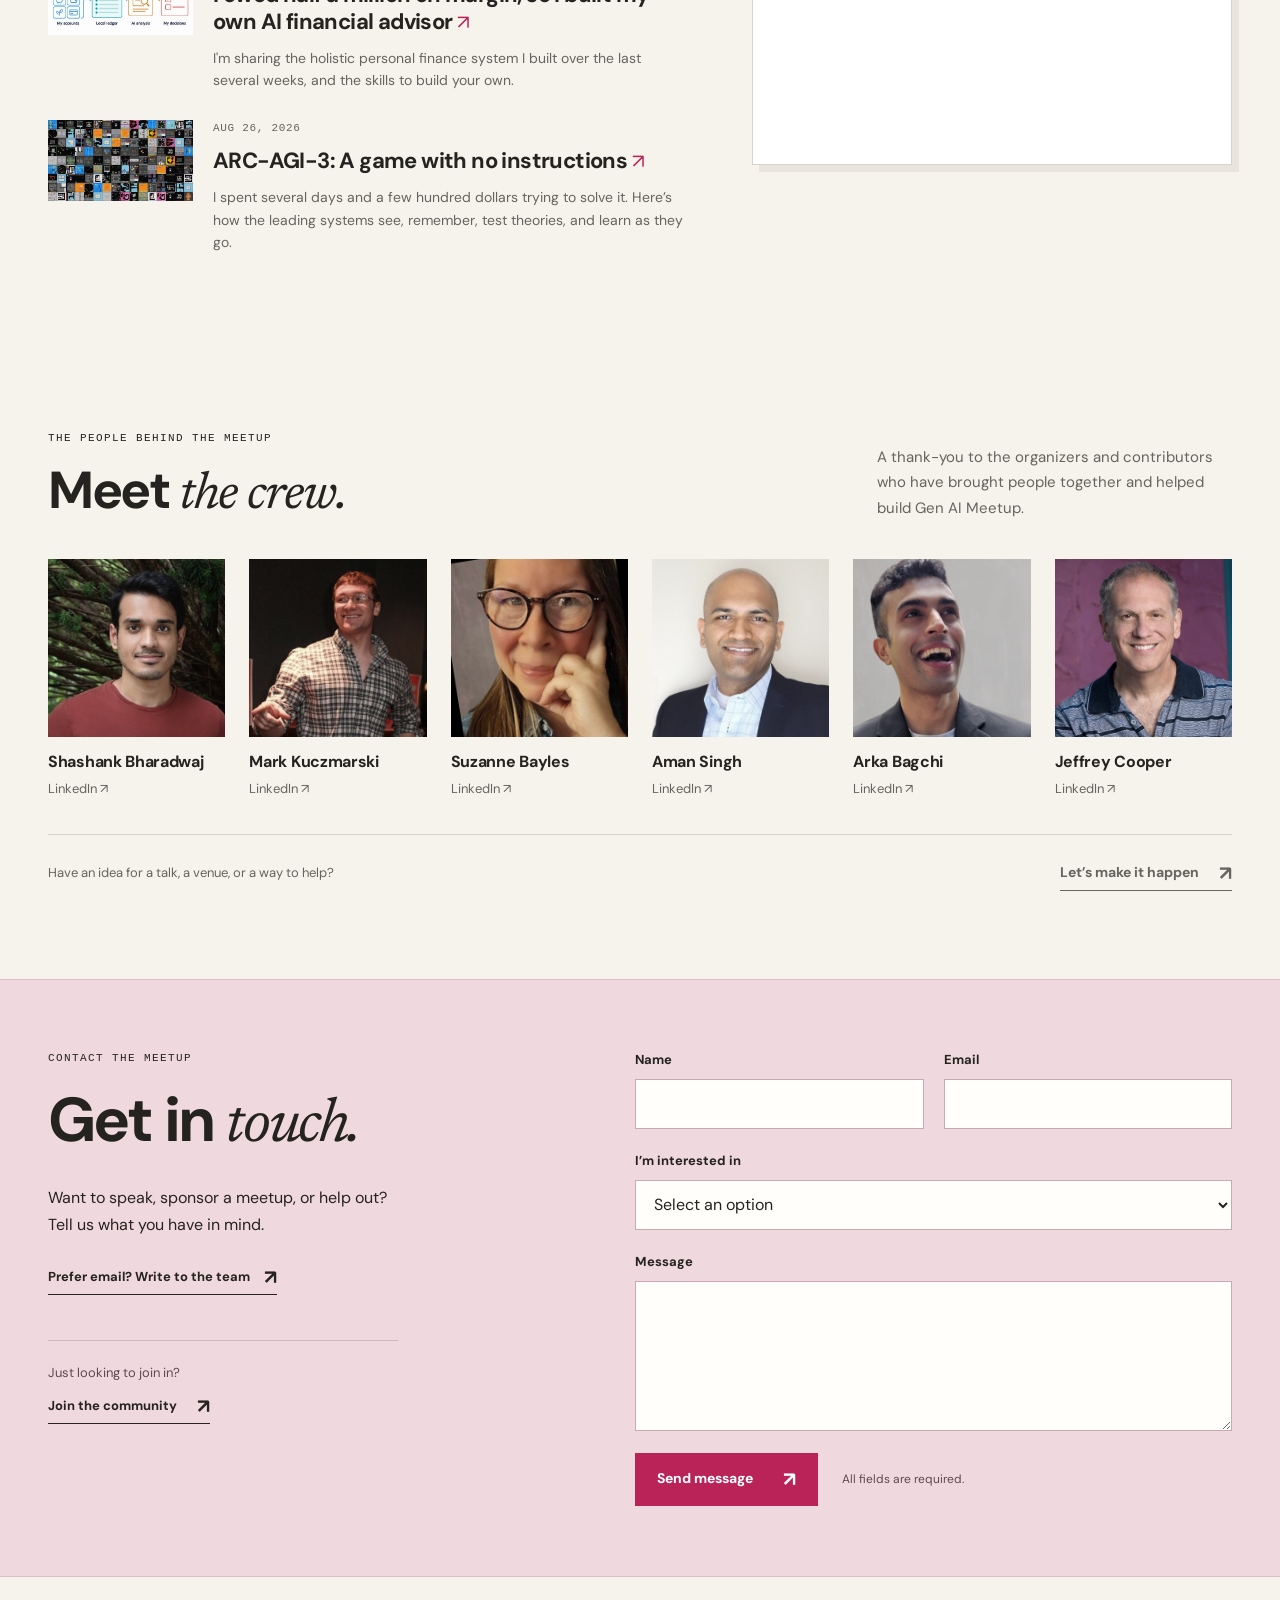
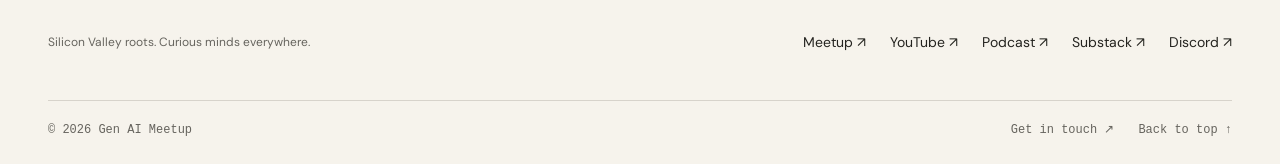
==== commit c3d92863: "Remove duplicated footer wordmark" ====
--- a/index.html
+++ b/index.html
@@ -65,10 +65,10 @@
       type="font/ttf"
       crossorigin
     />
-    <link rel="stylesheet" href="styles.css?v=e02aab9222" />
+    <link rel="stylesheet" href="styles.css?v=5cc8a746ac" />
     <script defer src="analytics.js"></script>
     <script defer src="podcast.js?v=5286595a4f"></script>
-    <script defer src="script.js?v=d76e16e352"></script>
+    <script defer src="script.js?v=bba27509d4"></script>
     <script defer src="events.js?v=e68bfa93fc"></script>
     <script defer src="gallery.js"></script>
     <script defer src="articles.js?v=7abcd734c1"></script>
@@ -651,13 +651,7 @@
     <footer class="site-footer">
       <div class="container">
         <div class="footer-main">
-          <div>
-            <a class="wordmark" href="#hero" aria-label="Gen AI home">
-              <span class="wordmark-name">Gen AI<span class="wordmark-dot">.</span></span>
-              <span class="wordmark-small" aria-hidden="true"><span data-wordmark-label>Community</span></span>
-            </a>
-            <p>Silicon Valley roots. Curious minds everywhere.</p>
-          </div>
+          <p class="footer-tagline">Silicon Valley roots. Curious minds everywhere.</p>
           <nav class="footer-links" aria-label="Find us elsewhere">
             <a
               href="https://www.meetup.com/gen-ai/"
--- a/styles.css
+++ b/styles.css
@@ -801,10 +801,9 @@
   gap: 30px;
   padding-bottom: 35px;
 }
-.footer-main > div > p {
+.footer-tagline {
   font-size: 12px;
   color: var(--muted);
-  margin-top: 17px;
 }
 .footer-links {
   display: flex;
@@ -1401,9 +1400,8 @@
     flex-direction: column;
     padding-bottom: 25px;
   }
-  .footer-main > div > p {
+  .footer-tagline {
     font-size: 11px;
-    margin-top: 14px;
   }
   .footer-links {
     gap: 15px 22px;
@@ -1764,7 +1762,7 @@
 .crew-card > span { font-size: 13px; }
 .footer-links { font-size: 14px; }
 .footer-links a { min-height: 44px; display: inline-flex; align-items: center; }
-.footer-bottom, .site-footer .footer-main > div > p { font-size: 12px; }
+.footer-bottom, .footer-tagline { font-size: 12px; }
 @media (min-width: 621px) and (max-width: 1000px) {
   .main-nav { gap: 15px; font-size: 12px; }
   .main-nav .nav-subscribe { padding-inline: 10px; gap: 10px; }
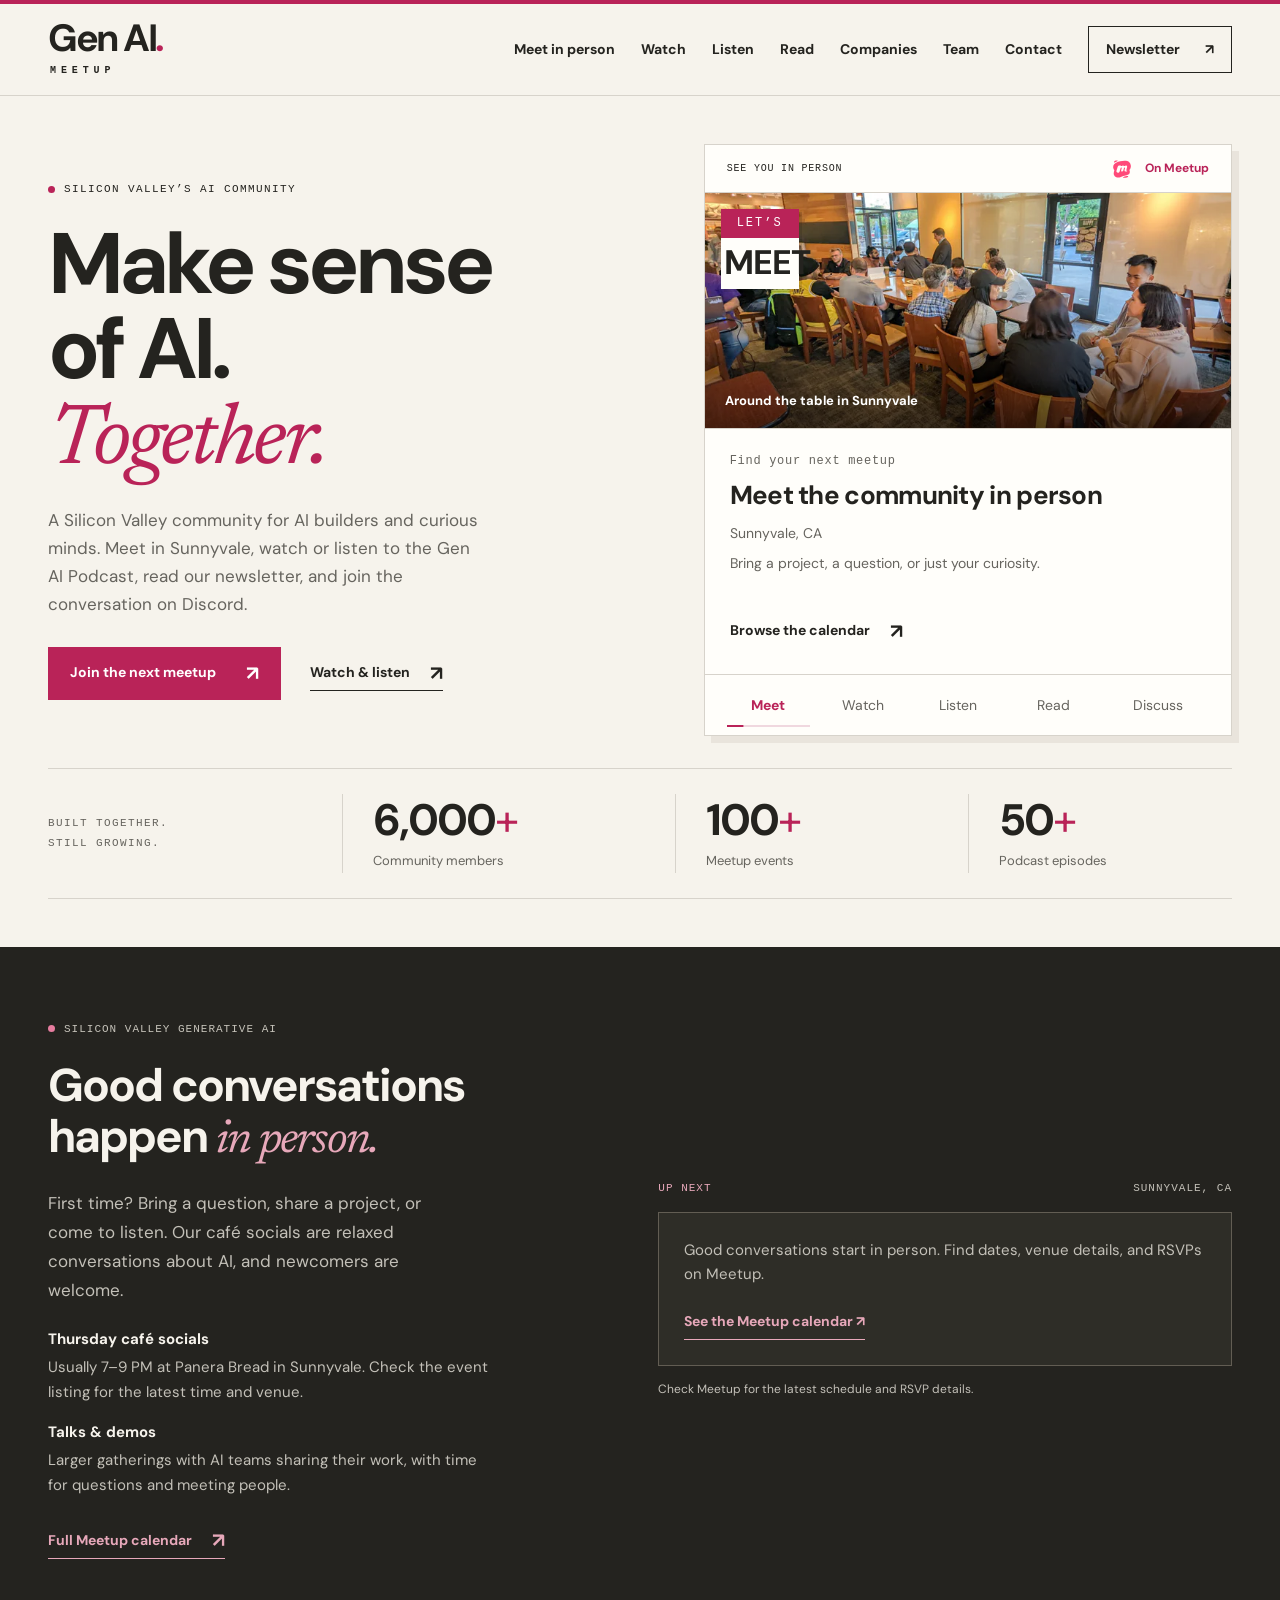
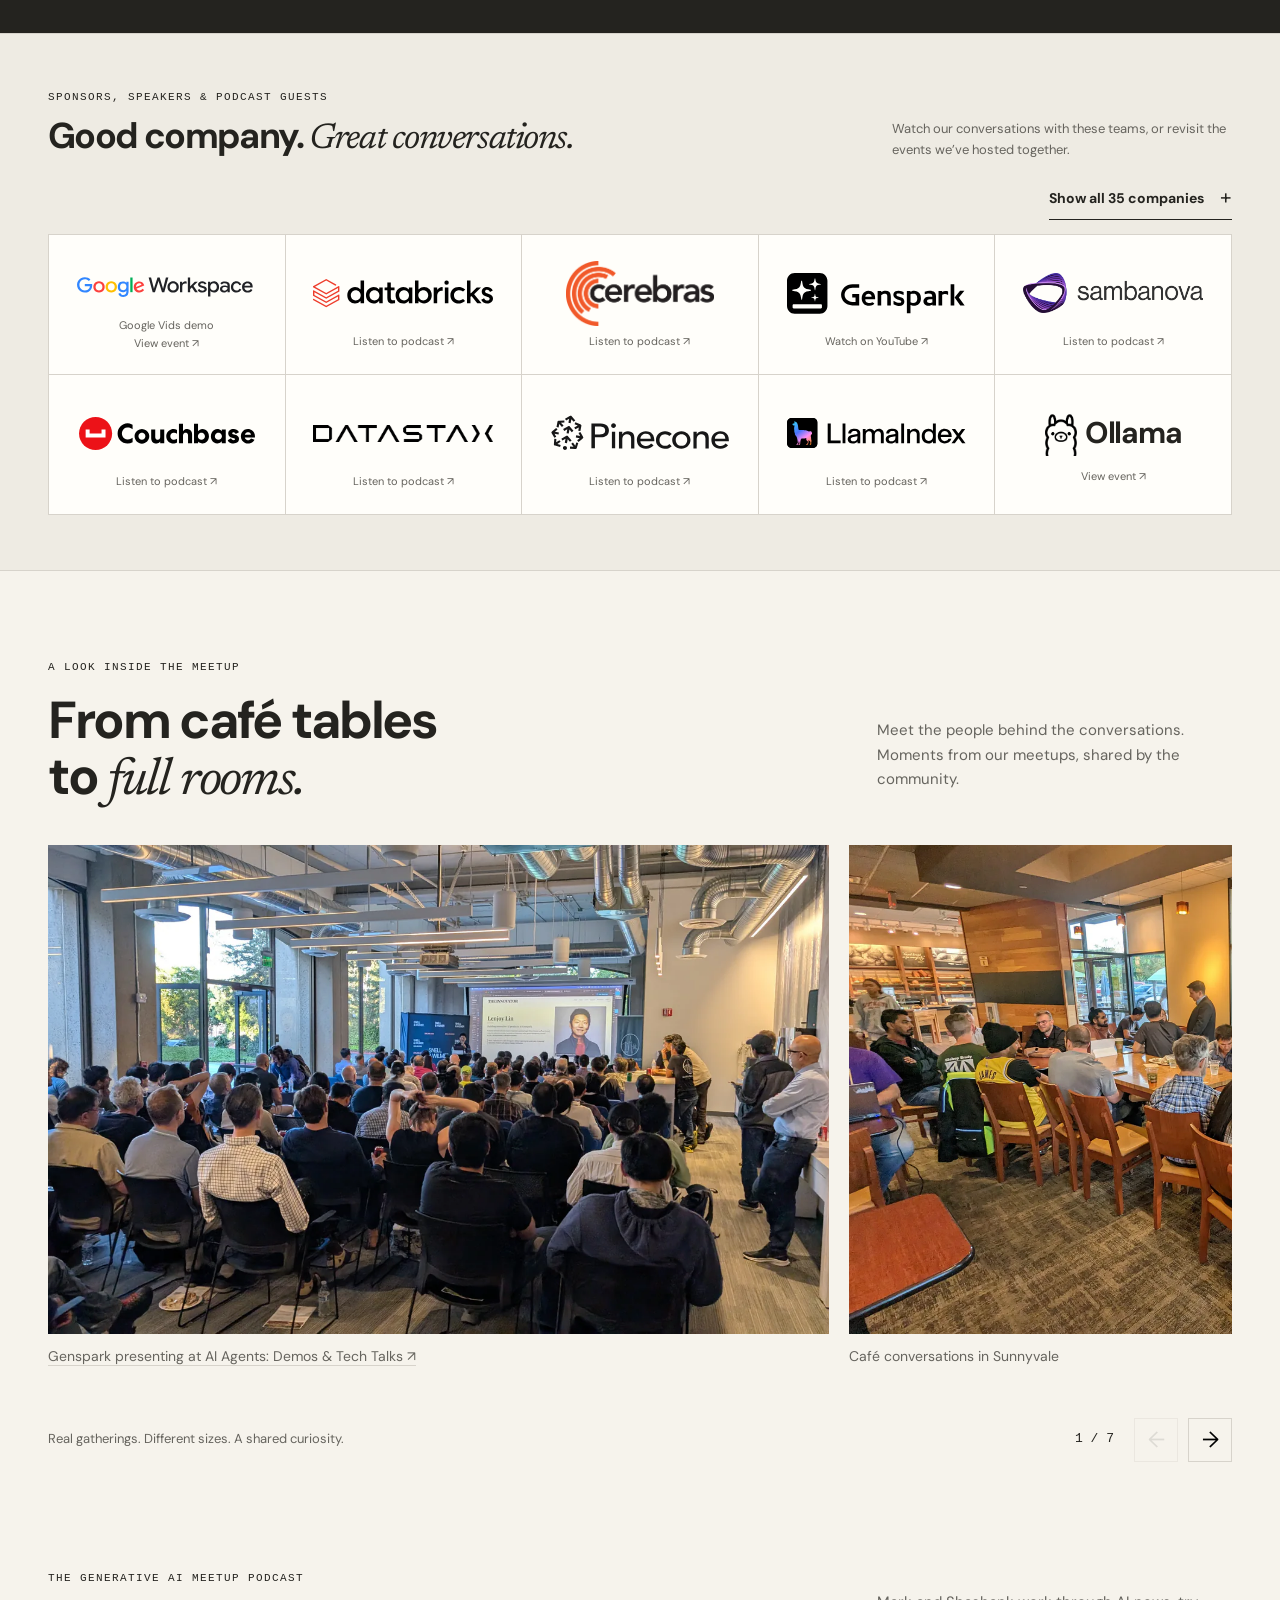
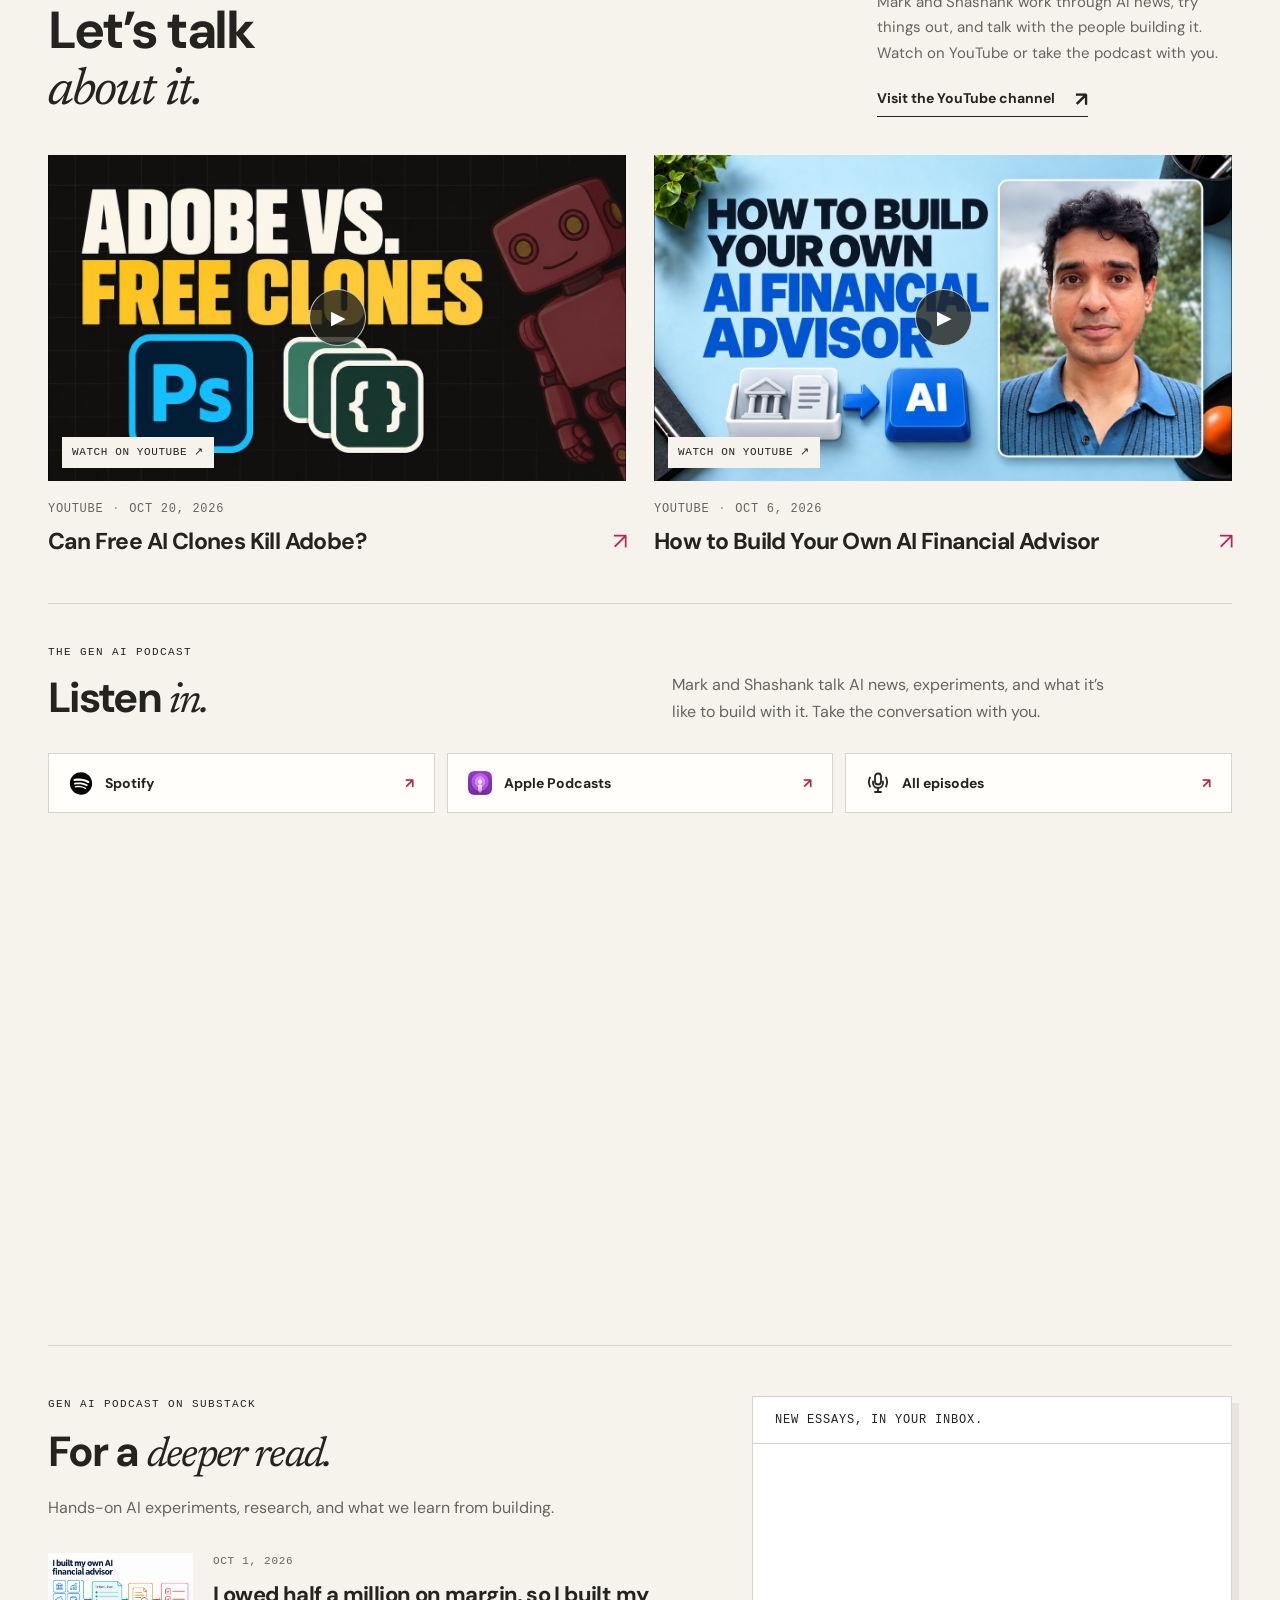
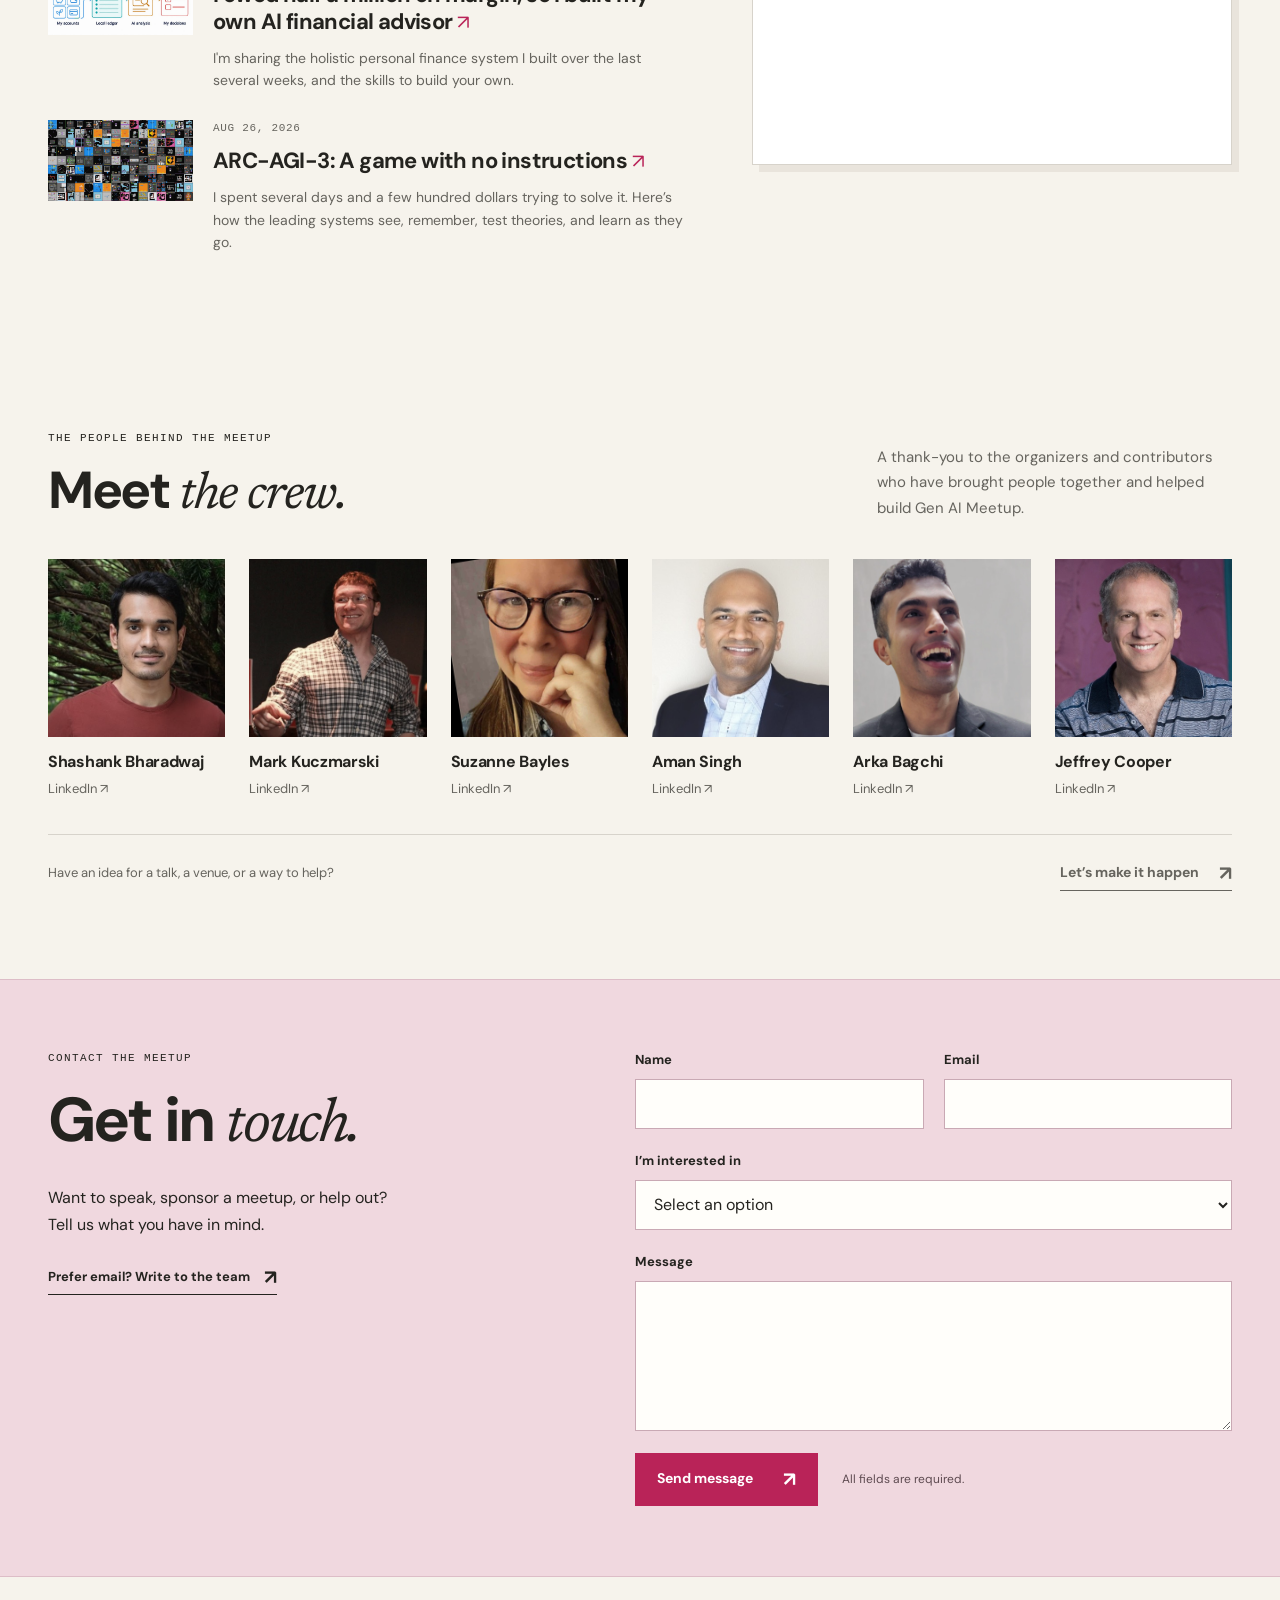
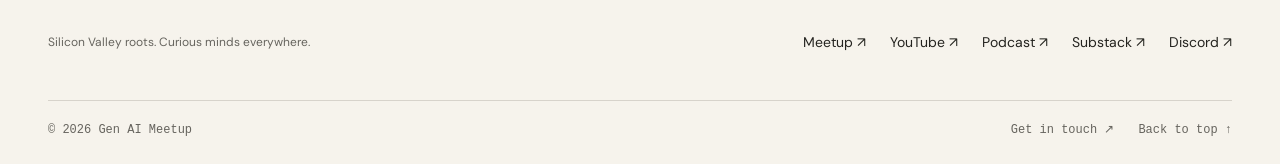
==== commit 8053321d: "Remove redundant community link from contact section" ====
--- a/index.html
+++ b/index.html
@@ -65,7 +65,7 @@
       type="font/ttf"
       crossorigin
     />
-    <link rel="stylesheet" href="styles.css?v=5cc8a746ac" />
+    <link rel="stylesheet" href="styles.css?v=712a06ab29" />
     <script defer src="analytics.js"></script>
     <script defer src="podcast.js?v=5286595a4f"></script>
     <script defer src="script.js?v=bba27509d4"></script>
@@ -609,10 +609,6 @@
             <h2 id="contact-title">Get in <em>touch.</em></h2>
             <p>Want to speak, sponsor a meetup, or help out? Tell us what you have in mind.</p>
             <a class="text-link" href="mailto:southbaygenai@gmail.com" data-channel="email" data-location="contact">Prefer email? Write to the team <span aria-hidden="true">↗</span></a>
-            <div class="contact-community">
-              <p>Just looking to join in?</p>
-              <a class="text-link" href="https://www.meetup.com/gen-ai/" data-channel="meetup" data-location="contact" target="_blank" rel="noopener noreferrer">Join the community <span aria-hidden="true">↗</span></a>
-            </div>
           </div>
           <form class="contact-form" data-track-contact action="https://formsubmit.co/southbaygenai%40gmail.com" method="POST" aria-labelledby="contact-title" aria-describedby="contact-required">
             <input type="hidden" name="_captcha" value="false" />
--- a/styles.css
+++ b/styles.css
@@ -1654,9 +1654,6 @@
 .contact-copy h2 { font-size: 62px; margin-block: 20px 24px; }
 .contact-copy > p:not(.eyebrow) { max-width: 350px; font-size: 16px; line-height: 1.7; margin-bottom: 22px; }
 .contact-copy > .text-link { font-size: 13px; gap: 14px; }
-.contact-community { margin-top: 45px; padding-top: 22px; border-top: 1px solid #d5b2be; max-width: 350px; }
-.contact-community p { font-size: 13px; color: #5e4b51; margin-bottom: 5px; }
-.contact-community .text-link { font-size: 13px; }
 .contact-form { display: grid; gap: 22px; min-width: 0; }
 .contact-form-row { display: grid; grid-template-columns: 1fr 1fr; gap: 20px; }
 .form-group { display: flex; flex-direction: column; gap: 8px; min-width: 0; }
@@ -1683,7 +1680,6 @@
   .contact-layout { grid-template-columns: 1fr; gap: 32px; }
   .contact-copy h2 { font-size: 48px; margin-block: 17px 20px; }
   .contact-copy > p:not(.eyebrow) { font-size: 15px; margin-bottom: 15px; }
-  .contact-community { margin-top: 25px; padding-top: 17px; }
   .contact-form-footer { gap: 15px; }
   .contact-form-footer .button { width: 100%; }
 }
@@ -1831,7 +1827,7 @@
   .newsletter-signup { box-shadow: 5px 5px 0 #e9e4dc; }
   .newsletter-signup h3 { padding-inline: 20px; }
   .newsletter-signup iframe { height: 520px; }
-  .crew-invite, .contact-community p, .contact-community .text-link, .contact-copy > .text-link { font-size: 14px; }
+  .crew-invite, .contact-copy > .text-link { font-size: 14px; }
   .form-group label { font-size: 14px; }
 }
 @media (max-width: 359px) {
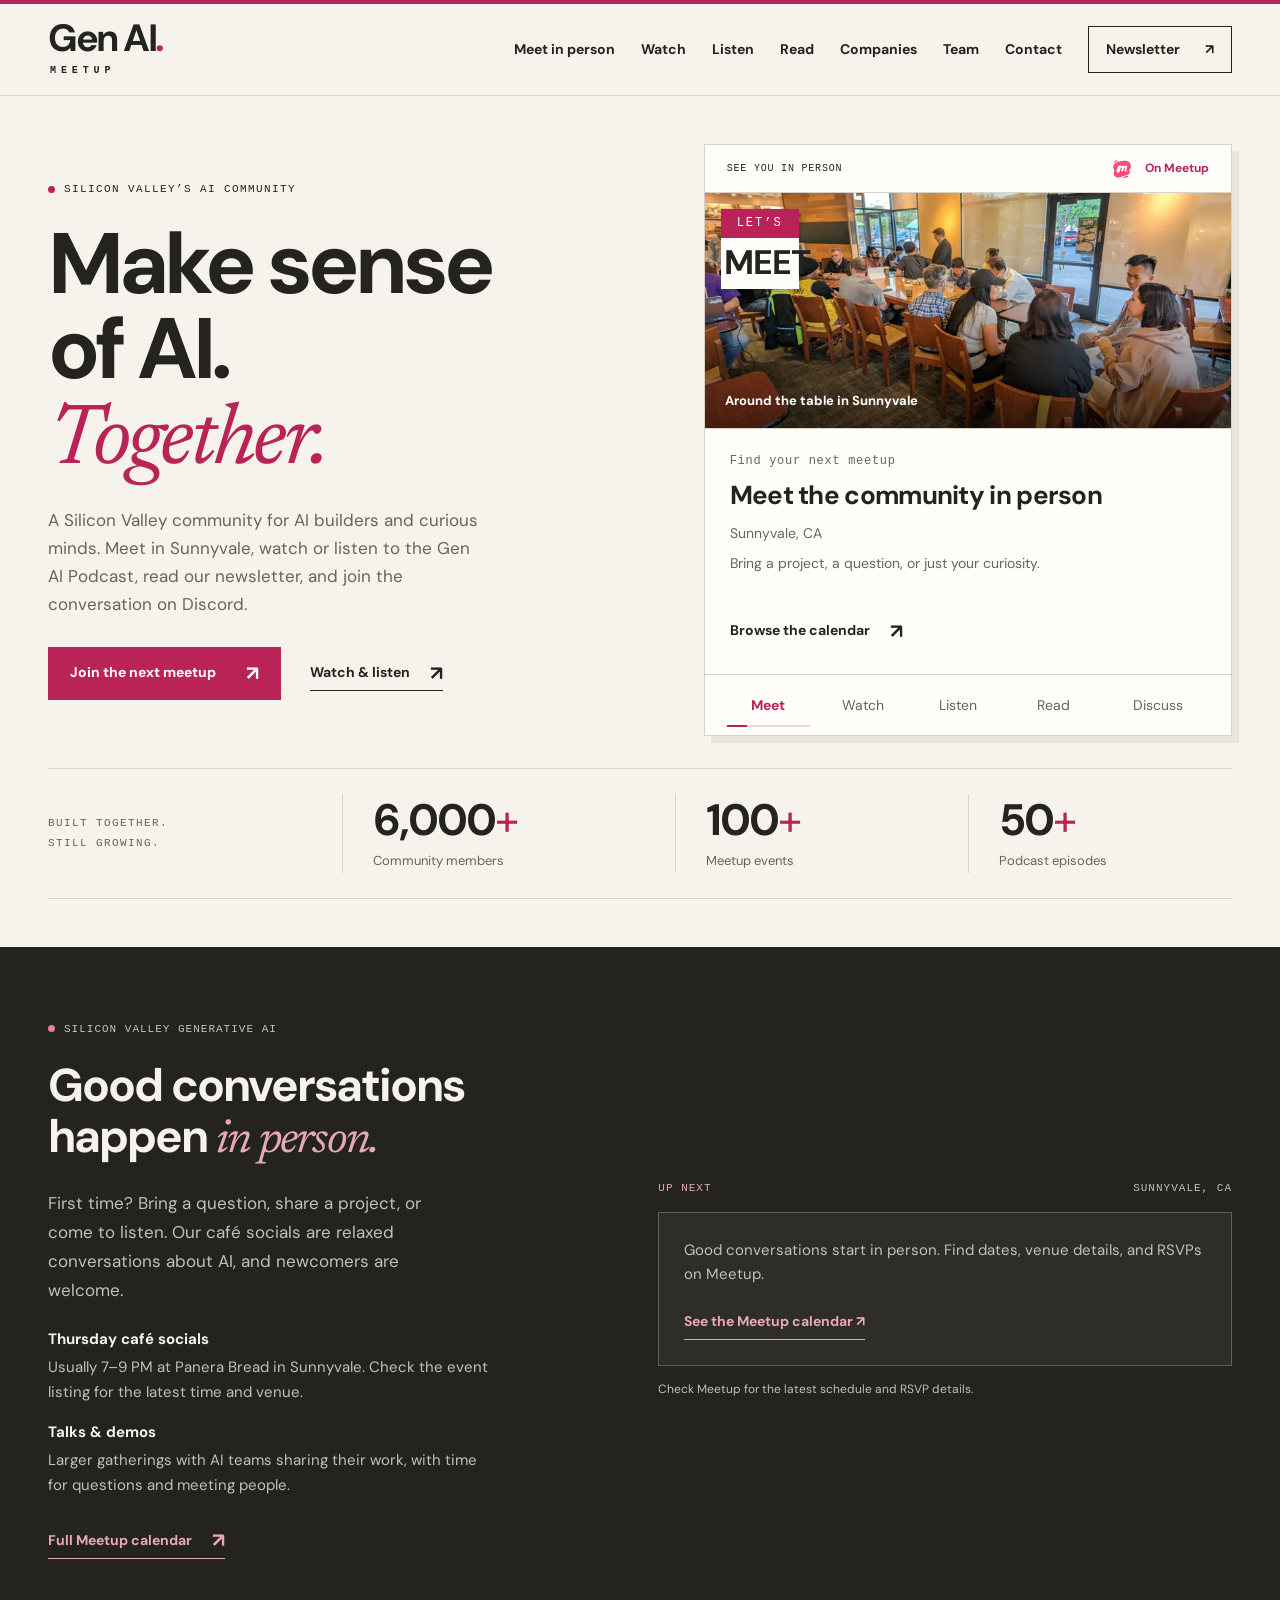
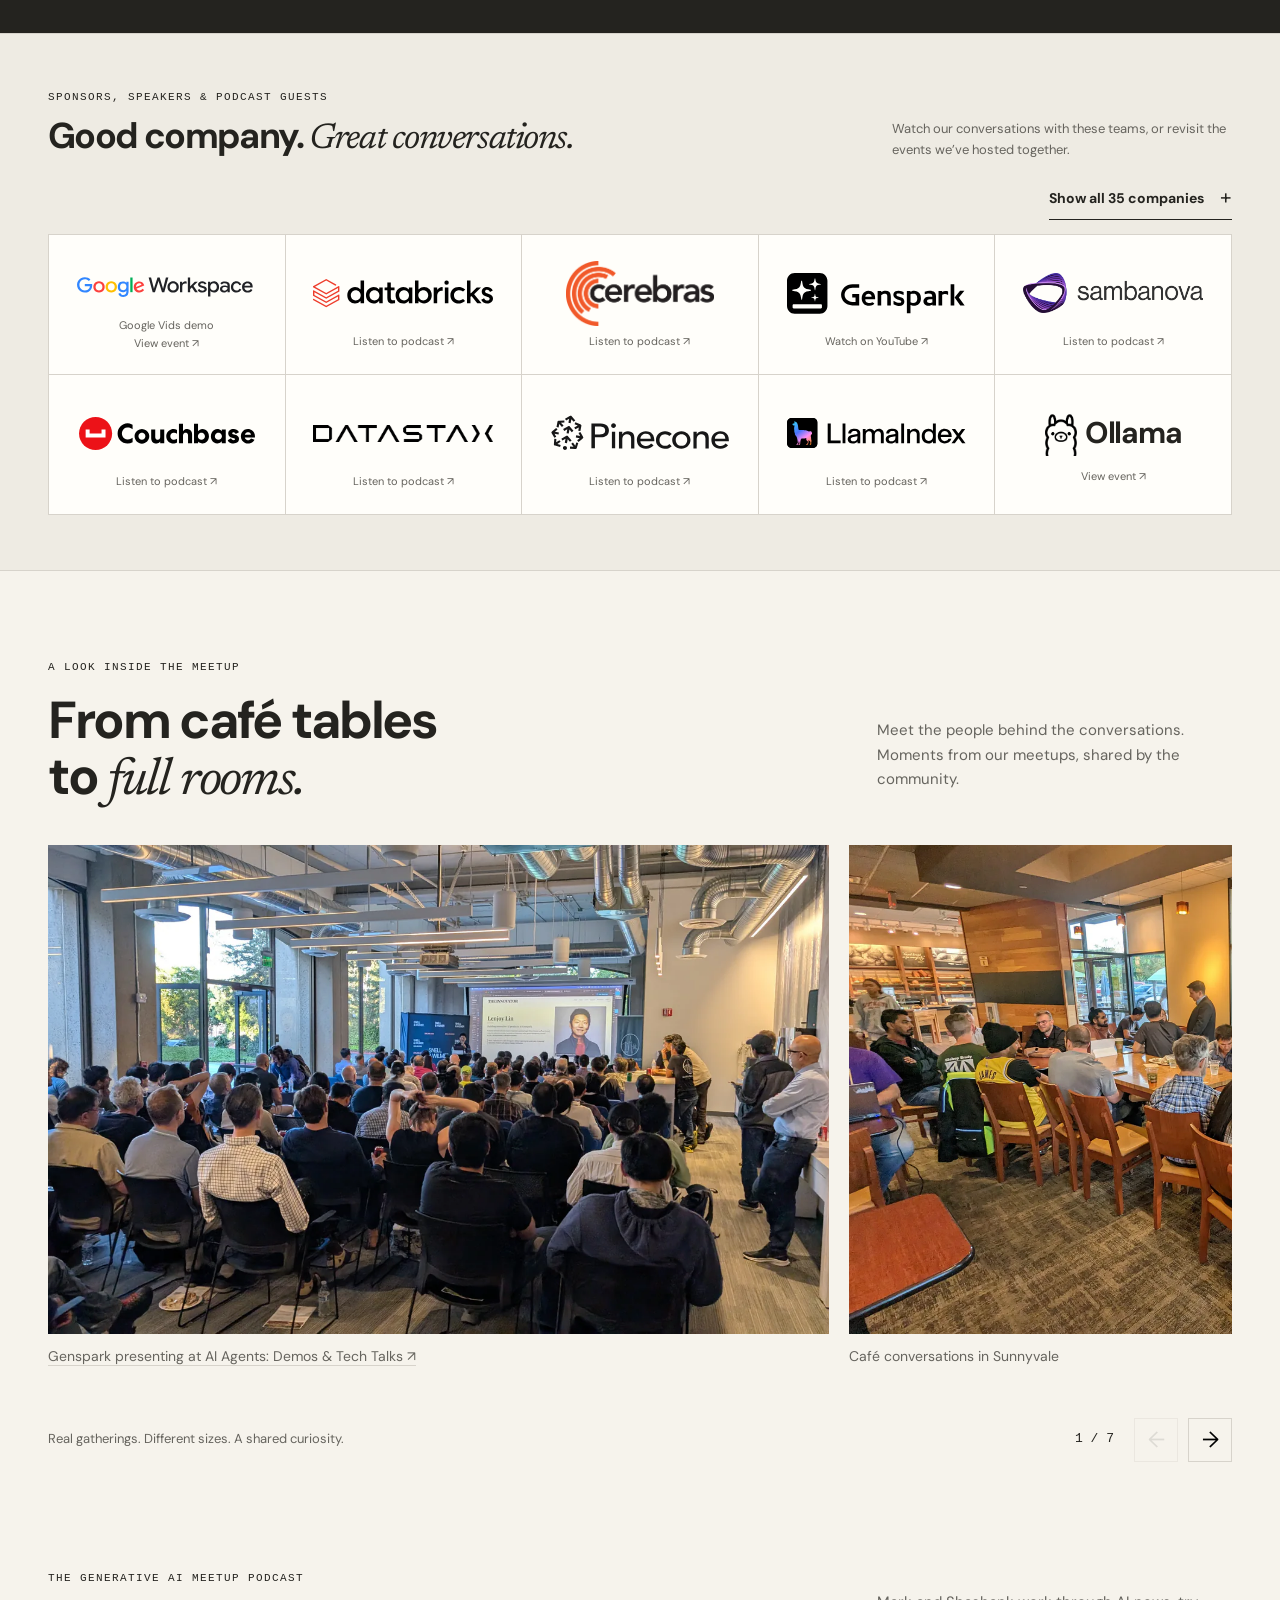
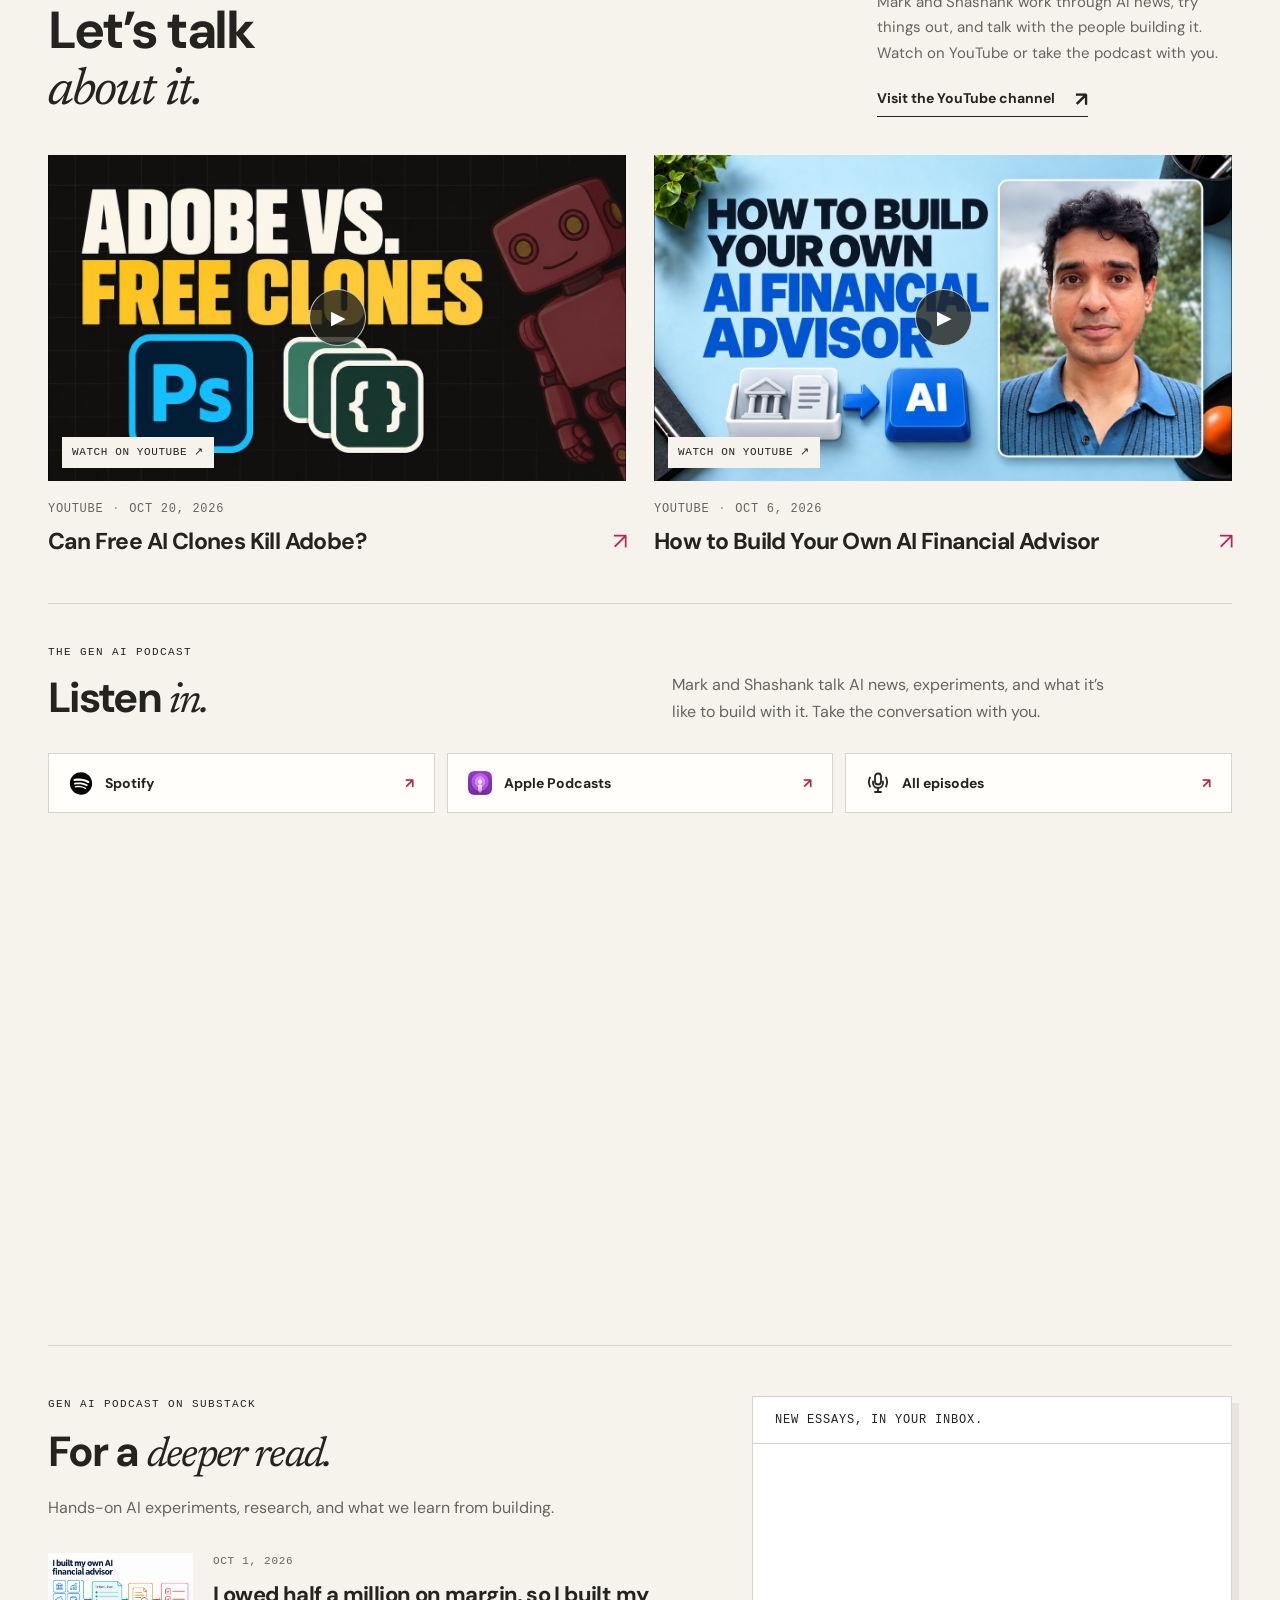
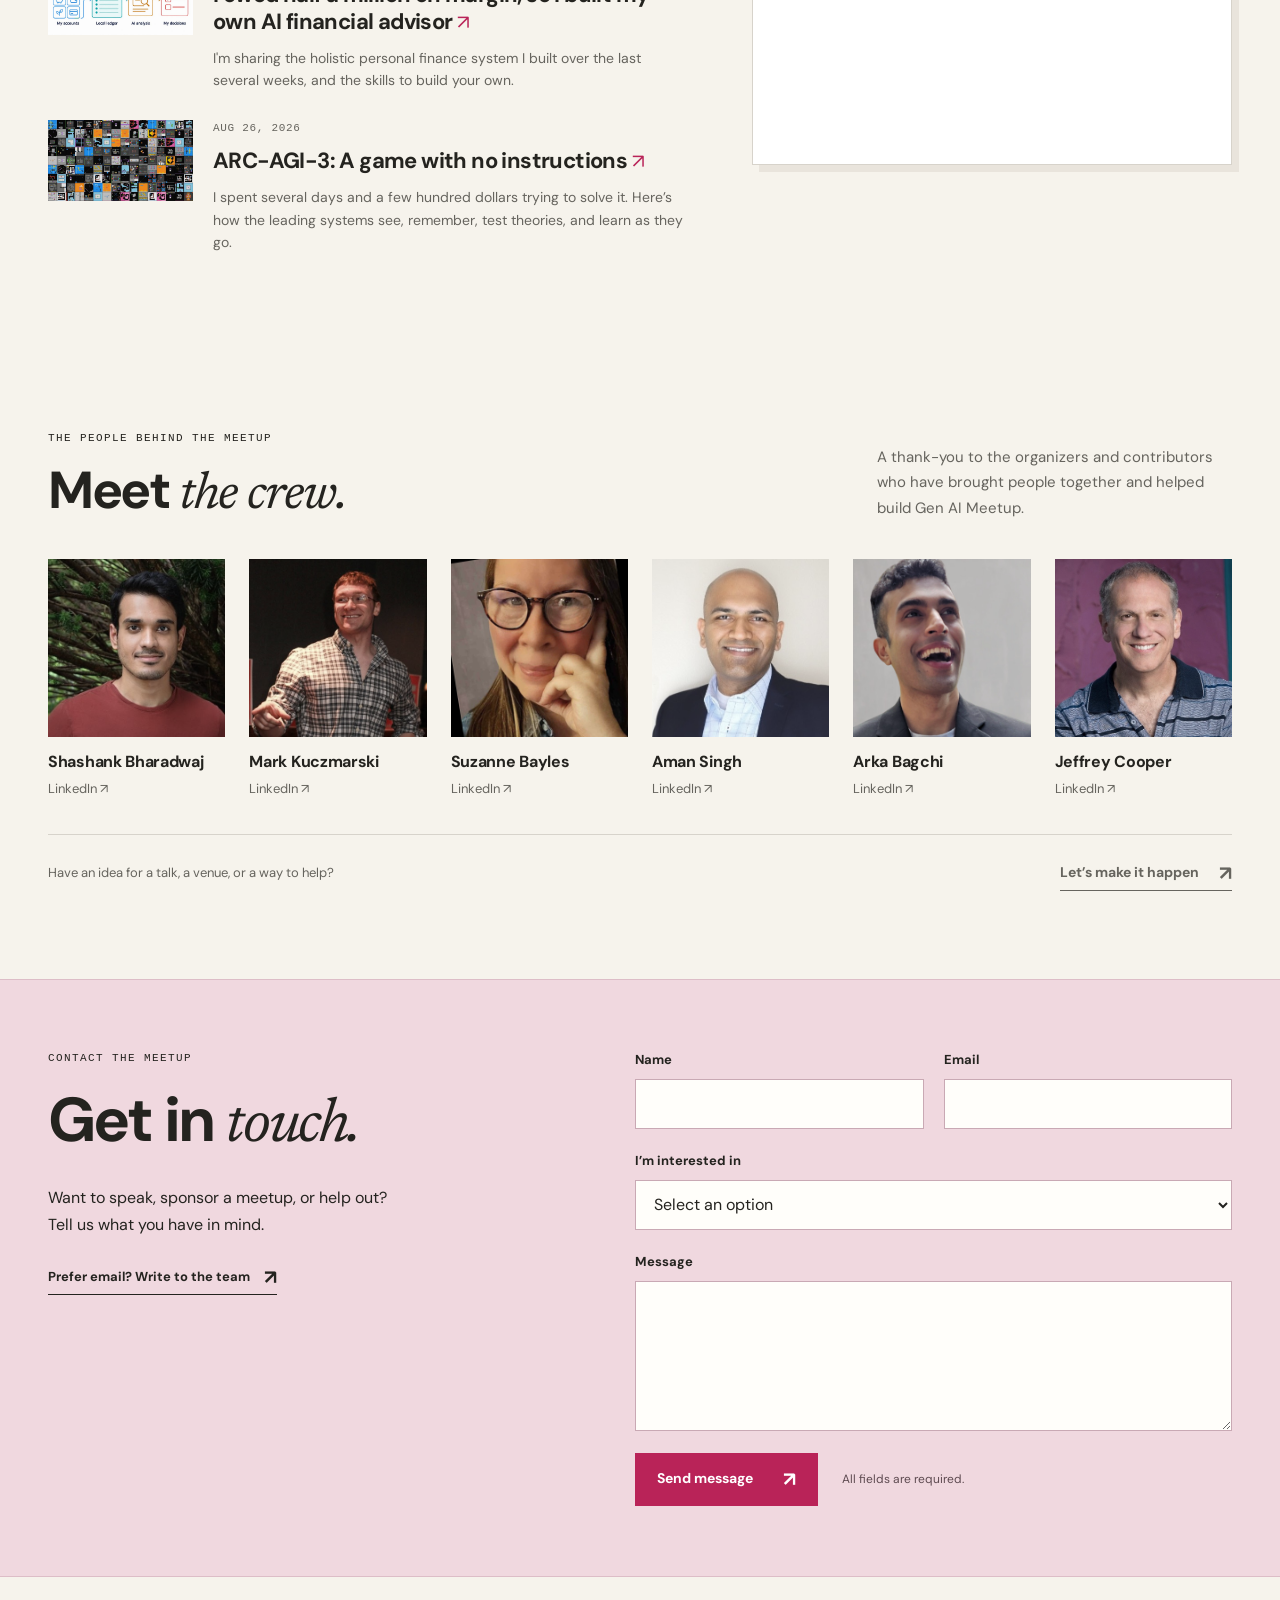
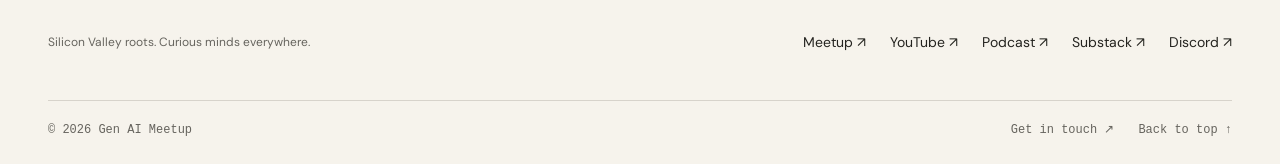
==== commit f9e9e4ff: "Extend company grid to screen edges on narrow layouts" ====
--- a/index.html
+++ b/index.html
@@ -65,7 +65,7 @@
       type="font/ttf"
       crossorigin
     />
-    <link rel="stylesheet" href="styles.css?v=712a06ab29" />
+    <link rel="stylesheet" href="styles.css?v=85e3412f39" />
     <script defer src="analytics.js"></script>
     <script defer src="podcast.js?v=5286595a4f"></script>
     <script defer src="script.js?v=bba27509d4"></script>
--- a/styles.css
+++ b/styles.css
@@ -1579,7 +1579,7 @@
   .reading-section .article-info { padding-top: 15px; }
   .partners-heading { flex-wrap: wrap; gap: 20px; }
   .partners-heading > p { flex-basis: 100%; max-width: 480px; }
-  .partner-grid { --partner-columns: 3; }
+  .partner-grid { --partner-columns: 3; margin-inline: -24px; }
   .partner-tile { height: 132px; }
   .partners-heading > div:first-child { flex-basis: 100%; }
   .crew-grid { grid-template-columns: repeat(3, 1fr); gap: 28px 20px; }
@@ -1624,7 +1624,7 @@
   .partners-section { padding-block: 38px; }
   .partners-heading h2 { font-size: 32px; }
   .partners-heading > p { font-size: 13px; }
-  .partner-grid { --partner-columns: 2; }
+  .partner-grid { --partner-columns: 2; margin-inline: -20px; }
   .partner-tile { height: 112px; }
   .partner-logo { padding: 14px 18px; gap: 5px; }
   .partner-logo img { height: 44px; }
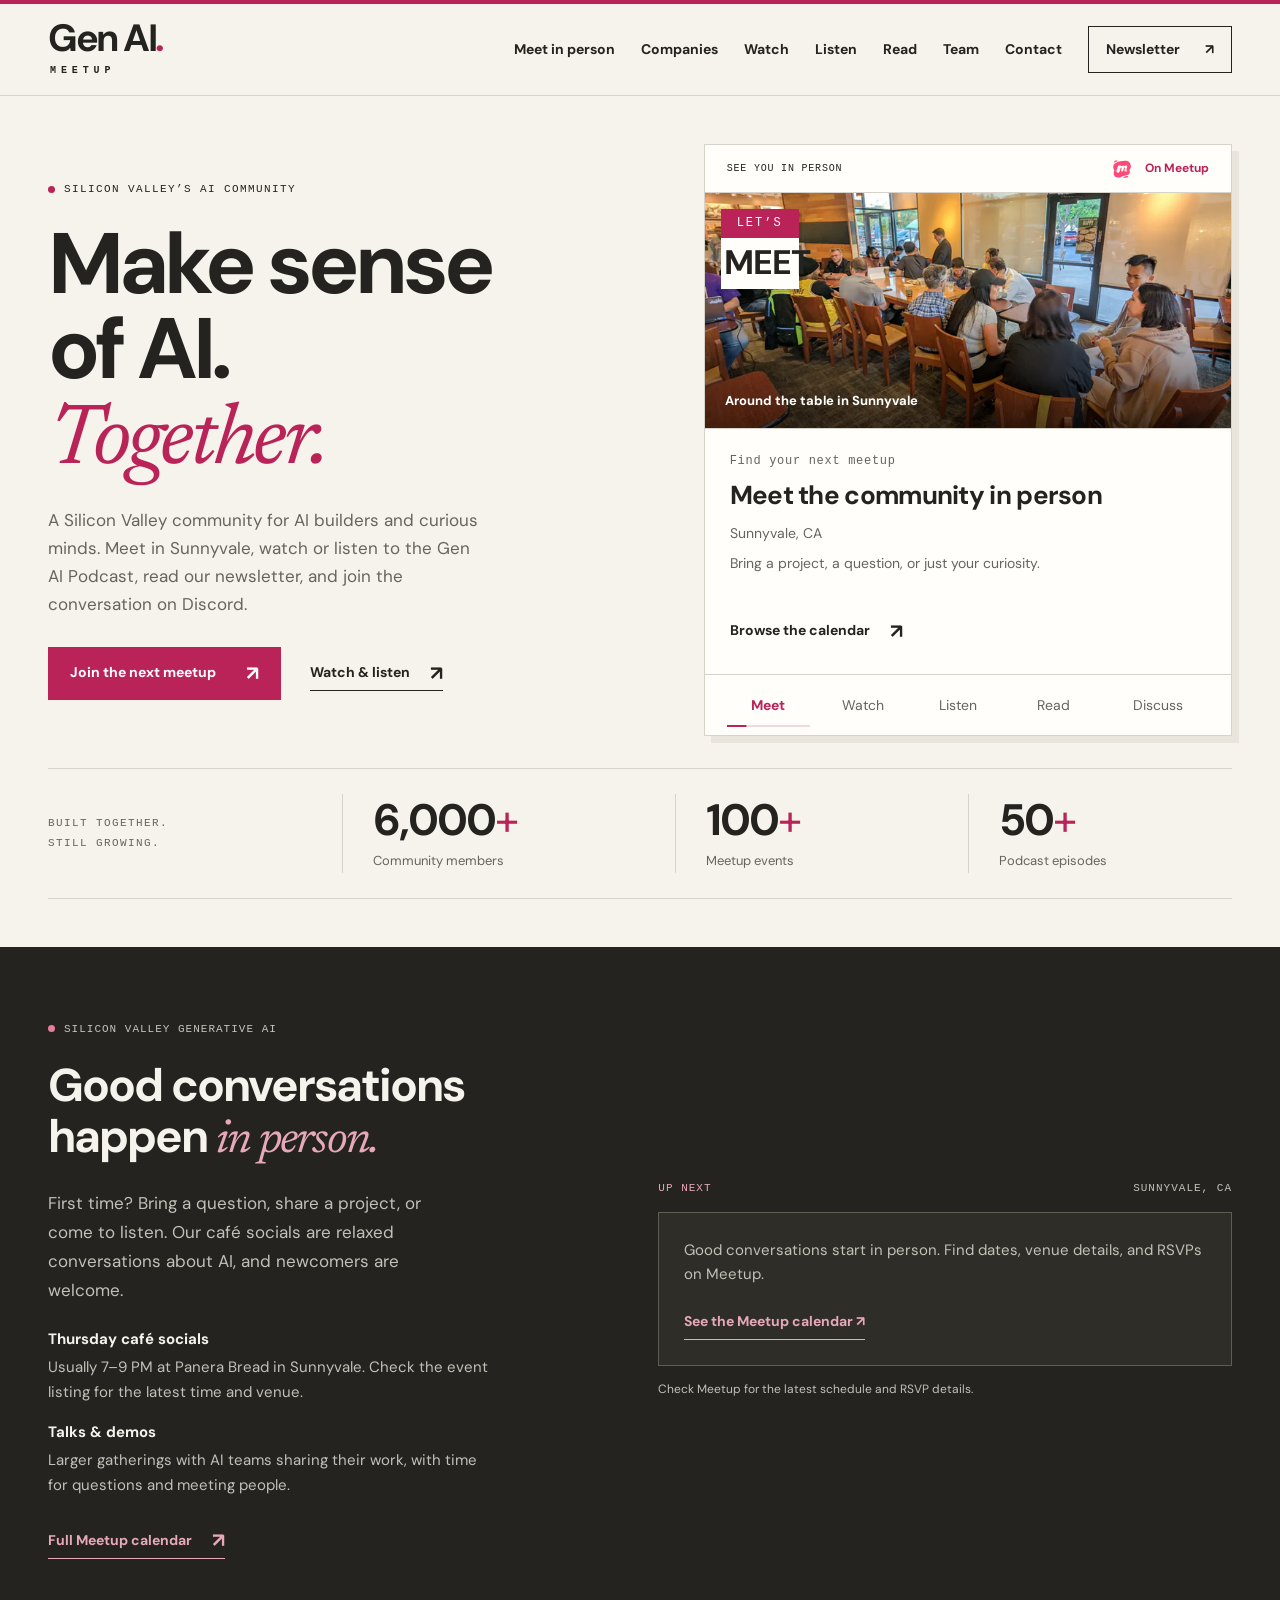
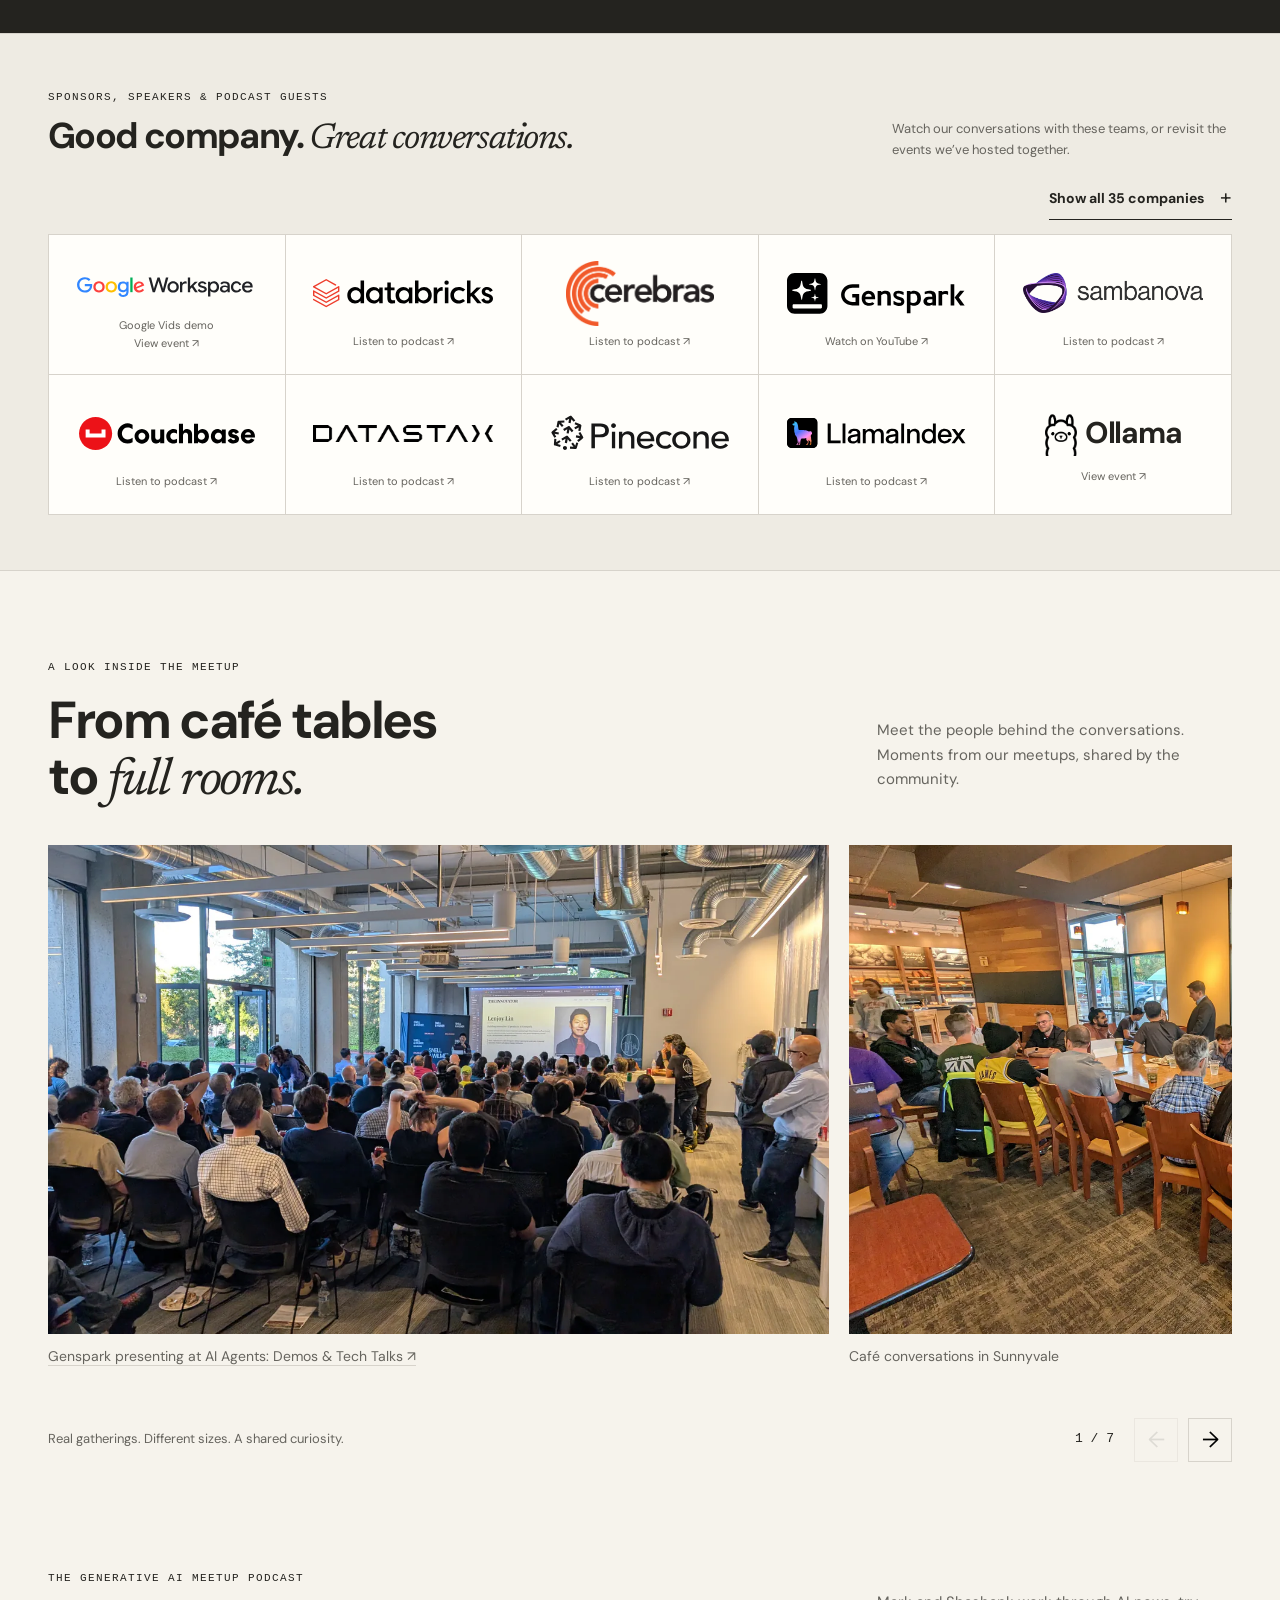
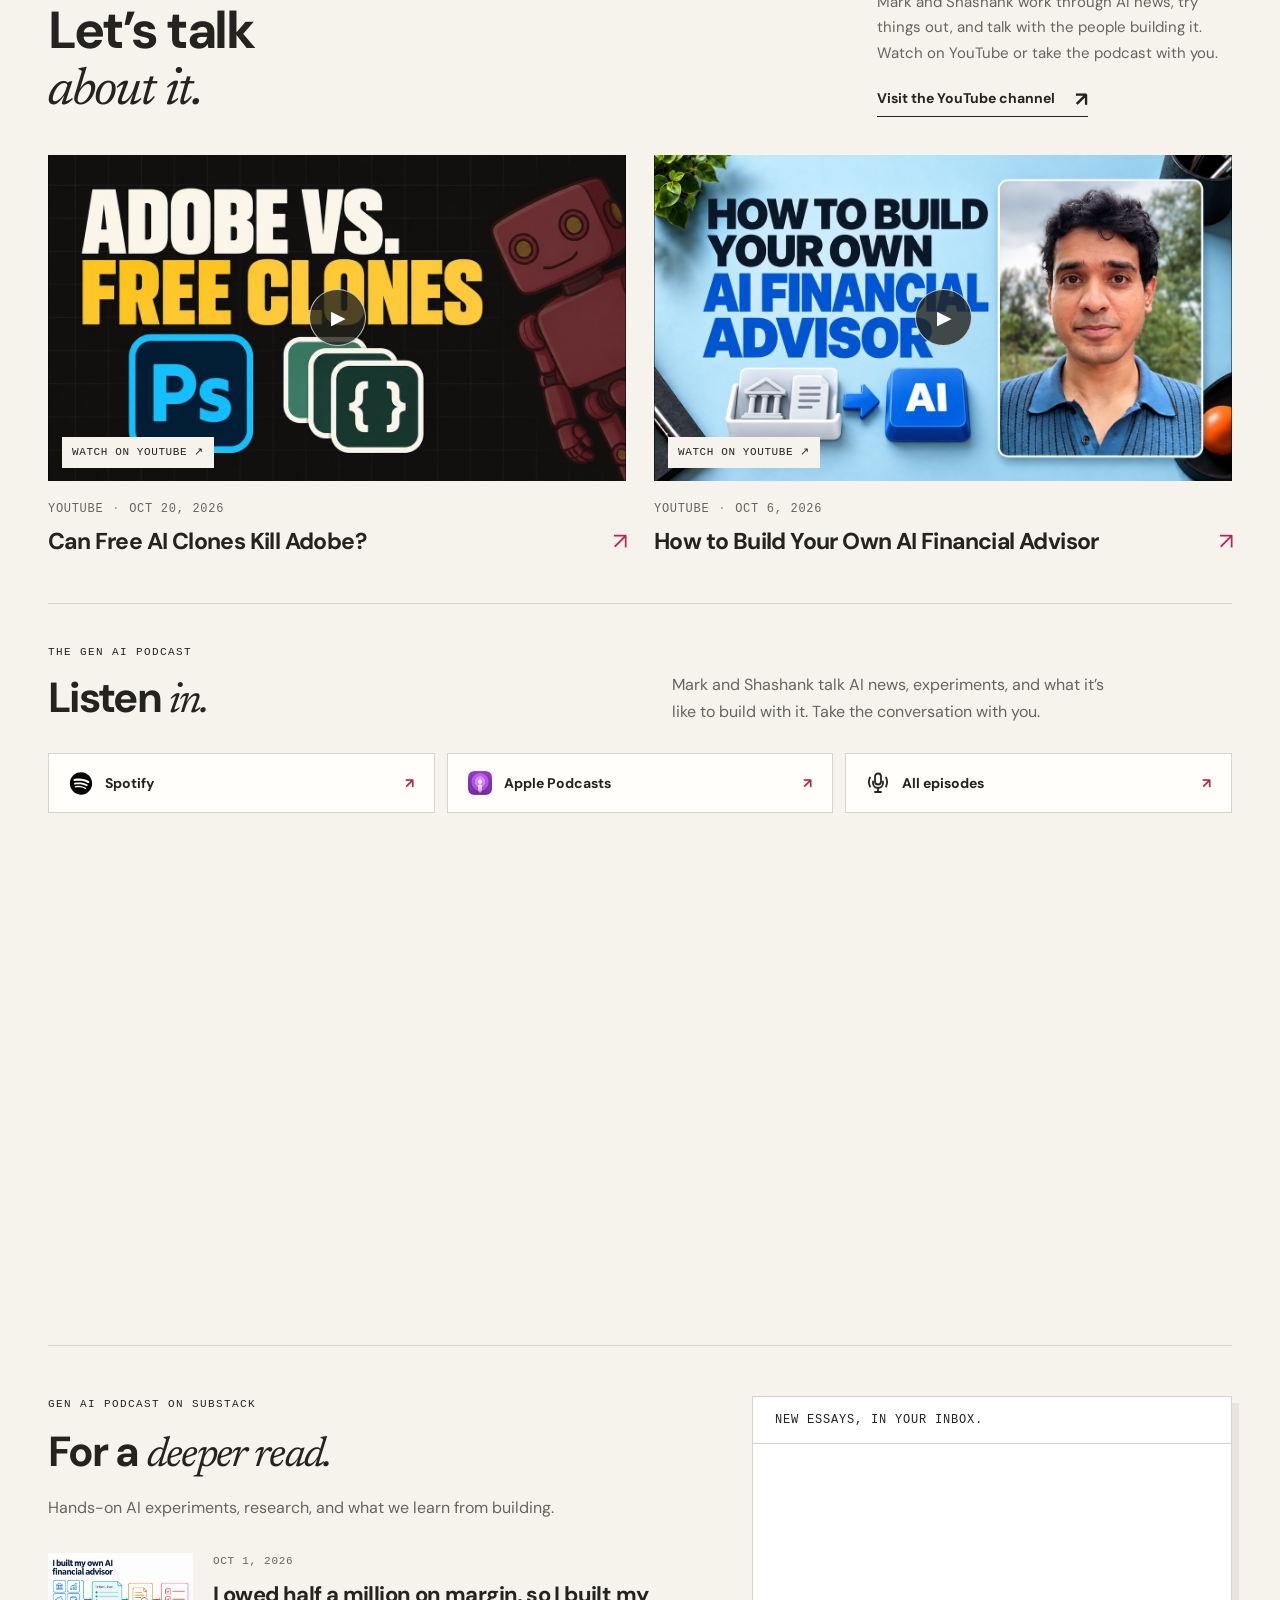
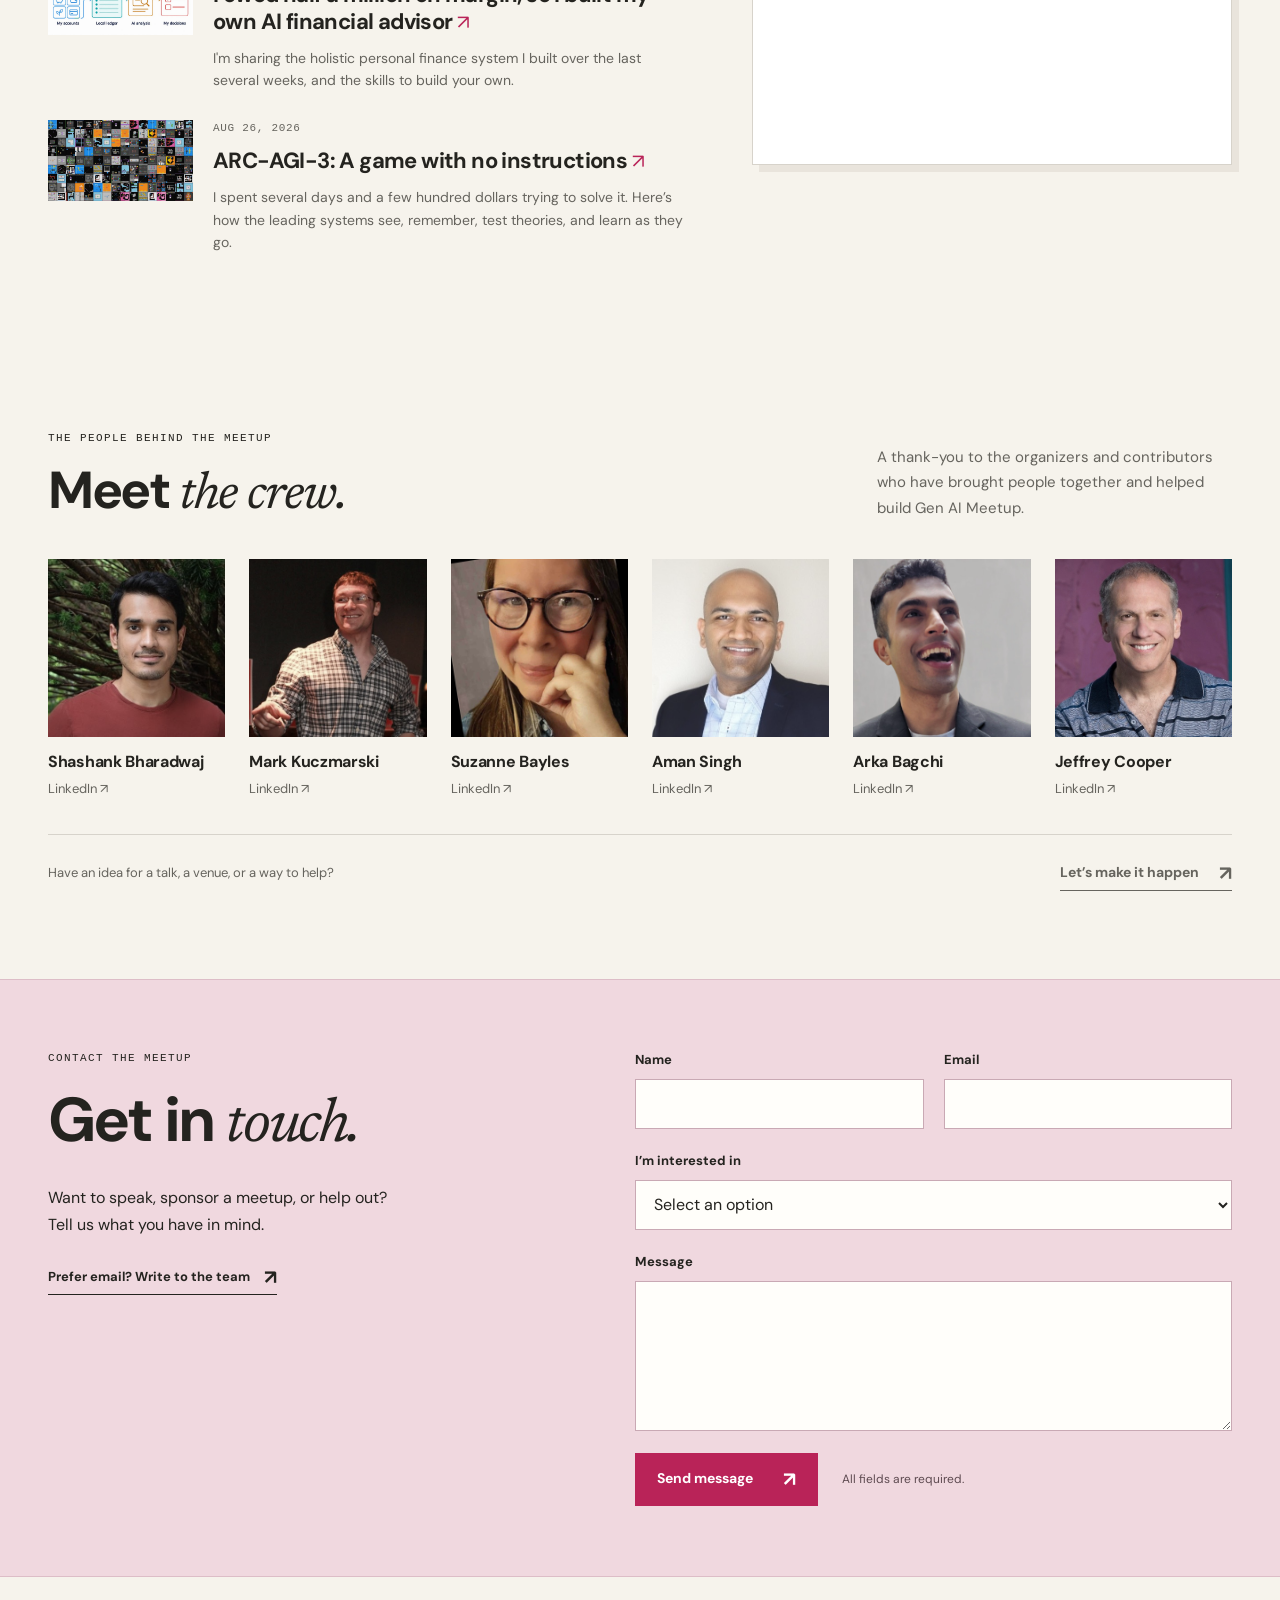
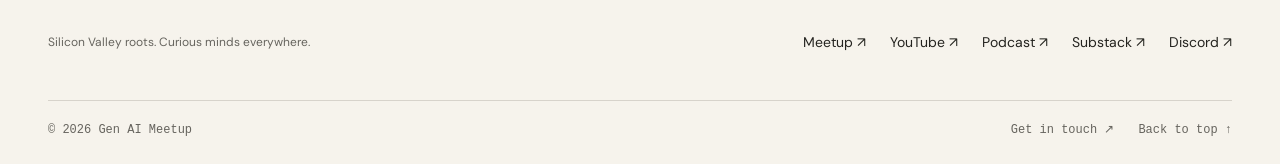
==== commit 3eca3c3e: "Match header navigation to section order" ====
--- a/index.html
+++ b/index.html
@@ -118,10 +118,10 @@
         </button>
         <nav class="main-nav" id="main-nav" aria-label="Main navigation">
           <a href="#events">Meet in person</a>
+          <a href="#sponsors">Companies</a>
           <a href="#watch">Watch</a>
           <a href="#podcast">Listen</a>
           <a href="#read">Read</a>
-          <a href="#sponsors">Companies</a>
           <a href="#crew">Team</a>
           <a href="#contact">Contact</a>
           <a
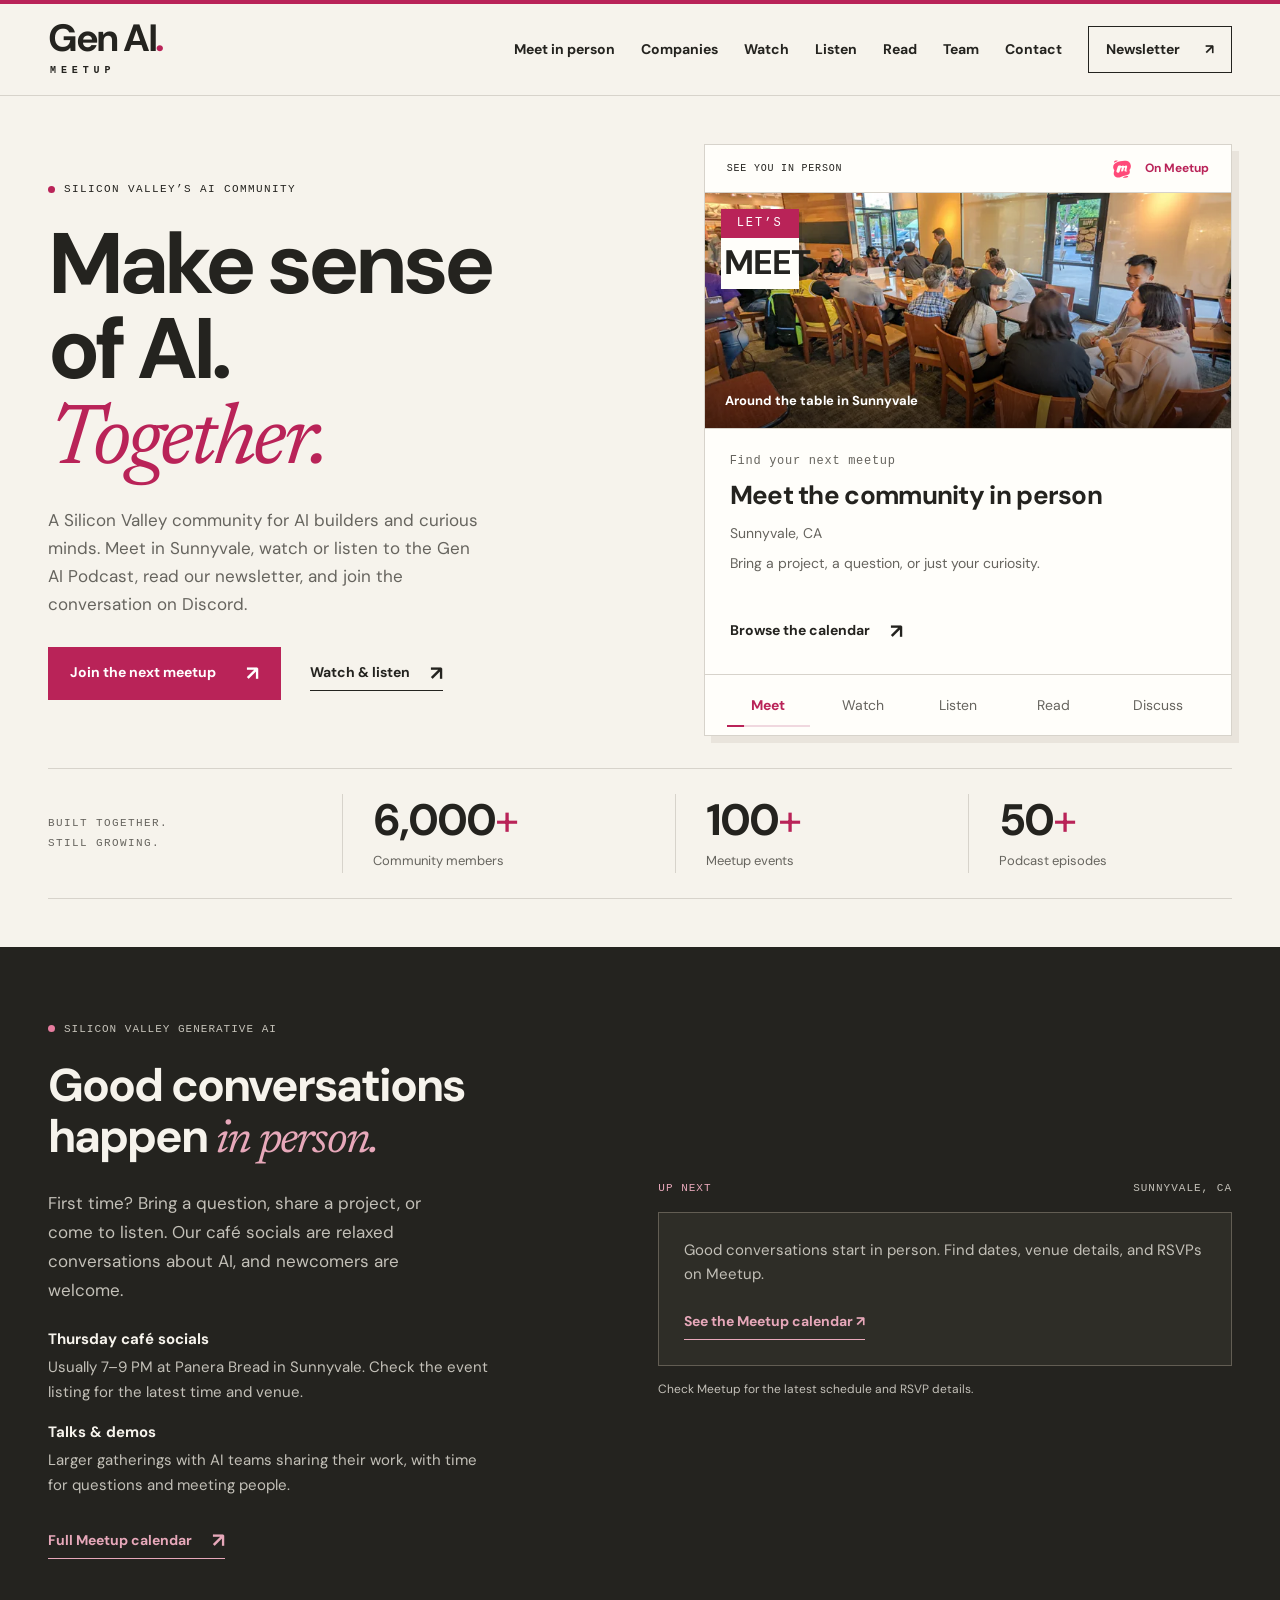
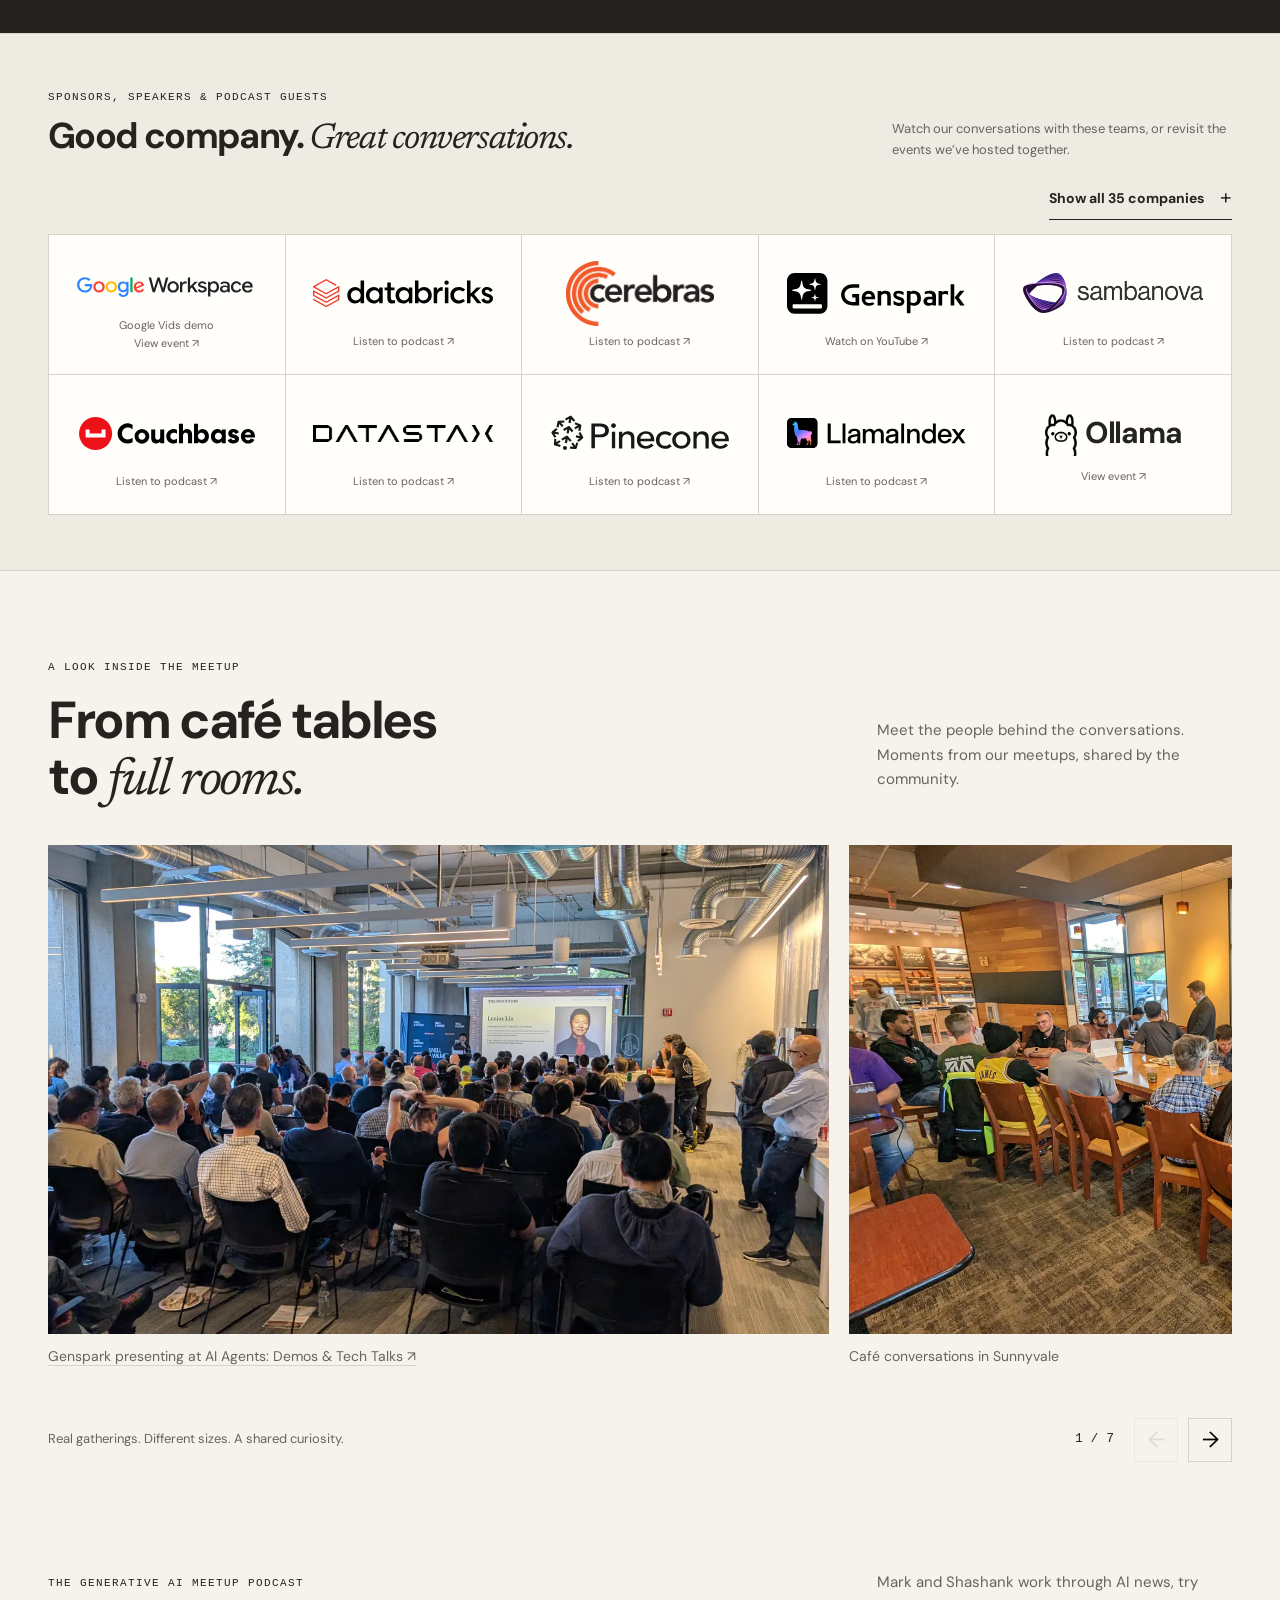
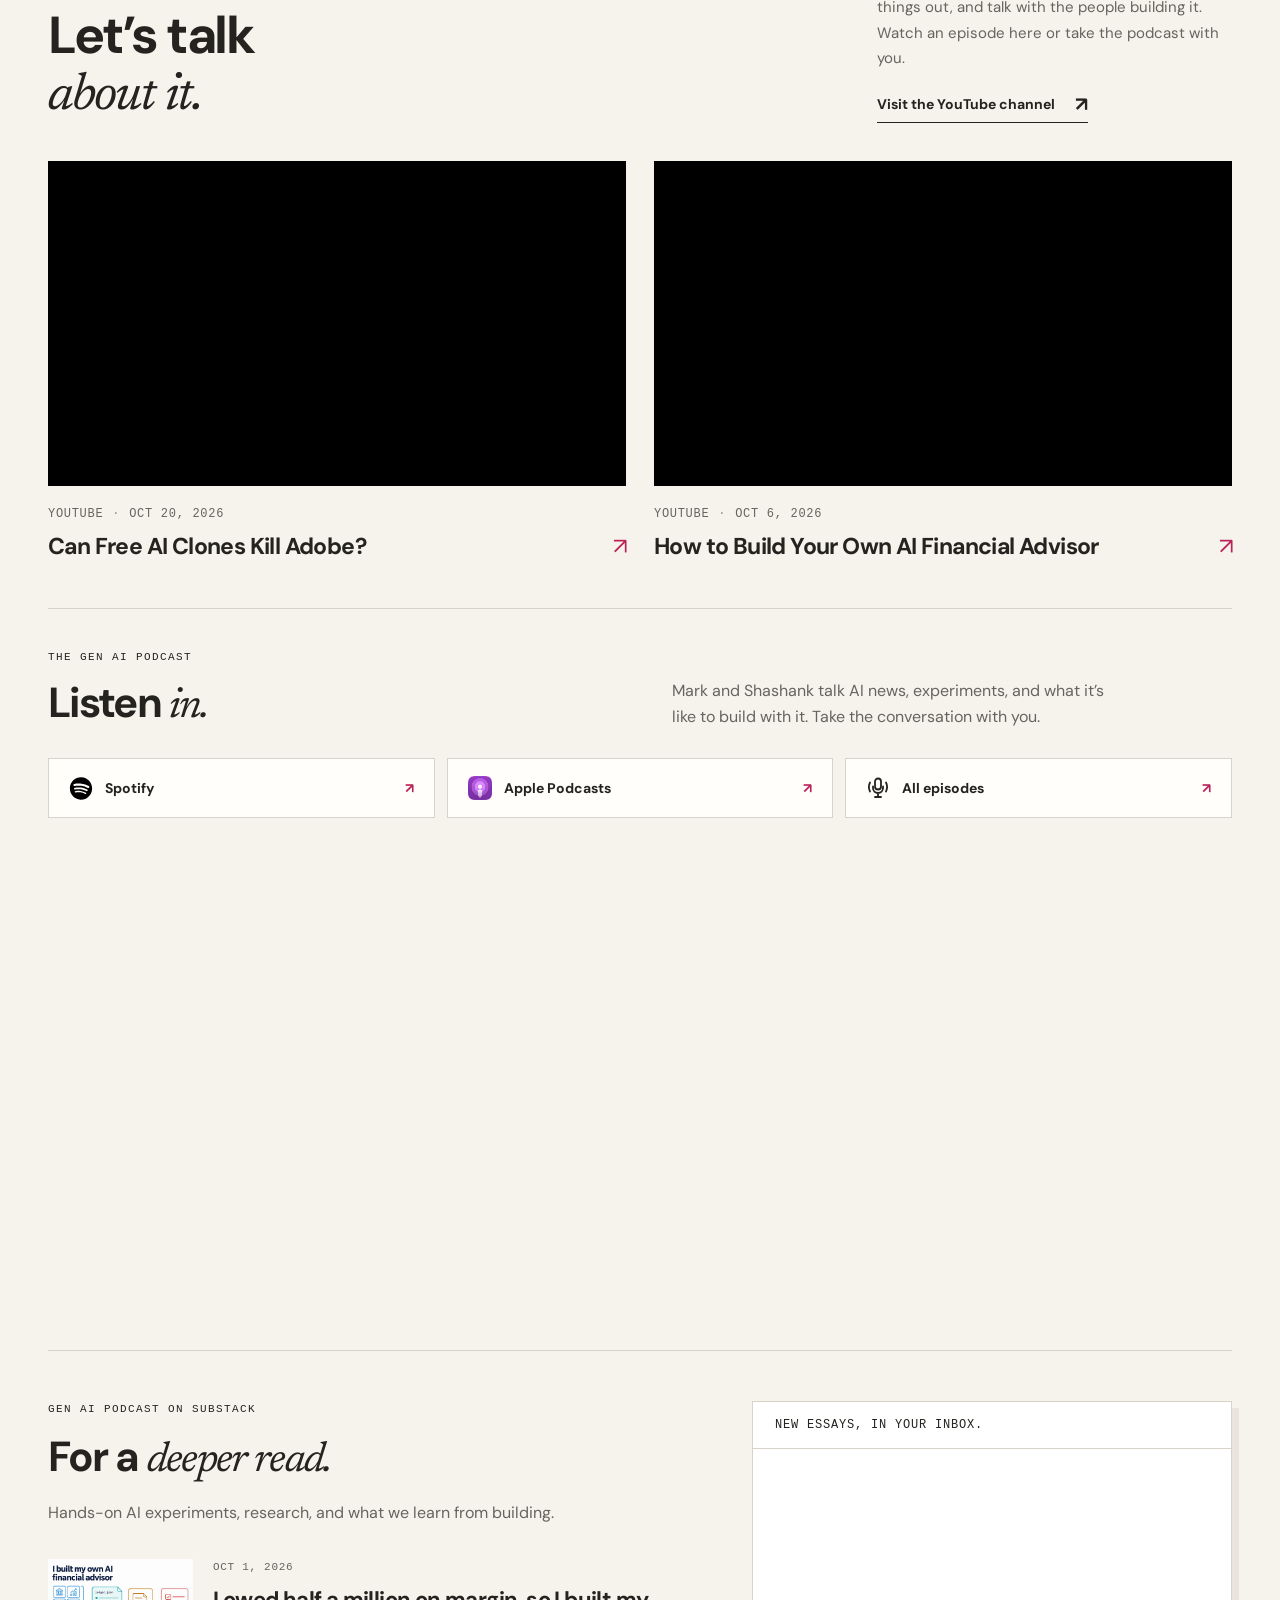
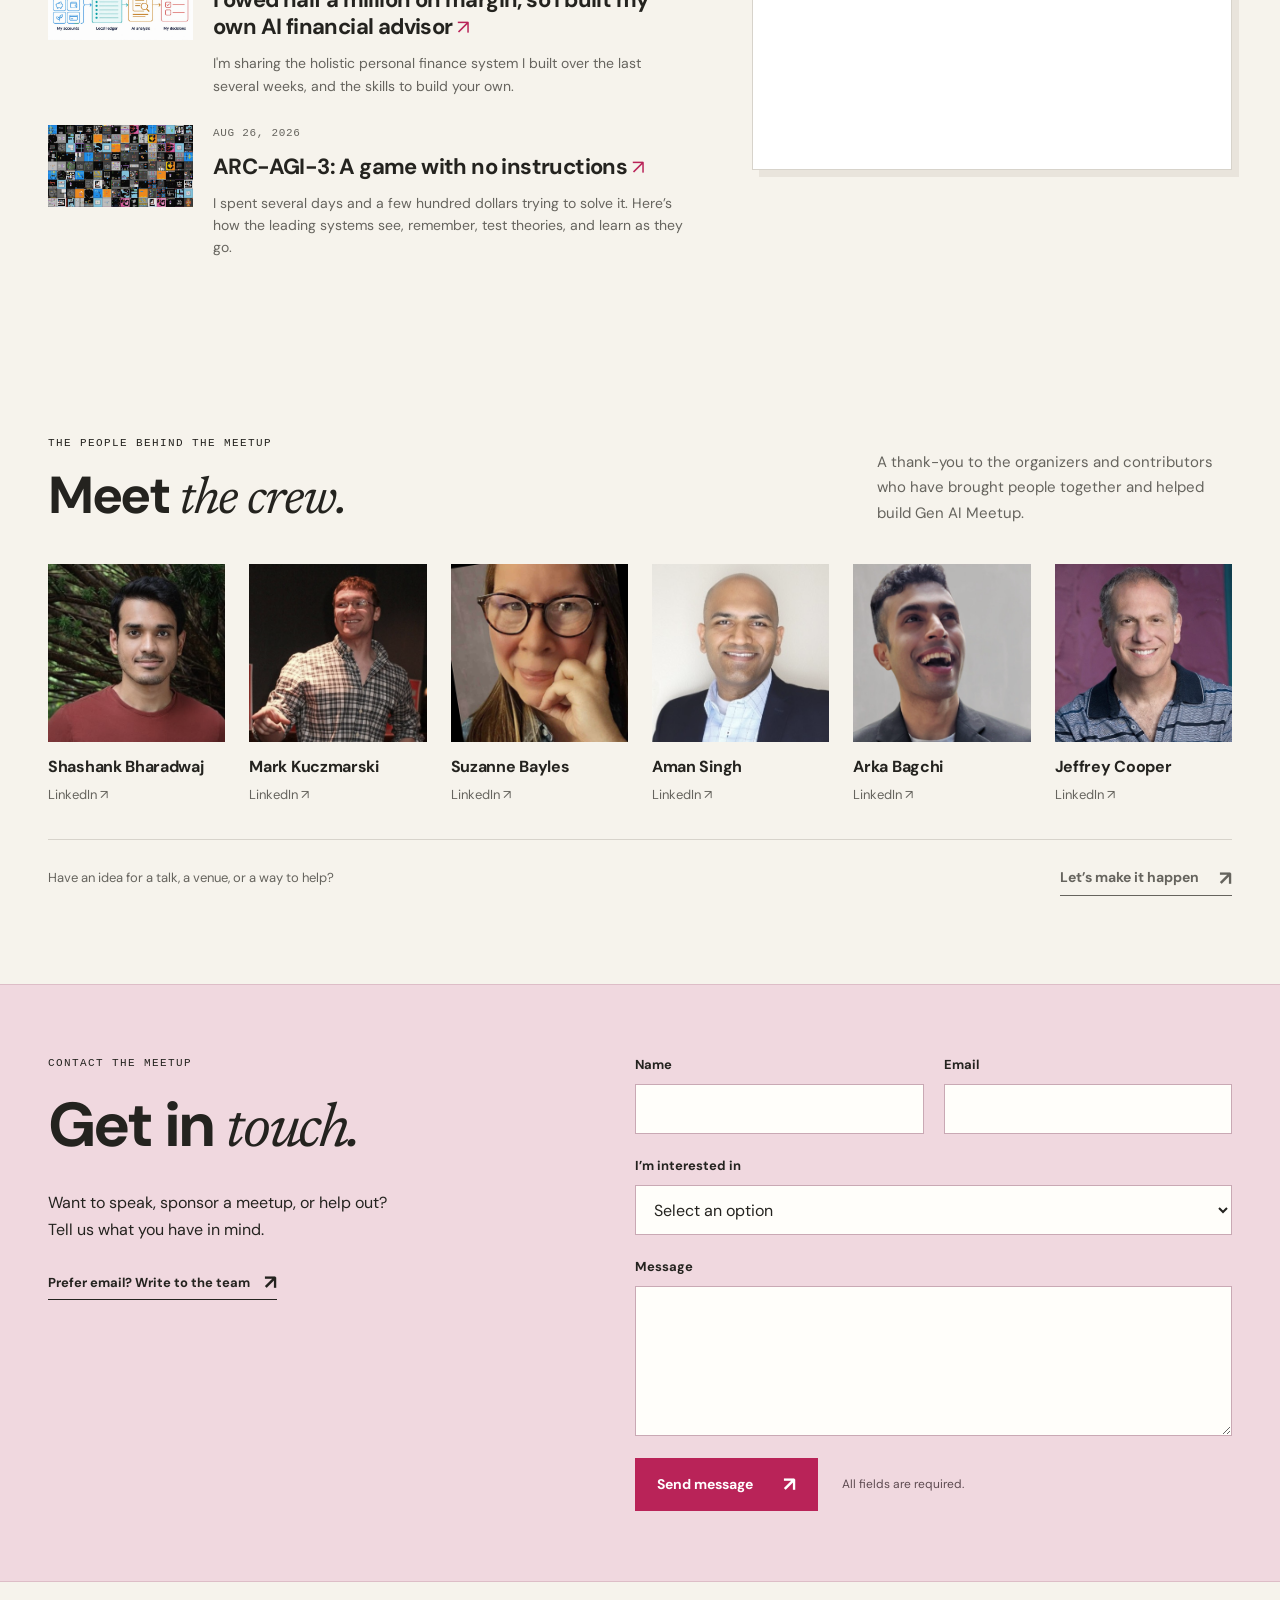
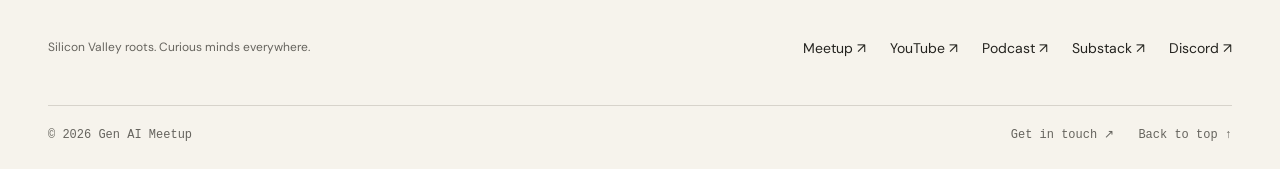
==== commit 319f9bcb: "Embed Watch section videos for inline playback" ====
--- a/index.html
+++ b/index.html
@@ -65,10 +65,10 @@
       type="font/ttf"
       crossorigin
     />
-    <link rel="stylesheet" href="styles.css?v=85e3412f39" />
+    <link rel="stylesheet" href="styles.css?v=4004cbb623" />
     <script defer src="analytics.js"></script>
     <script defer src="podcast.js?v=5286595a4f"></script>
-    <script defer src="script.js?v=bba27509d4"></script>
+    <script defer src="script.js?v=014fff9149"></script>
     <script defer src="events.js?v=e68bfa93fc"></script>
     <script defer src="gallery.js"></script>
     <script defer src="articles.js?v=7abcd734c1"></script>
@@ -431,7 +431,7 @@
           <div class="section-intro">
             <p>
               Mark and Shashank work through AI news, try things out, and talk
-              with the people building it. Watch on YouTube or take the podcast
+              with the people building it. Watch an episode here or take the podcast
               with you.
             </p>
             <a
@@ -445,60 +445,48 @@
         </div>
         <div class="video-grid" id="youtube-gallery">
           <article class="video-card">
-            <a
-              class="video-link"
-              href="https://www.youtube.com/watch?v=mt4qfLVVh9g"
-              data-channel="youtube"
-              data-location="video"
-               target="_blank" rel="noopener noreferrer"><div class="video-image">
-                <img
-                  src="assets/editorial/youtube-mt4qfLVVh9g-maxresdefault.jpg"
-                  width="1280"
-                  height="720"
-                  alt="Can Free AI Clones Kill Adobe? video thumbnail."
-                  loading="lazy"
-                /><span class="play-button" aria-hidden="true">▶</span
-                ><span class="video-label">WATCH ON YOUTUBE ↗</span>
-              </div>
-              <div class="video-info">
-                <p class="meta">
-                  YOUTUBE <span>·</span>
-                  <time datetime="2026-10-20">OCT 20, 2026</time>
-                </p>
-                <h3>
-                  Can Free AI Clones Kill Adobe?
-                  <span aria-hidden="true">↗</span>
-                </h3>
-              </div></a
-            >
+            <iframe
+              class="video-embed"
+              src="https://www.youtube-nocookie.com/embed/mt4qfLVVh9g?playsinline=1&amp;rel=0"
+              title="Play Can Free AI Clones Kill Adobe?"
+              width="560"
+              height="315"
+              loading="lazy"
+              allow="accelerometer; autoplay; encrypted-media; gyroscope; picture-in-picture; web-share"
+              allowfullscreen
+              referrerpolicy="strict-origin-when-cross-origin"
+            ></iframe>
+            <div class="video-info">
+              <p class="meta">
+                YOUTUBE <span>·</span>
+                <time datetime="2026-10-20">OCT 20, 2026</time>
+              </p>
+              <h3>
+                <a class="video-link" href="https://www.youtube.com/watch?v=mt4qfLVVh9g" data-channel="youtube" data-location="video" target="_blank" rel="noopener noreferrer">Can Free AI Clones Kill Adobe? <span aria-hidden="true">↗</span></a>
+              </h3>
+            </div>
           </article>
           <article class="video-card">
-            <a
-              class="video-link"
-              href="https://www.youtube.com/watch?v=LGOAQZbvJ28"
-              data-channel="youtube"
-              data-location="video"
-               target="_blank" rel="noopener noreferrer"><div class="video-image">
-                <img
-                  src="assets/editorial/youtube-LGOAQZbvJ28-maxresdefault.jpg"
-                  width="1280"
-                  height="720"
-                  alt="How to Build Your Own AI Financial Advisor video thumbnail."
-                  loading="lazy"
-                /><span class="play-button" aria-hidden="true">▶</span
-                ><span class="video-label">WATCH ON YOUTUBE ↗</span>
-              </div>
-              <div class="video-info">
-                <p class="meta">
-                  YOUTUBE <span>·</span>
-                  <time datetime="2026-10-06">OCT 6, 2026</time>
-                </p>
-                <h3>
-                  How to Build Your Own AI Financial Advisor
-                  <span aria-hidden="true">↗</span>
-                </h3>
-              </div></a
-            >
+            <iframe
+              class="video-embed"
+              src="https://www.youtube-nocookie.com/embed/LGOAQZbvJ28?playsinline=1&amp;rel=0"
+              title="Play How to Build Your Own AI Financial Advisor"
+              width="560"
+              height="315"
+              loading="lazy"
+              allow="accelerometer; autoplay; encrypted-media; gyroscope; picture-in-picture; web-share"
+              allowfullscreen
+              referrerpolicy="strict-origin-when-cross-origin"
+            ></iframe>
+            <div class="video-info">
+              <p class="meta">
+                YOUTUBE <span>·</span>
+                <time datetime="2026-10-06">OCT 6, 2026</time>
+              </p>
+              <h3>
+                <a class="video-link" href="https://www.youtube.com/watch?v=LGOAQZbvJ28" data-channel="youtube" data-location="video" target="_blank" rel="noopener noreferrer">How to Build Your Own AI Financial Advisor <span aria-hidden="true">↗</span></a>
+              </h3>
+            </div>
           </article>
         </div>
         <section class="podcast-section" id="podcast" aria-labelledby="podcast-title">
--- a/styles.css
+++ b/styles.css
@@ -658,6 +658,16 @@
   grid-template-columns: 1fr 1fr;
   gap: 28px;
 }
+.video-card { min-width: 0; }
+.video-embed {
+  display: block;
+  width: 100%;
+  height: auto;
+  aspect-ratio: 16 / 9;
+  min-height: 200px;
+  border: 0;
+  background: #000;
+}
 .video-image {
   position: relative;
   overflow: hidden;
@@ -668,9 +678,6 @@
   aspect-ratio: 16/9;
   object-fit: cover;
   transition: transform 0.4s;
-}
-.video-link:hover img {
-  transform: scale(1.025);
 }
 .play-button {
   position: absolute;
@@ -688,20 +695,6 @@
   padding-left: 3px;
   transition: background 0.2s;
 }
-.video-link:hover .play-button {
-  background: var(--pink);
-}
-.video-label {
-  position: absolute;
-  bottom: 13px;
-  left: 14px;
-  font-family: var(--mono);
-  font-size: 11px;
-  line-height: 1.3;
-  letter-spacing: .6px;
-  padding: 8px 10px;
-  background: var(--paper);
-}
 .video-info {
   padding: 19px 0 0;
 }
@@ -711,6 +704,8 @@
   letter-spacing: -0.6px;
   line-height: 1.25;
   margin-top: 9px;
+}
+.video-link {
   display: flex;
   justify-content: space-between;
   gap: 18px;
@@ -719,7 +714,7 @@
   font-weight: 400;
   color: var(--pink);
 }
-.video-link:hover h3 {
+.video-link:hover {
   color: var(--pink);
 }
 .podcast-strip {
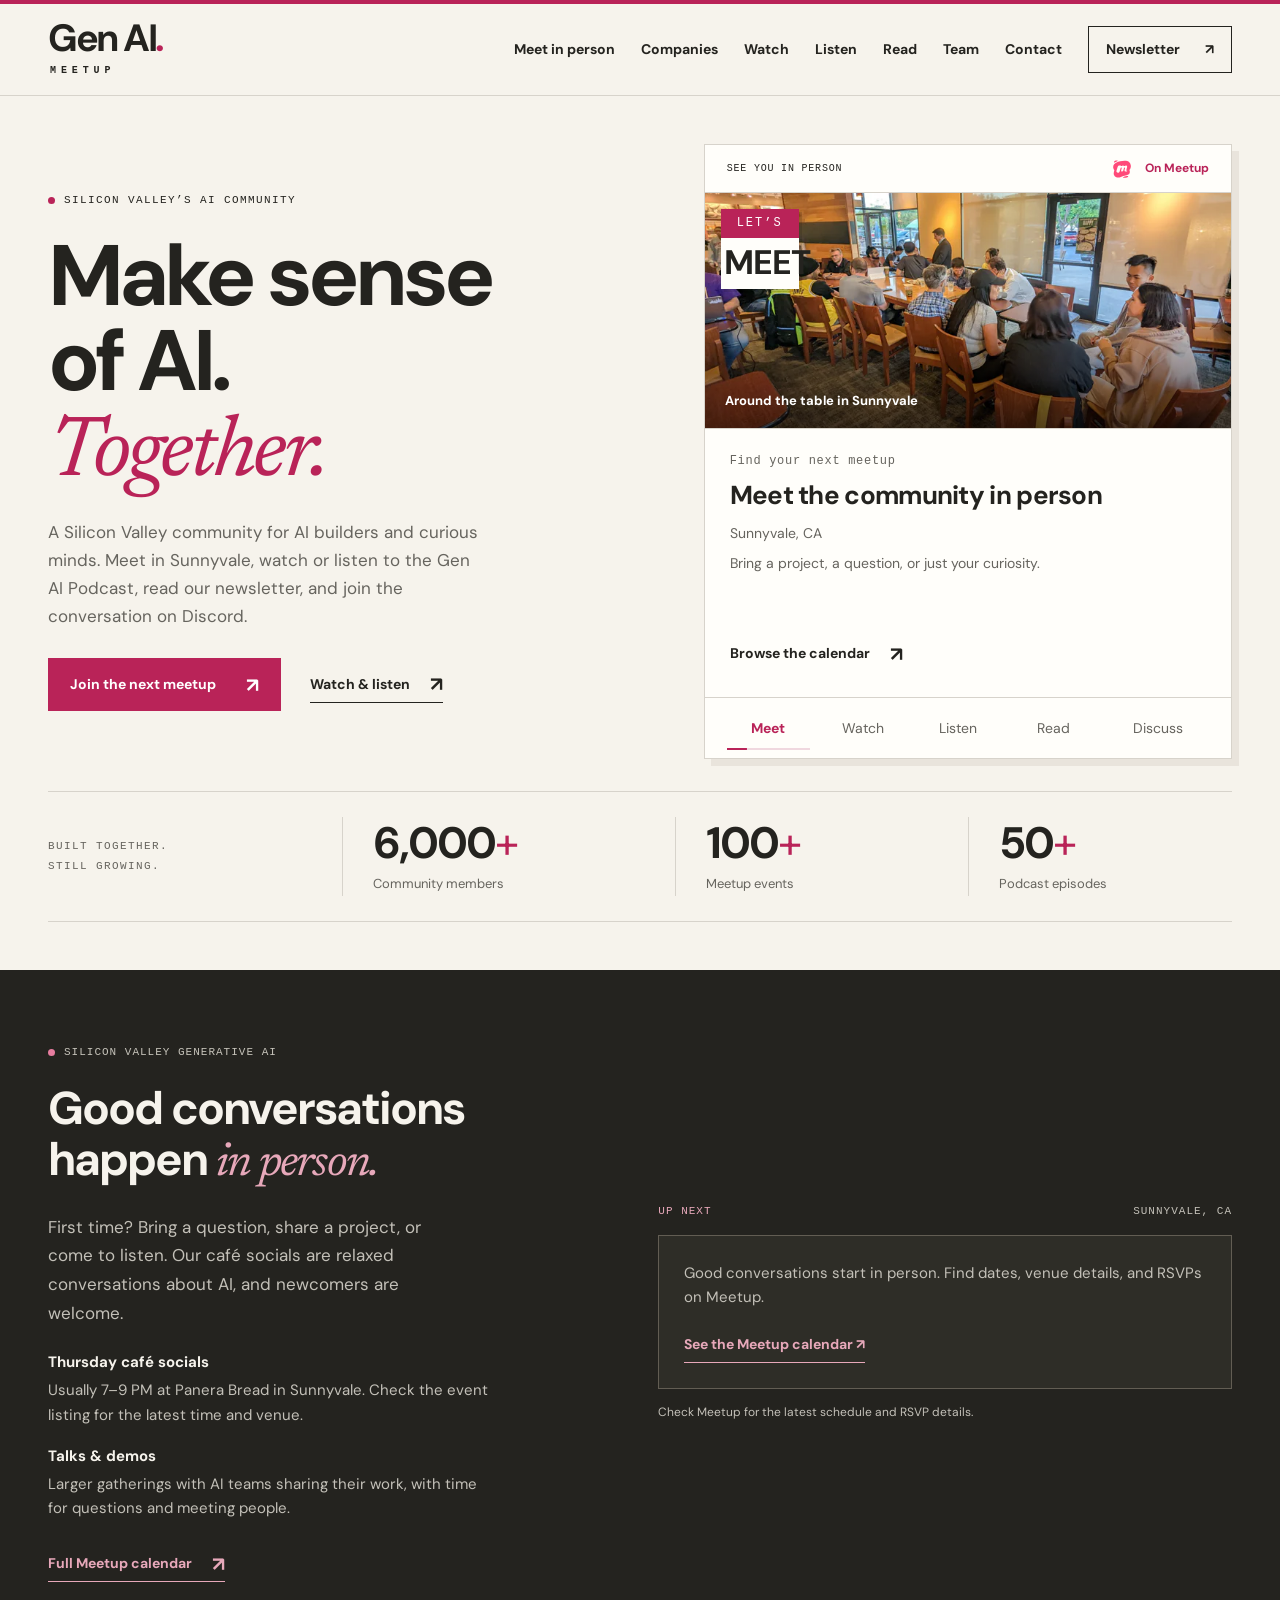
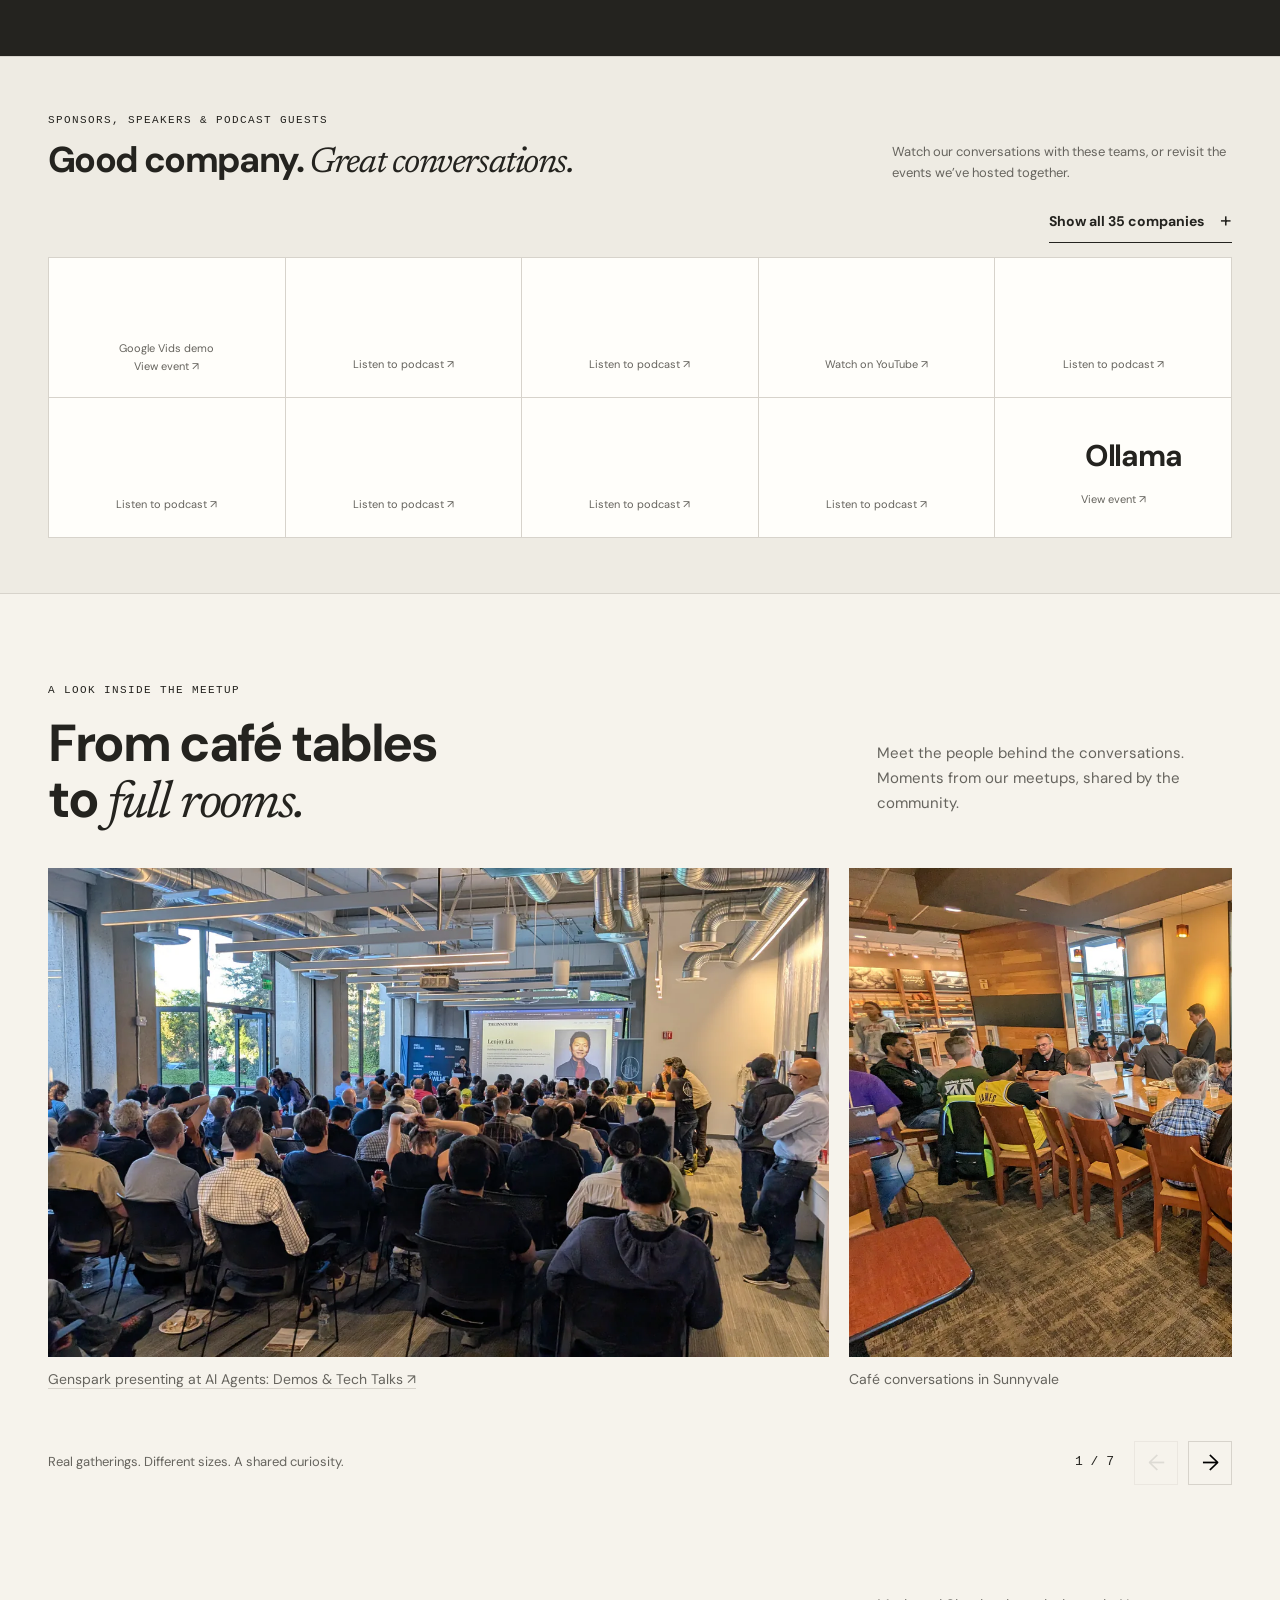
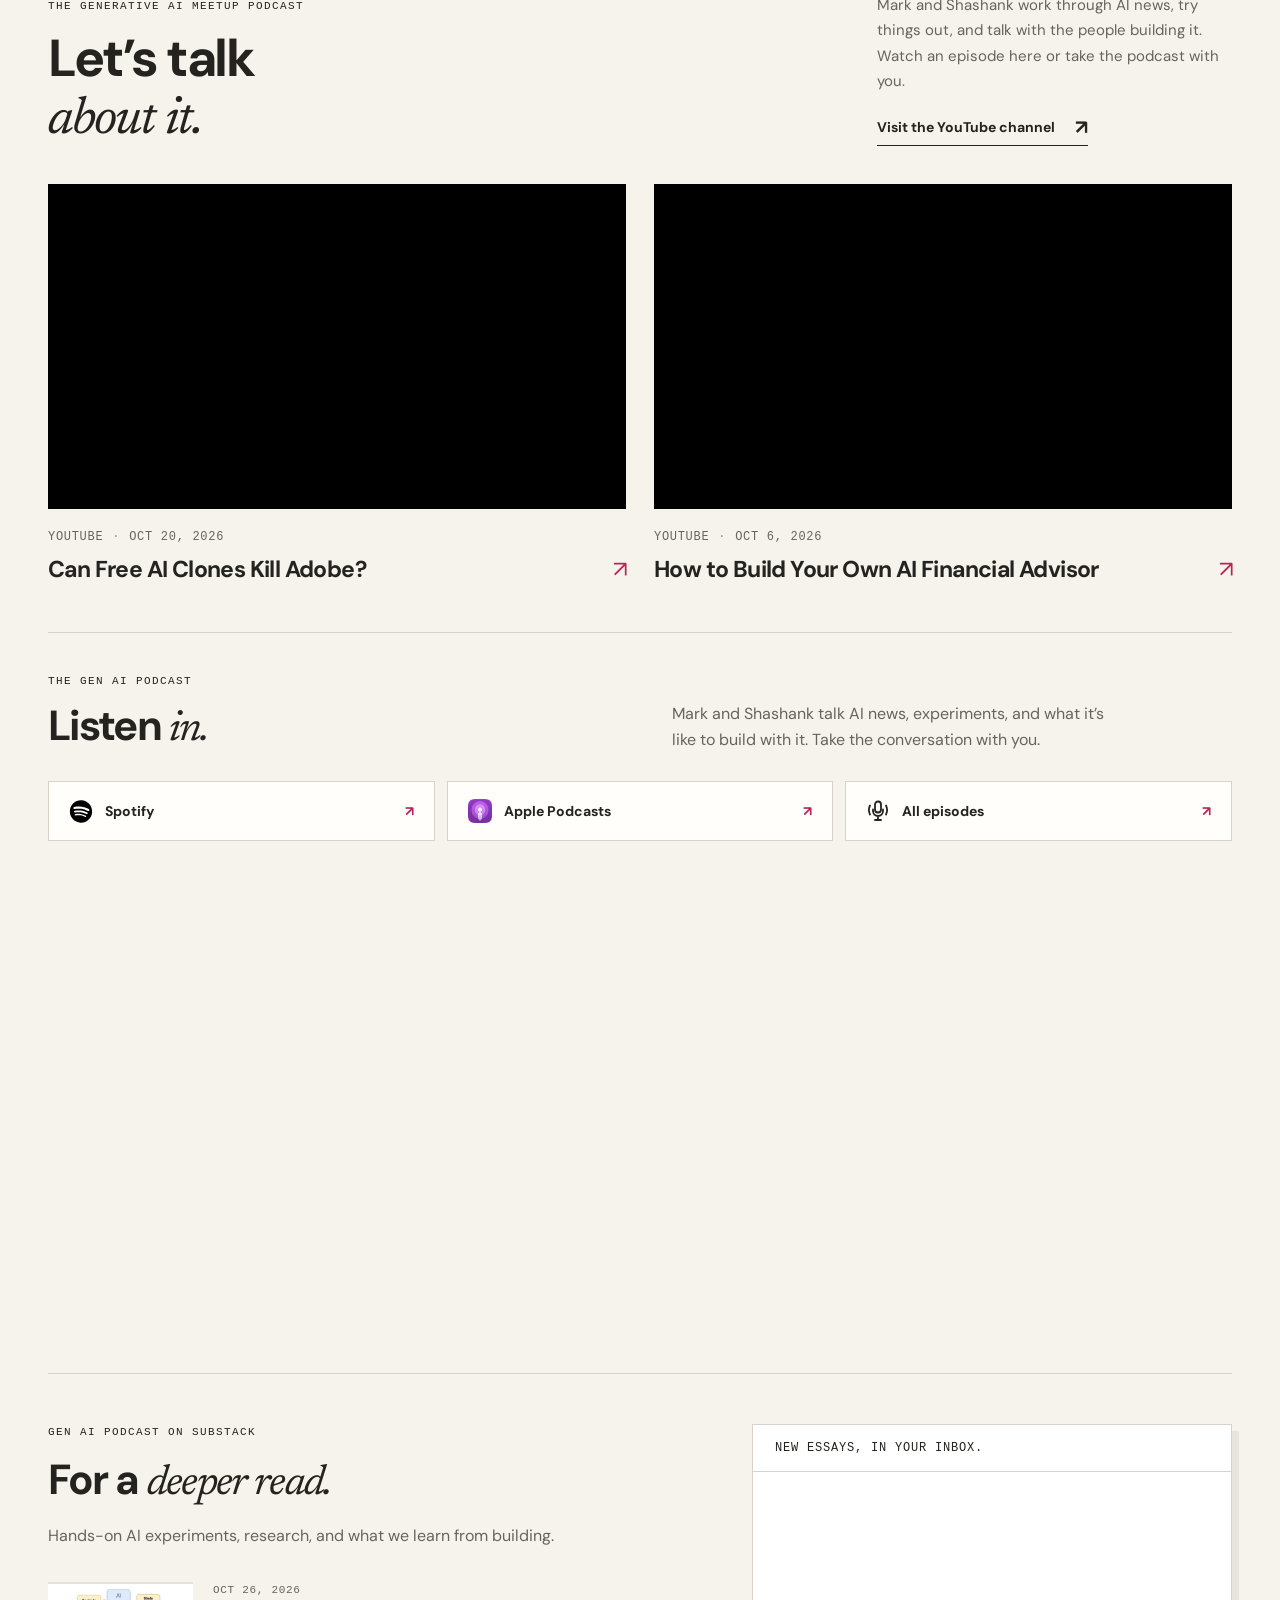
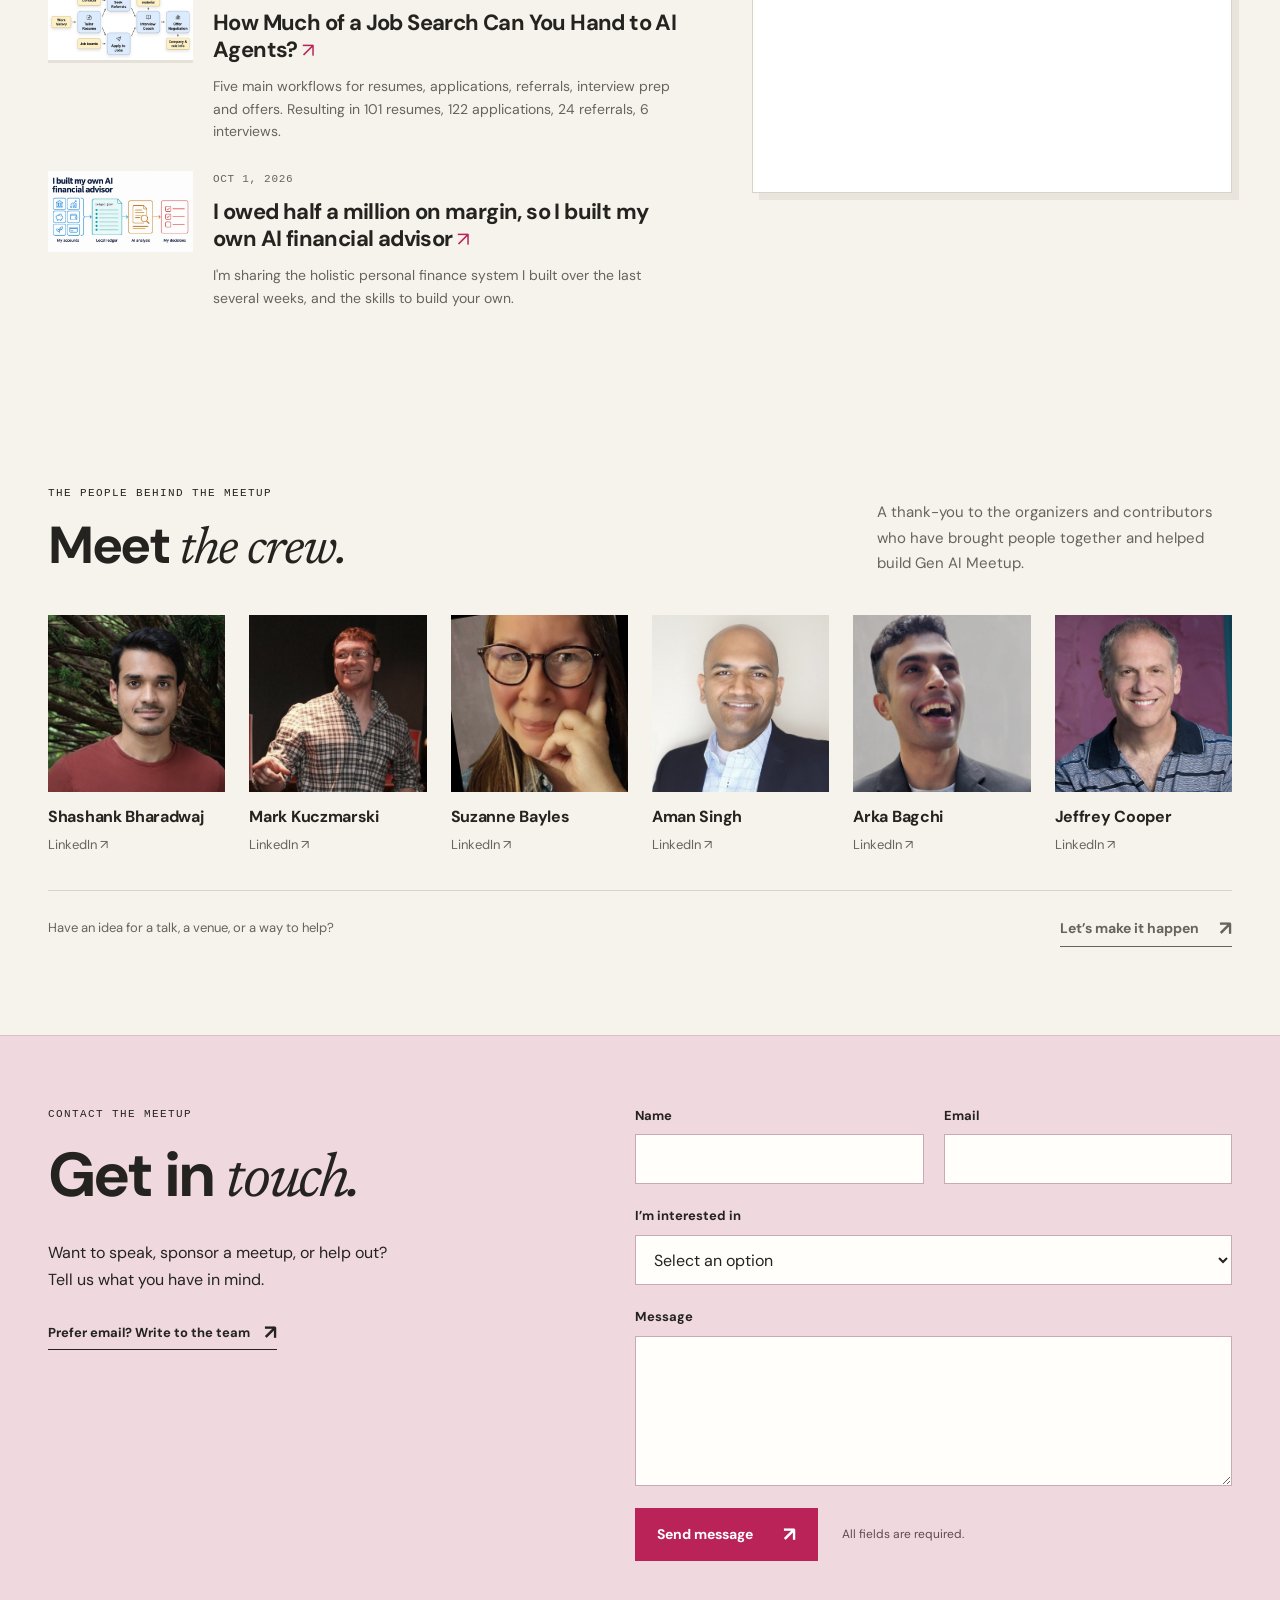
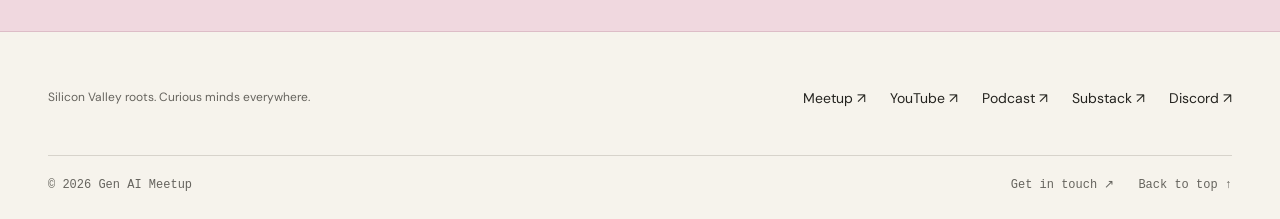
==== commit bb0f3ac9: "Feature the latest AI job search article" ====
--- a/index.html
+++ b/index.html
@@ -225,34 +225,33 @@
           </div>
           <a
             class="feature-cover"
-            href="https://genaipod.substack.com/p/personal-finance"
+            href="https://genaipod.substack.com/p/ai-job-search"
             data-channel="substack"
             data-location="hero-article"
-            aria-label="Read: I owed half a million on margin, so I built my own AI financial advisor"
+            aria-label="Read How Much of a Job Search Can You Hand to AI Agents?"
              target="_blank" rel="noopener noreferrer"><img
-              src="assets/editorial/substack-personal-finance-2f8901e097c1.jpg"
-              width="1100"
-              height="619"
-              alt="A diagram of a personal AI financial advisor: accounts, local ledger, AI analysis, and decisions."
+              src="assets/editorial/substack-ai-job-search-3f55e3ac8109.jpg"
+              width="960"
+              height="504"
+              alt=""
               loading="lazy"
           /></a>
           <div class="feature-copy">
-            <p class="meta"><time datetime="2026-10-01T13:45:50Z">OCT 1, 2026</time></p>
+            <p class="meta"><time datetime="2026-10-26T01:21:14Z">OCT 26, 2026</time></p>
             <h2>
               <a
-                href="https://genaipod.substack.com/p/personal-finance"
+                href="https://genaipod.substack.com/p/ai-job-search"
                 data-channel="substack"
                 data-location="hero-article"
-                 target="_blank" rel="noopener noreferrer">I owed half a million on margin, so I built my own AI financial
-                advisor</a
+                 target="_blank" rel="noopener noreferrer">How Much of a Job Search Can You Hand to AI Agents?</a
               >
             </h2>
             <p>
-              I&#x27;m sharing the holistic personal finance system I built over the last several weeks, and the skills to build your own.
+              Five main workflows for resumes, applications, referrals, interview prep and offers. Resulting in 101 resumes, 122 applications, 24 referrals, 6 interviews.
             </p>
             <a
               class="text-link"
-              href="https://genaipod.substack.com/p/personal-finance"
+              href="https://genaipod.substack.com/p/ai-job-search"
               data-channel="substack"
               data-location="hero-article"
                target="_blank" rel="noopener noreferrer">Read the story <span aria-hidden="true">↗</span></a
@@ -534,39 +533,19 @@
           </header>
         <div class="article-grid">
           <article class="article-card">
-            <a class="article-image" href="https://genaipod.substack.com/p/personal-finance" data-channel="substack" data-location="article" aria-label="Read I owed half a million on margin, so I built my own AI financial advisor" target="_blank" rel="noopener noreferrer"><img src="assets/editorial/substack-personal-finance-2f8901e097c1.jpg" width="1100" height="619" alt="A diagram of a personal AI financial advisor: accounts, local ledger, AI analysis, and decisions." loading="lazy" /></a>
+            <a class="article-image" href="https://genaipod.substack.com/p/ai-job-search" data-channel="substack" data-location="article" aria-label="Read How Much of a Job Search Can You Hand to AI Agents?" target="_blank" rel="noopener noreferrer"><img src="assets/editorial/substack-ai-job-search-3f55e3ac8109.jpg" width="960" height="504" alt="" loading="lazy" /></a>
+            <div class="article-info">
+              <p class="meta"><time datetime="2026-10-26T01:21:14Z">OCT 26, 2026</time></p>
+              <h3><a href="https://genaipod.substack.com/p/ai-job-search" data-channel="substack" data-location="article" target="_blank" rel="noopener noreferrer">How Much of a Job Search Can You Hand to AI Agents? <span aria-hidden="true">↗</span></a></h3>
+              <p>Five main workflows for resumes, applications, referrals, interview prep and offers. Resulting in 101 resumes, 122 applications, 24 referrals, 6 interviews.</p>
+            </div>
+          </article>
+          <article class="article-card">
+            <a class="article-image" href="https://genaipod.substack.com/p/personal-finance" data-channel="substack" data-location="article" aria-label="Read I owed half a million on margin, so I built my own AI financial advisor" target="_blank" rel="noopener noreferrer"><img src="assets/editorial/substack-personal-finance-2f8901e097c1.jpg" width="960" height="540" alt="" loading="lazy" /></a>
             <div class="article-info">
               <p class="meta"><time datetime="2026-10-01T13:45:50Z">OCT 1, 2026</time></p>
               <h3><a href="https://genaipod.substack.com/p/personal-finance" data-channel="substack" data-location="article" target="_blank" rel="noopener noreferrer">I owed half a million on margin, so I built my own AI financial advisor <span aria-hidden="true">↗</span></a></h3>
               <p>I&#x27;m sharing the holistic personal finance system I built over the last several weeks, and the skills to build your own.</p>
-            </div>
-          </article>
-          <article class="article-card">
-            <a
-              class="article-image"
-              href="https://genaipod.substack.com/p/arc-agi-3"
-              data-channel="substack"
-              data-location="article"
-              aria-label="Read ARC-AGI-3: A game with no instructions"
-               target="_blank" rel="noopener noreferrer"><img
-                src="assets/editorial/substack-arc-agi-3-7c6d51b8397b.jpg"
-                width="900"
-                height="506"
-                alt="A mosaic of colorful game boards from the ARC-AGI-3 benchmark."
-                loading="lazy"
-            /></a>
-            <div class="article-info">
-              <p class="meta"><time datetime="2026-08-26T14:01:24Z">AUG 26, 2026</time></p>
-              <h3>
-                <a
-                  href="https://genaipod.substack.com/p/arc-agi-3"
-                  data-channel="substack"
-                  data-location="article"
-                   target="_blank" rel="noopener noreferrer">ARC-AGI-3: A game with no instructions
-                  <span aria-hidden="true">↗</span></a
-                >
-              </h3>
-              <p>I spent several days and a few hundred dollars trying to solve it. Here’s how the leading systems see, remember, test theories, and learn as they go.</p>
             </div>
           </article>
         </div>
